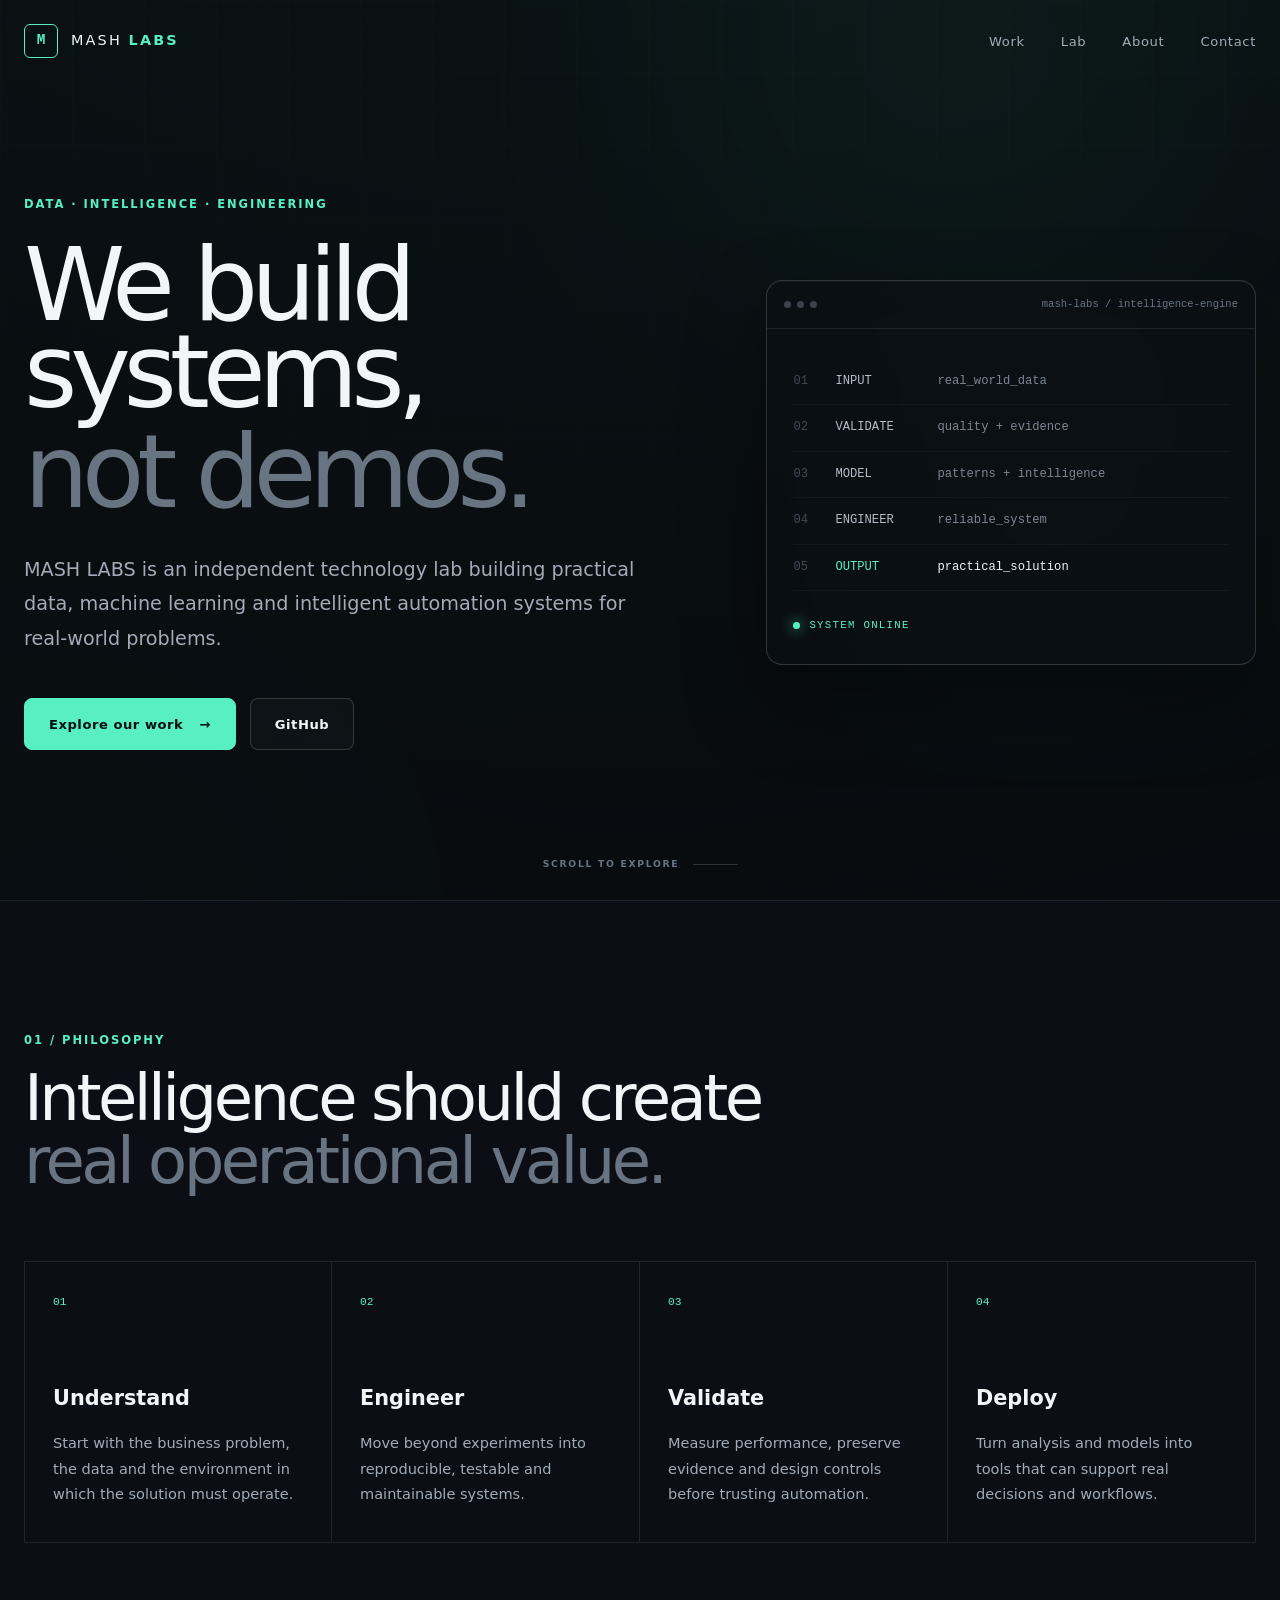
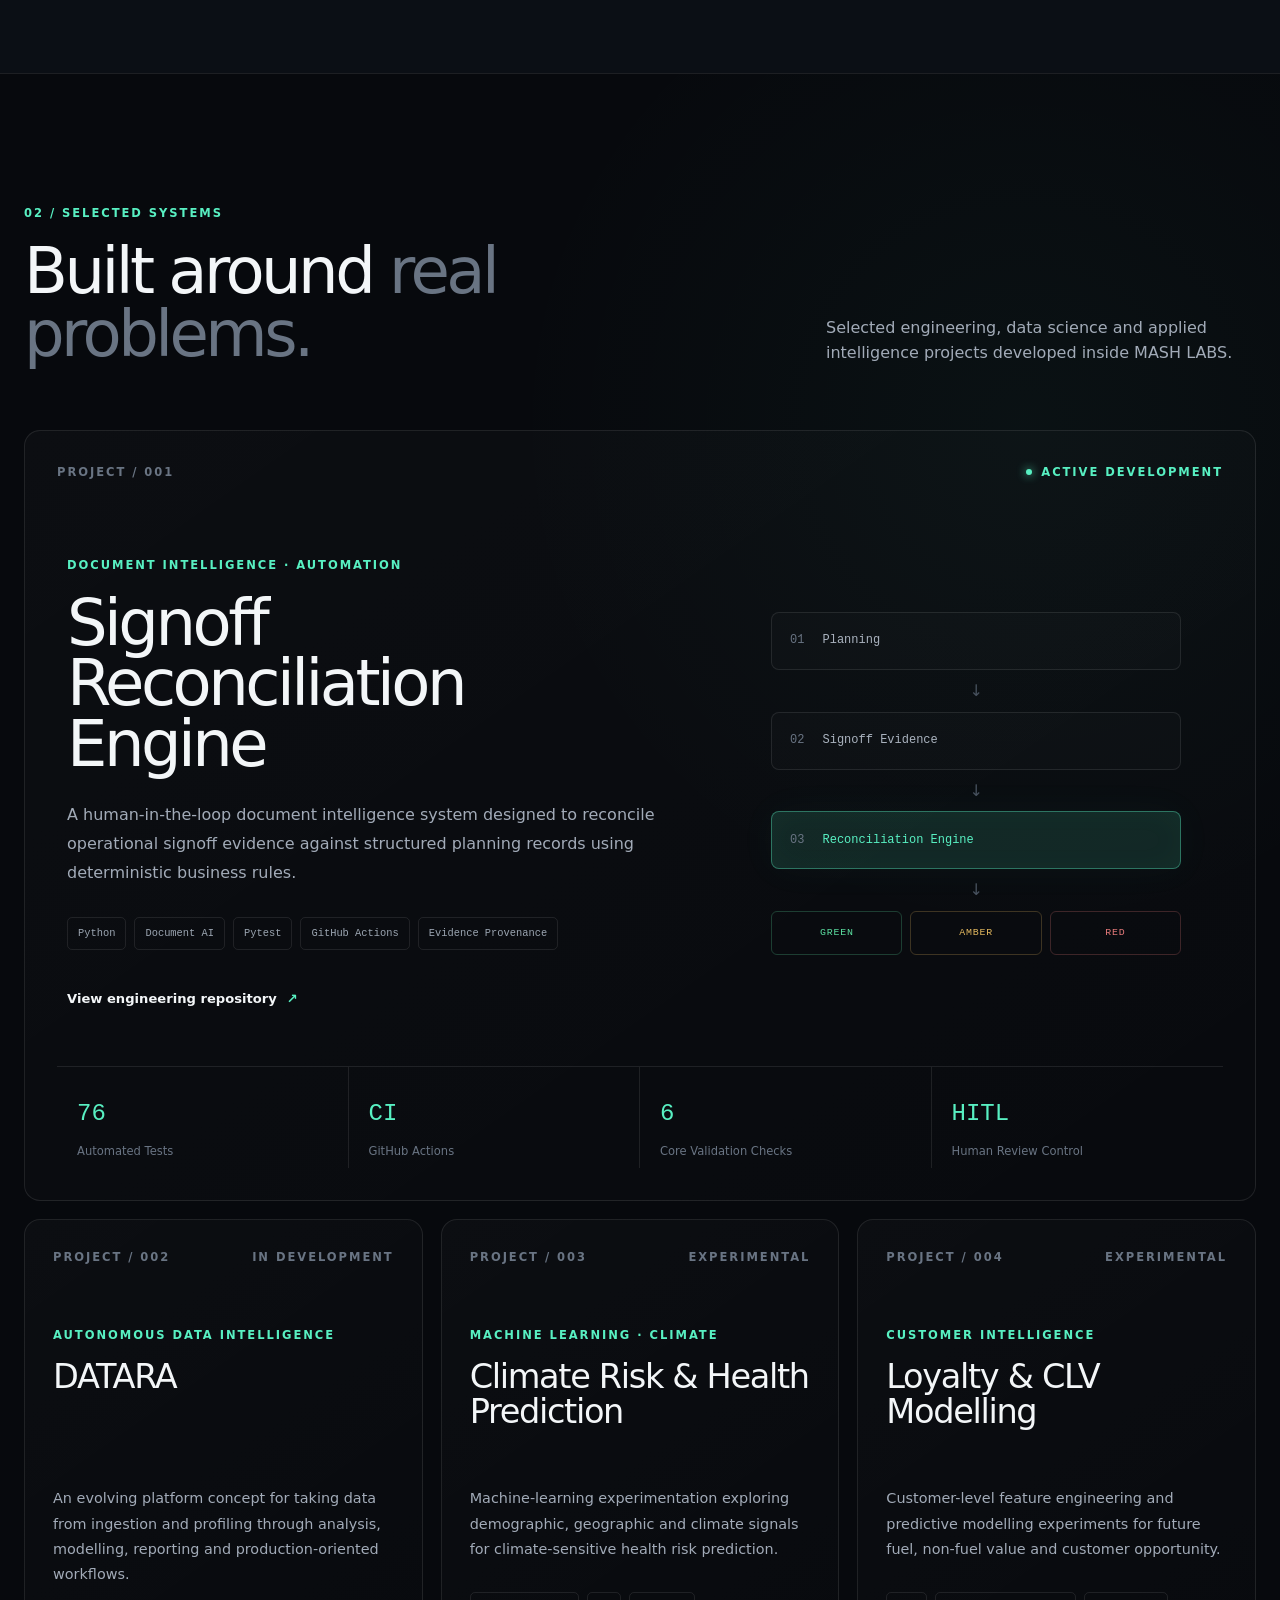
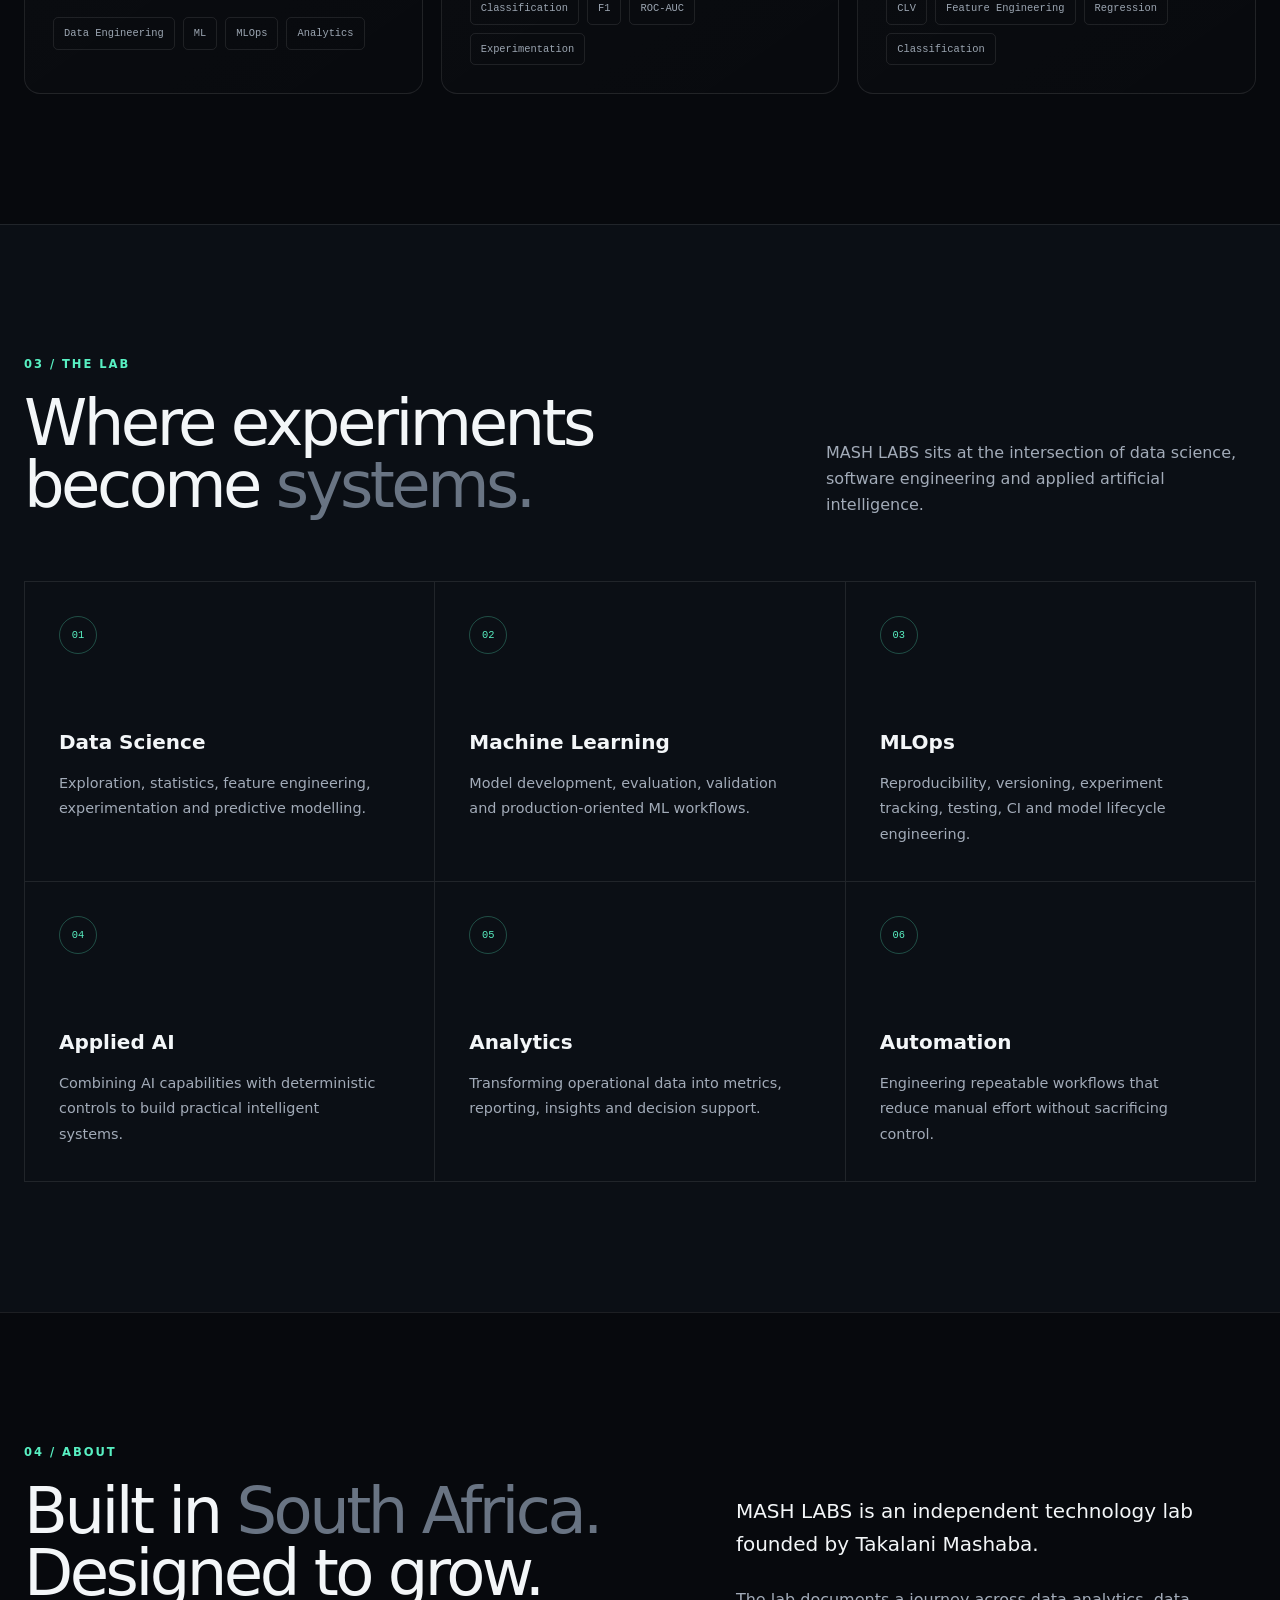
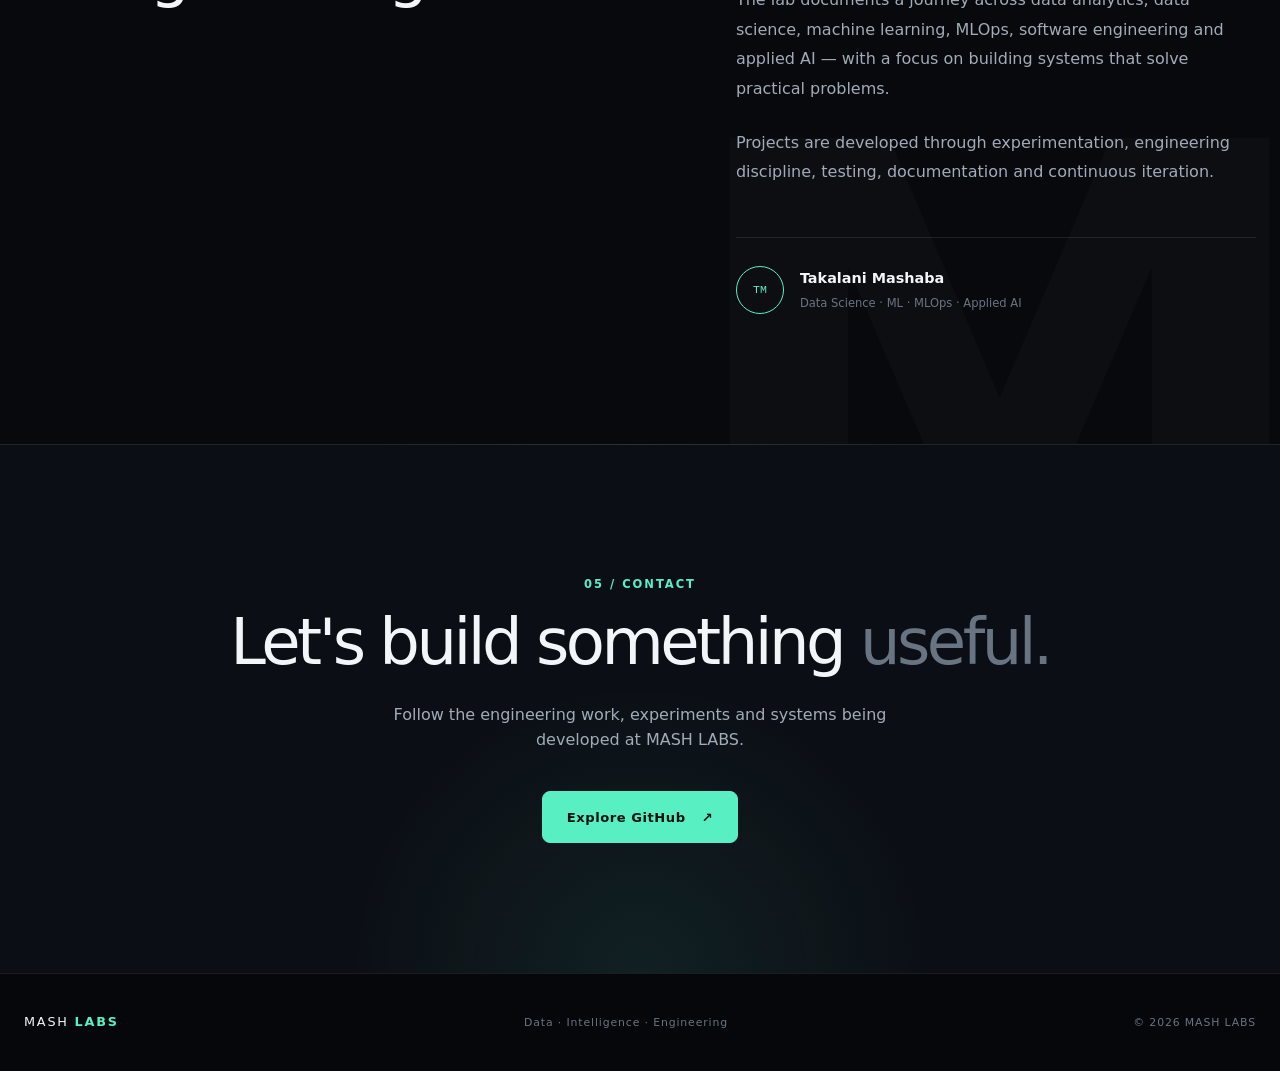
==== index.html @ 24e0cd66 "Launch MASH LABS website" ====
<!DOCTYPE html>
<html lang="en">
<head>
    <meta charset="UTF-8">
    <meta name="viewport" content="width=device-width, initial-scale=1.0">

    <meta
        name="description"
        content="MASH LABS builds intelligent systems across data science, machine learning, MLOps, applied AI and automation."
    >

    <title>MASH LABS | Data · Intelligence · Engineering</title>

    <link rel="stylesheet" href="assets/css/style.css">
</head>

<body>

    <!-- Navigation -->
    <header class="site-header">
        <nav class="navbar container">

            <a class="brand" href="#home" aria-label="MASH LABS home">
                <span class="brand-mark">M</span>

                <span class="brand-text">
                    MASH <strong>LABS</strong>
                </span>
            </a>

            <button
                class="menu-toggle"
                type="button"
                aria-label="Open navigation"
                aria-expanded="false"
            >
                <span></span>
                <span></span>
            </button>

            <div class="nav-links">
                <a href="#work">Work</a>
                <a href="#lab">Lab</a>
                <a href="#about">About</a>
                <a href="#contact">Contact</a>
            </div>

        </nav>
    </header>


    <main>

        <!-- Hero -->
        <section class="hero" id="home">

            <div class="hero-grid"></div>
            <div class="hero-glow hero-glow-one"></div>
            <div class="hero-glow hero-glow-two"></div>

            <div class="container hero-content">

                <div class="hero-copy">

                    <p class="eyebrow">
                        DATA · INTELLIGENCE · ENGINEERING
                    </p>

                    <h1>
                        We build systems,
                        <span>not demos.</span>
                    </h1>

                    <p class="hero-description">
                        MASH LABS is an independent technology lab building
                        practical data, machine learning and intelligent
                        automation systems for real-world problems.
                    </p>

                    <div class="hero-actions">
                        <a class="button button-primary" href="#work">
                            Explore our work
                            <span aria-hidden="true">→</span>
                        </a>

                        <a
                            class="button button-secondary"
                            href="https://github.com/takalani95"
                            target="_blank"
                            rel="noopener noreferrer"
                        >
                            GitHub
                        </a>
                    </div>

                </div>


                <div class="hero-system" aria-hidden="true">

                    <div class="system-window">

                        <div class="system-window-header">
                            <div class="window-dots">
                                <span></span>
                                <span></span>
                                <span></span>
                            </div>

                            <span>mash-labs / intelligence-engine</span>
                        </div>

                        <div class="system-window-body">

                            <div class="system-line">
                                <span class="line-number">01</span>
                                <span class="line-key">INPUT</span>
                                <span>real_world_data</span>
                            </div>

                            <div class="system-line">
                                <span class="line-number">02</span>
                                <span class="line-key">VALIDATE</span>
                                <span>quality + evidence</span>
                            </div>

                            <div class="system-line">
                                <span class="line-number">03</span>
                                <span class="line-key">MODEL</span>
                                <span>patterns + intelligence</span>
                            </div>

                            <div class="system-line">
                                <span class="line-number">04</span>
                                <span class="line-key">ENGINEER</span>
                                <span>reliable_system</span>
                            </div>

                            <div class="system-line active-line">
                                <span class="line-number">05</span>
                                <span class="line-key">OUTPUT</span>
                                <span>practical_solution</span>
                            </div>

                            <div class="system-status">
                                <span class="status-dot"></span>
                                SYSTEM ONLINE
                            </div>

                        </div>

                    </div>

                </div>

            </div>

            <a class="scroll-indicator" href="#work">
                <span>SCROLL TO EXPLORE</span>
                <span class="scroll-line"></span>
            </a>

        </section>


        <!-- Principles -->
        <section class="principles section">

            <div class="container">

                <div class="section-intro compact-intro">
                    <p class="section-label">01 / PHILOSOPHY</p>

                    <h2>
                        Intelligence should create
                        <span>real operational value.</span>
                    </h2>
                </div>

                <div class="principle-grid">

                    <article class="principle">
                        <span class="principle-number">01</span>
                        <h3>Understand</h3>
                        <p>
                            Start with the business problem, the data and the
                            environment in which the solution must operate.
                        </p>
                    </article>

                    <article class="principle">
                        <span class="principle-number">02</span>
                        <h3>Engineer</h3>
                        <p>
                            Move beyond experiments into reproducible,
                            testable and maintainable systems.
                        </p>
                    </article>

                    <article class="principle">
                        <span class="principle-number">03</span>
                        <h3>Validate</h3>
                        <p>
                            Measure performance, preserve evidence and design
                            controls before trusting automation.
                        </p>
                    </article>

                    <article class="principle">
                        <span class="principle-number">04</span>
                        <h3>Deploy</h3>
                        <p>
                            Turn analysis and models into tools that can
                            support real decisions and workflows.
                        </p>
                    </article>

                </div>

            </div>

        </section>


        <!-- Selected Work -->
        <section class="work section" id="work">

            <div class="container">

                <div class="section-intro">
                    <div>
                        <p class="section-label">02 / SELECTED SYSTEMS</p>

                        <h2>
                            Built around
                            <span>real problems.</span>
                        </h2>
                    </div>

                    <p class="section-description">
                        Selected engineering, data science and applied
                        intelligence projects developed inside MASH LABS.
                    </p>
                </div>


                <!-- Signoff Reconciliation -->
                <article class="project-card project-featured">

                    <div class="project-top">

                        <div class="project-index">
                            PROJECT / 001
                        </div>

                        <div class="project-state">
                            <span></span>
                            ACTIVE DEVELOPMENT
                        </div>

                    </div>


                    <div class="project-layout">

                        <div class="project-copy">

                            <p class="project-category">
                                DOCUMENT INTELLIGENCE · AUTOMATION
                            </p>

                            <h3>
                                Signoff
                                <br>
                                Reconciliation Engine
                            </h3>

                            <p>
                                A human-in-the-loop document intelligence
                                system designed to reconcile operational
                                signoff evidence against structured planning
                                records using deterministic business rules.
                            </p>

                            <div class="project-tags">
                                <span>Python</span>
                                <span>Document AI</span>
                                <span>Pytest</span>
                                <span>GitHub Actions</span>
                                <span>Evidence Provenance</span>
                            </div>

                            <a
                                class="text-link"
                                href="https://github.com/takalani95/signoff-reconciliation"
                                target="_blank"
                                rel="noopener noreferrer"
                            >
                                View engineering repository
                                <span>↗</span>
                            </a>

                        </div>


                        <div class="project-visual">

                            <div class="pipeline">

                                <div class="pipeline-node">
                                    <span>01</span>
                                    Planning
                                </div>

                                <div class="pipeline-arrow">↓</div>

                                <div class="pipeline-node">
                                    <span>02</span>
                                    Signoff Evidence
                                </div>

                                <div class="pipeline-arrow">↓</div>

                                <div class="pipeline-node pipeline-node-active">
                                    <span>03</span>
                                    Reconciliation Engine
                                </div>

                                <div class="pipeline-arrow">↓</div>

                                <div class="decision-row">
                                    <div class="decision decision-green">
                                        GREEN
                                    </div>

                                    <div class="decision decision-amber">
                                        AMBER
                                    </div>

                                    <div class="decision decision-red">
                                        RED
                                    </div>
                                </div>

                            </div>

                        </div>

                    </div>


                    <div class="project-metrics">

                        <div>
                            <strong>76</strong>
                            <span>Automated Tests</span>
                        </div>

                        <div>
                            <strong>CI</strong>
                            <span>GitHub Actions</span>
                        </div>

                        <div>
                            <strong>6</strong>
                            <span>Core Validation Checks</span>
                        </div>

                        <div>
                            <strong>HITL</strong>
                            <span>Human Review Control</span>
                        </div>

                    </div>

                </article>


                <div class="project-grid">

                    <!-- DATARA -->
                    <article class="project-card project-small">

                        <div class="project-top">
                            <div class="project-index">
                                PROJECT / 002
                            </div>

                            <div class="project-state project-state-muted">
                                IN DEVELOPMENT
                            </div>
                        </div>

                        <p class="project-category">
                            AUTONOMOUS DATA INTELLIGENCE
                        </p>

                        <h3>DATARA</h3>

                        <p>
                            An evolving platform concept for taking data from
                            ingestion and profiling through analysis,
                            modelling, reporting and production-oriented
                            workflows.
                        </p>

                        <div class="project-tags">
                            <span>Data Engineering</span>
                            <span>ML</span>
                            <span>MLOps</span>
                            <span>Analytics</span>
                        </div>

                    </article>


                    <!-- Climate Health -->
                    <article class="project-card project-small">

                        <div class="project-top">
                            <div class="project-index">
                                PROJECT / 003
                            </div>

                            <div class="project-state project-state-muted">
                                EXPERIMENTAL
                            </div>
                        </div>

                        <p class="project-category">
                            MACHINE LEARNING · CLIMATE
                        </p>

                        <h3>
                            Climate Risk &
                            Health Prediction
                        </h3>

                        <p>
                            Machine-learning experimentation exploring
                            demographic, geographic and climate signals for
                            climate-sensitive health risk prediction.
                        </p>

                        <div class="project-tags">
                            <span>Classification</span>
                            <span>F1</span>
                            <span>ROC-AUC</span>
                            <span>Experimentation</span>
                        </div>

                    </article>


                    <!-- Loyalty -->
                    <article class="project-card project-small">

                        <div class="project-top">
                            <div class="project-index">
                                PROJECT / 004
                            </div>

                            <div class="project-state project-state-muted">
                                EXPERIMENTAL
                            </div>
                        </div>

                        <p class="project-category">
                            CUSTOMER INTELLIGENCE
                        </p>

                        <h3>
                            Loyalty & CLV
                            Modelling
                        </h3>

                        <p>
                            Customer-level feature engineering and predictive
                            modelling experiments for future fuel,
                            non-fuel value and customer opportunity.
                        </p>

                        <div class="project-tags">
                            <span>CLV</span>
                            <span>Feature Engineering</span>
                            <span>Regression</span>
                            <span>Classification</span>
                        </div>

                    </article>

                </div>

            </div>

        </section>


        <!-- Lab -->
        <section class="lab section" id="lab">

            <div class="container">

                <div class="section-intro">

                    <div>
                        <p class="section-label">03 / THE LAB</p>

                        <h2>
                            Where experiments become
                            <span>systems.</span>
                        </h2>
                    </div>

                    <p class="section-description">
                        MASH LABS sits at the intersection of data science,
                        software engineering and applied artificial
                        intelligence.
                    </p>

                </div>


                <div class="capability-grid">

                    <article class="capability">
                        <span class="capability-icon">01</span>
                        <h3>Data Science</h3>
                        <p>
                            Exploration, statistics, feature engineering,
                            experimentation and predictive modelling.
                        </p>
                    </article>

                    <article class="capability">
                        <span class="capability-icon">02</span>
                        <h3>Machine Learning</h3>
                        <p>
                            Model development, evaluation, validation and
                            production-oriented ML workflows.
                        </p>
                    </article>

                    <article class="capability">
                        <span class="capability-icon">03</span>
                        <h3>MLOps</h3>
                        <p>
                            Reproducibility, versioning, experiment tracking,
                            testing, CI and model lifecycle engineering.
                        </p>
                    </article>

                    <article class="capability">
                        <span class="capability-icon">04</span>
                        <h3>Applied AI</h3>
                        <p>
                            Combining AI capabilities with deterministic
                            controls to build practical intelligent systems.
                        </p>
                    </article>

                    <article class="capability">
                        <span class="capability-icon">05</span>
                        <h3>Analytics</h3>
                        <p>
                            Transforming operational data into metrics,
                            reporting, insights and decision support.
                        </p>
                    </article>

                    <article class="capability">
                        <span class="capability-icon">06</span>
                        <h3>Automation</h3>
                        <p>
                            Engineering repeatable workflows that reduce
                            manual effort without sacrificing control.
                        </p>
                    </article>

                </div>

            </div>

        </section>


        <!-- About -->
        <section class="about section" id="about">

            <div class="container about-layout">

                <div>
                    <p class="section-label">04 / ABOUT</p>

                    <h2>
                        Built in
                        <span>South Africa.</span>
                        <br>
                        Designed to grow.
                    </h2>
                </div>


                <div class="about-copy">

                    <p class="about-lead">
                        MASH LABS is an independent technology lab founded by
                        Takalani Mashaba.
                    </p>

                    <p>
                        The lab documents a journey across data analytics,
                        data science, machine learning, MLOps, software
                        engineering and applied AI — with a focus on building
                        systems that solve practical problems.
                    </p>

                    <p>
                        Projects are developed through experimentation,
                        engineering discipline, testing, documentation and
                        continuous iteration.
                    </p>


                    <div class="founder">

                        <div class="founder-mark">TM</div>

                        <div>
                            <strong>Takalani Mashaba</strong>
                            <span>
                                Data Science · ML · MLOps · Applied AI
                            </span>
                        </div>

                    </div>

                </div>

            </div>

        </section>


        <!-- Contact -->
        <section class="contact section" id="contact">

            <div class="container contact-inner">

                <p class="section-label">05 / CONTACT</p>

                <h2>
                    Let's build something
                    <span>useful.</span>
                </h2>

                <p>
                    Follow the engineering work, experiments and systems
                    being developed at MASH LABS.
                </p>

                <div class="contact-actions">

                    <a
                        class="button button-primary"
                        href="https://github.com/takalani95"
                        target="_blank"
                        rel="noopener noreferrer"
                    >
                        Explore GitHub
                        <span>↗</span>
                    </a>

                </div>

            </div>

        </section>

    </main>


    <!-- Footer -->
    <footer class="site-footer">

        <div class="container footer-inner">

            <div class="footer-brand">
                MASH <strong>LABS</strong>
            </div>

            <p>
                Data · Intelligence · Engineering
            </p>

            <p class="copyright">
                © <span id="current-year"></span> MASH LABS
            </p>

        </div>

    </footer>


    <script src="assets/js/main.js"></script>

</body>
</html>
---- assets/css/style.css ----
/* =========================================================
   MASH LABS
   Data · Intelligence · Engineering
   ========================================================= */


/* ---------- Design Tokens ---------- */

:root {
    --bg: #07090d;
    --bg-soft: #0b0f15;
    --surface: #0e131b;
    --surface-light: #121923;

    --text: #f3f6f8;
    --text-soft: #a2abb8;
    --text-muted: #697483;

    --line: rgba(255, 255, 255, 0.09);
    --line-strong: rgba(255, 255, 255, 0.16);

    --accent: #58f0c2;
    --accent-soft: rgba(88, 240, 194, 0.12);
    --accent-glow: rgba(88, 240, 194, 0.22);

    --green: #5ce1a2;
    --amber: #e4b95f;
    --red: #e77b7b;

    --container: 1240px;

    --radius-small: 8px;
    --radius-medium: 16px;
    --radius-large: 24px;

    --transition: 220ms ease;
}


/* ---------- Reset ---------- */

* {
    box-sizing: border-box;
    margin: 0;
    padding: 0;
}

html {
    scroll-behavior: smooth;
}

body {
    min-height: 100vh;
    overflow-x: hidden;

    background:
        radial-gradient(
            circle at 50% -20%,
            rgba(88, 240, 194, 0.07),
            transparent 35%
        ),
        var(--bg);

    color: var(--text);

    font-family:
        Inter,
        ui-sans-serif,
        system-ui,
        -apple-system,
        BlinkMacSystemFont,
        "Segoe UI",
        sans-serif;

    line-height: 1.6;

    -webkit-font-smoothing: antialiased;
}

body.menu-open {
    overflow: hidden;
}

a {
    color: inherit;
    text-decoration: none;
}

button,
input,
textarea,
select {
    font: inherit;
}

button {
    color: inherit;
}

img {
    display: block;
    max-width: 100%;
}

::selection {
    background: var(--accent);
    color: #04110d;
}


/* ---------- Shared Layout ---------- */

.container {
    width: min(calc(100% - 48px), var(--container));
    margin-inline: auto;
}

.section {
    position: relative;
    padding: 130px 0;
    border-top: 1px solid var(--line);
}

.section-label,
.eyebrow,
.project-category,
.project-index,
.project-state {
    font-size: 0.72rem;
    font-weight: 700;
    letter-spacing: 0.17em;
    text-transform: uppercase;
}

.section-label,
.eyebrow,
.project-category {
    color: var(--accent);
}

.section-intro {
    display: flex;
    align-items: flex-end;
    justify-content: space-between;
    gap: 60px;

    margin-bottom: 64px;
}

.section-intro h2,
.about-layout h2,
.contact h2 {
    max-width: 780px;
    margin-top: 18px;

    font-size: clamp(2.5rem, 5vw, 5rem);
    font-weight: 500;
    line-height: 0.98;
    letter-spacing: -0.055em;
}

.section-intro h2 span,
.about-layout h2 span,
.contact h2 span {
    color: var(--text-muted);
}

.section-description {
    max-width: 430px;
    color: var(--text-soft);
    font-size: 1rem;
}

.compact-intro {
    display: block;
    max-width: 860px;
}


/* ---------- Navigation ---------- */

.site-header {
    position: fixed;
    z-index: 1000;
    top: 0;
    left: 0;

    width: 100%;

    border-bottom: 1px solid transparent;

    transition:
        background var(--transition),
        border-color var(--transition),
        backdrop-filter var(--transition);
}

.site-header.scrolled {
    border-color: var(--line);
    background: rgba(7, 9, 13, 0.82);

    backdrop-filter: blur(18px);
    -webkit-backdrop-filter: blur(18px);
}

.navbar {
    display: flex;
    align-items: center;
    justify-content: space-between;

    height: 82px;
}

.brand {
    position: relative;
    z-index: 1002;

    display: flex;
    align-items: center;
    gap: 13px;
}

.brand-mark {
    display: grid;
    place-items: center;

    width: 34px;
    height: 34px;

    border: 1px solid var(--accent);
    border-radius: 6px;

    color: var(--accent);

    font-family: "Courier New", monospace;
    font-size: 0.9rem;
    font-weight: 700;
}

.brand-text {
    font-size: 0.9rem;
    font-weight: 500;
    letter-spacing: 0.15em;
}

.brand-text strong {
    color: var(--accent);
    font-weight: 700;
}

.nav-links {
    display: flex;
    align-items: center;
    gap: 36px;
}

.nav-links a {
    position: relative;

    color: var(--text-soft);

    font-size: 0.82rem;
    font-weight: 500;
    letter-spacing: 0.05em;

    transition: color var(--transition);
}

.nav-links a::after {
    content: "";

    position: absolute;
    right: 0;
    bottom: -8px;
    left: 0;

    height: 1px;

    background: var(--accent);

    transform: scaleX(0);
    transform-origin: right;

    transition: transform var(--transition);
}

.nav-links a:hover {
    color: var(--text);
}

.nav-links a:hover::after {
    transform: scaleX(1);
    transform-origin: left;
}

.menu-toggle {
    position: relative;
    z-index: 1002;

    display: none;

    width: 42px;
    height: 42px;

    border: 1px solid var(--line);
    border-radius: var(--radius-small);

    background: transparent;

    cursor: pointer;
}

.menu-toggle span {
    position: absolute;
    left: 11px;

    width: 18px;
    height: 1px;

    background: var(--text);

    transition:
        transform var(--transition),
        top var(--transition);
}

.menu-toggle span:first-child {
    top: 16px;
}

.menu-toggle span:last-child {
    top: 24px;
}

.menu-toggle.active span:first-child {
    top: 20px;
    transform: rotate(45deg);
}

.menu-toggle.active span:last-child {
    top: 20px;
    transform: rotate(-45deg);
}


/* ---------- Hero ---------- */

.hero {
    position: relative;

    display: flex;
    align-items: center;

    min-height: 100vh;
    padding: 145px 0 100px;

    overflow: hidden;
}

.hero-grid {
    position: absolute;
    inset: 0;

    opacity: 0.32;

    background-image:
        linear-gradient(
            rgba(255, 255, 255, 0.035) 1px,
            transparent 1px
        ),
        linear-gradient(
            90deg,
            rgba(255, 255, 255, 0.035) 1px,
            transparent 1px
        );

    background-size: 72px 72px;

    mask-image:
        linear-gradient(
            to bottom,
            rgba(0, 0, 0, 0.9),
            transparent 90%
        );
}

.hero-glow {
    position: absolute;

    width: 520px;
    height: 520px;

    border-radius: 50%;

    background: var(--accent-glow);

    filter: blur(150px);

    pointer-events: none;
}

.hero-glow-one {
    top: -220px;
    right: 5%;

    opacity: 0.26;
}

.hero-glow-two {
    bottom: -300px;
    left: -200px;

    opacity: 0.12;
}

.hero-content {
    position: relative;
    z-index: 2;

    display: grid;
    grid-template-columns: minmax(0, 1.15fr) minmax(360px, 0.85fr);
    align-items: center;
    gap: 80px;
}

.eyebrow {
    margin-bottom: 28px;
}

.hero h1 {
    max-width: 820px;

    font-size: clamp(4rem, 8vw, 8.4rem);
    font-weight: 500;
    line-height: 0.85;
    letter-spacing: -0.07em;
}

.hero h1 span {
    display: block;

    margin-top: 0.12em;

    color: var(--text-muted);
}

.hero-description {
    max-width: 650px;
    margin-top: 38px;

    color: var(--text-soft);

    font-size: clamp(1rem, 1.5vw, 1.2rem);
    line-height: 1.8;
}

.hero-actions {
    display: flex;
    flex-wrap: wrap;
    gap: 14px;

    margin-top: 42px;
}

.button {
    display: inline-flex;
    align-items: center;
    justify-content: center;
    gap: 16px;

    min-height: 52px;
    padding: 0 24px;

    border: 1px solid var(--line-strong);
    border-radius: var(--radius-small);

    font-size: 0.82rem;
    font-weight: 650;
    letter-spacing: 0.04em;

    transition:
        transform var(--transition),
        border-color var(--transition),
        background var(--transition);
}

.button:hover {
    transform: translateY(-2px);
}

.button-primary {
    border-color: var(--accent);
    background: var(--accent);
    color: #04110d;
}

.button-primary:hover {
    background: #7af5d0;
}

.button-secondary {
    background: rgba(255, 255, 255, 0.025);
}

.button-secondary:hover {
    border-color: var(--accent);
    background: var(--accent-soft);
}


/* ---------- Hero System Window ---------- */

.hero-system {
    position: relative;
}

.hero-system::before {
    content: "";

    position: absolute;
    inset: 15% -5% -10% 20%;

    background: var(--accent-glow);

    filter: blur(80px);

    opacity: 0.12;
}

.system-window {
    position: relative;

    overflow: hidden;

    border: 1px solid var(--line-strong);
    border-radius: var(--radius-medium);

    background: rgba(11, 15, 21, 0.8);

    box-shadow:
        0 35px 80px rgba(0, 0, 0, 0.38),
        inset 0 1px 0 rgba(255, 255, 255, 0.04);

    backdrop-filter: blur(18px);
}

.system-window-header {
    display: flex;
    align-items: center;
    justify-content: space-between;

    min-height: 48px;
    padding: 0 17px;

    border-bottom: 1px solid var(--line);

    color: var(--text-muted);

    font-family: "Courier New", monospace;
    font-size: 0.66rem;
}

.window-dots {
    display: flex;
    gap: 6px;
}

.window-dots span {
    width: 7px;
    height: 7px;

    border-radius: 50%;

    background: #3b424d;
}

.system-window-body {
    padding: 30px 26px;
}

.system-line {
    display: grid;
    grid-template-columns: 30px 90px 1fr;
    gap: 12px;

    padding: 13px 0;

    border-bottom: 1px solid rgba(255, 255, 255, 0.045);

    color: #7d8794;

    font-family: "Courier New", monospace;
    font-size: 0.76rem;
}

.line-number {
    color: #414a56;
}

.line-key {
    color: #b4bec9;
}

.active-line {
    color: var(--text);
}

.active-line .line-key {
    color: var(--accent);
}

.system-status {
    display: flex;
    align-items: center;
    gap: 9px;

    margin-top: 26px;

    color: var(--accent);

    font-family: "Courier New", monospace;
    font-size: 0.67rem;
    letter-spacing: 0.12em;
}

.status-dot {
    width: 7px;
    height: 7px;

    border-radius: 50%;

    background: var(--accent);

    box-shadow: 0 0 14px var(--accent);
}

.scroll-indicator {
    position: absolute;
    z-index: 3;
    bottom: 28px;
    left: 50%;

    display: flex;
    align-items: center;
    gap: 14px;

    color: var(--text-muted);

    font-size: 0.58rem;
    font-weight: 700;
    letter-spacing: 0.18em;

    transform: translateX(-50%);
}

.scroll-line {
    position: relative;

    display: block;

    width: 44px;
    height: 1px;

    overflow: hidden;

    background: var(--line-strong);
}

.scroll-line::after {
    content: "";

    position: absolute;
    top: 0;
    left: -100%;

    width: 100%;
    height: 100%;

    background: var(--accent);

    animation: scan 2.2s infinite ease-in-out;
}

@keyframes scan {
    0% {
        left: -100%;
    }

    50%,
    100% {
        left: 100%;
    }
}


/* ---------- Principles ---------- */

.principles {
    background: var(--bg-soft);
}

.principle-grid {
    display: grid;
    grid-template-columns: repeat(4, 1fr);

    margin-top: 68px;

    border-top: 1px solid var(--line);
    border-bottom: 1px solid var(--line);
}

.principle {
    min-height: 280px;
    padding: 32px 28px;

    border-right: 1px solid var(--line);

    transition: background var(--transition);
}

.principle:first-child {
    border-left: 1px solid var(--line);
}

.principle:hover {
    background: rgba(255, 255, 255, 0.025);
}

.principle-number {
    display: block;

    margin-bottom: 70px;

    color: var(--accent);

    font-family: "Courier New", monospace;
    font-size: 0.7rem;
}

.principle h3 {
    margin-bottom: 15px;

    font-size: 1.3rem;
    font-weight: 550;
}

.principle p {
    color: var(--text-soft);

    font-size: 0.91rem;
    line-height: 1.75;
}


/* ---------- Work ---------- */

.work {
    background:
        radial-gradient(
            circle at 80% 20%,
            rgba(88, 240, 194, 0.035),
            transparent 30%
        ),
        var(--bg);
}

.project-card {
    border: 1px solid var(--line);
    border-radius: var(--radius-medium);

    background:
        linear-gradient(
            145deg,
            rgba(255, 255, 255, 0.025),
            rgba(255, 255, 255, 0.008)
        );

    transition:
        border-color var(--transition),
        transform var(--transition);
}

.project-card:hover {
    border-color: rgba(88, 240, 194, 0.25);
}

.project-featured {
    padding: 32px;
}

.project-top {
    display: flex;
    align-items: center;
    justify-content: space-between;
    gap: 20px;

    margin-bottom: 55px;
}

.project-index {
    color: var(--text-muted);
}

.project-state {
    display: flex;
    align-items: center;
    gap: 9px;

    color: var(--accent);
}

.project-state span {
    width: 6px;
    height: 6px;

    border-radius: 50%;

    background: var(--accent);

    box-shadow: 0 0 10px var(--accent);
}

.project-state-muted {
    color: var(--text-muted);
}

.project-layout {
    display: grid;
    grid-template-columns: minmax(0, 1fr) minmax(340px, 0.8fr);
    gap: 80px;

    padding: 20px 10px 55px;
}

.project-copy h3 {
    max-width: 680px;
    margin: 18px 0 26px;

    font-size: clamp(2.7rem, 5vw, 5.2rem);
    font-weight: 500;
    line-height: 0.95;
    letter-spacing: -0.055em;
}

.project-copy > p:not(.project-category) {
    max-width: 610px;

    color: var(--text-soft);

    font-size: 1rem;
    line-height: 1.8;
}

.project-tags {
    display: flex;
    flex-wrap: wrap;
    gap: 8px;

    margin-top: 30px;
}

.project-tags span {
    padding: 7px 10px;

    border: 1px solid var(--line);
    border-radius: 5px;

    color: #9ba5b1;

    font-family: "Courier New", monospace;
    font-size: 0.65rem;
}

.text-link {
    display: inline-flex;
    align-items: center;
    gap: 10px;

    margin-top: 38px;

    color: var(--text);

    font-size: 0.82rem;
    font-weight: 650;
}

.text-link span {
    color: var(--accent);

    transition: transform var(--transition);
}

.text-link:hover span {
    transform: translate(3px, -3px);
}


/* ---------- Pipeline ---------- */

.project-visual {
    display: flex;
    align-items: center;
    justify-content: center;
}

.pipeline {
    width: min(100%, 410px);
}

.pipeline-node {
    display: flex;
    align-items: center;
    gap: 18px;

    min-height: 58px;
    padding: 0 18px;

    border: 1px solid var(--line);
    border-radius: var(--radius-small);

    background: rgba(255, 255, 255, 0.015);

    color: #aab3bf;

    font-family: "Courier New", monospace;
    font-size: 0.75rem;
}

.pipeline-node span {
    color: var(--text-muted);
}

.pipeline-node-active {
    border-color: rgba(88, 240, 194, 0.38);
    background: var(--accent-soft);
    color: var(--accent);

    box-shadow:
        inset 0 0 30px rgba(88, 240, 194, 0.035),
        0 0 40px rgba(88, 240, 194, 0.04);
}

.pipeline-arrow {
    padding: 8px 0;

    color: #47515e;

    text-align: center;
}

.decision-row {
    display: grid;
    grid-template-columns: repeat(3, 1fr);
    gap: 8px;
}

.decision {
    display: grid;
    place-items: center;

    min-height: 44px;

    border: 1px solid var(--line);
    border-radius: 6px;

    font-family: "Courier New", monospace;
    font-size: 0.62rem;
    letter-spacing: 0.08em;
}

.decision-green {
    border-color: rgba(92, 225, 162, 0.24);
    color: var(--green);
}

.decision-amber {
    border-color: rgba(228, 185, 95, 0.24);
    color: var(--amber);
}

.decision-red {
    border-color: rgba(231, 123, 123, 0.24);
    color: var(--red);
}


/* ---------- Project Metrics ---------- */

.project-metrics {
    display: grid;
    grid-template-columns: repeat(4, 1fr);

    border-top: 1px solid var(--line);
}

.project-metrics > div {
    padding: 28px 20px 5px;

    border-right: 1px solid var(--line);
}

.project-metrics > div:last-child {
    border-right: 0;
}

.project-metrics strong {
    display: block;

    margin-bottom: 4px;

    color: var(--accent);

    font-family: "Courier New", monospace;
    font-size: 1.5rem;
    font-weight: 500;
}

.project-metrics span {
    color: var(--text-muted);

    font-size: 0.72rem;
}


/* ---------- Smaller Projects ---------- */

.project-grid {
    display: grid;
    grid-template-columns: repeat(3, 1fr);
    gap: 18px;

    margin-top: 18px;
}

.project-small {
    min-height: 440px;
    padding: 28px;

    transition:
        transform var(--transition),
        border-color var(--transition),
        background var(--transition);
}

.project-small:hover {
    transform: translateY(-4px);

    background:
        linear-gradient(
            145deg,
            rgba(88, 240, 194, 0.035),
            rgba(255, 255, 255, 0.01)
        );
}

.project-small .project-top {
    margin-bottom: 60px;
}

.project-small h3 {
    min-height: 104px;
    margin: 16px 0 22px;

    font-size: 2.1rem;
    font-weight: 500;
    line-height: 1.02;
    letter-spacing: -0.04em;
}

.project-small > p:not(.project-category) {
    color: var(--text-soft);

    font-size: 0.9rem;
    line-height: 1.75;
}


/* ---------- Lab ---------- */

.lab {
    background: var(--bg-soft);
}

.capability-grid {
    display: grid;
    grid-template-columns: repeat(3, 1fr);

    border-top: 1px solid var(--line);
    border-left: 1px solid var(--line);
}

.capability {
    min-height: 300px;
    padding: 34px;

    border-right: 1px solid var(--line);
    border-bottom: 1px solid var(--line);

    transition: background var(--transition);
}

.capability:hover {
    background: rgba(88, 240, 194, 0.025);
}

.capability-icon {
    display: grid;
    place-items: center;

    width: 38px;
    height: 38px;
    margin-bottom: 72px;

    border: 1px solid rgba(88, 240, 194, 0.28);
    border-radius: 50%;

    color: var(--accent);

    font-family: "Courier New", monospace;
    font-size: 0.65rem;
}

.capability h3 {
    margin-bottom: 13px;

    font-size: 1.25rem;
    font-weight: 550;
}

.capability p {
    max-width: 320px;

    color: var(--text-soft);

    font-size: 0.9rem;
    line-height: 1.75;
}


/* ---------- About ---------- */

.about {
    overflow: hidden;
}

.about::after {
    content: "M";

    position: absolute;
    right: -4vw;
    bottom: -22vw;

    color: rgba(255, 255, 255, 0.018);

    font-size: 52vw;
    font-weight: 700;
    line-height: 1;

    pointer-events: none;
}

.about-layout {
    position: relative;
    z-index: 2;

    display: grid;
    grid-template-columns: 1fr 0.85fr;
    gap: 100px;
}

.about-copy {
    padding-top: 52px;
}

.about-copy > p {
    max-width: 600px;
    margin-bottom: 24px;

    color: var(--text-soft);

    line-height: 1.85;
}

.about-copy .about-lead {
    color: var(--text);

    font-size: 1.25rem;
    line-height: 1.65;
}

.founder {
    display: flex;
    align-items: center;
    gap: 16px;

    margin-top: 50px;
    padding-top: 28px;

    border-top: 1px solid var(--line);
}

.founder-mark {
    display: grid;
    place-items: center;

    width: 48px;
    height: 48px;

    border: 1px solid var(--accent);
    border-radius: 50%;

    color: var(--accent);

    font-family: "Courier New", monospace;
    font-size: 0.72rem;
}

.founder strong,
.founder span {
    display: block;
}

.founder strong {
    margin-bottom: 3px;

    font-size: 0.9rem;
}

.founder span {
    color: var(--text-muted);

    font-size: 0.72rem;
}


/* ---------- Contact ---------- */

.contact {
    text-align: center;

    background:
        radial-gradient(
            circle at 50% 100%,
            rgba(88, 240, 194, 0.08),
            transparent 35%
        ),
        var(--bg-soft);
}

.contact-inner {
    display: flex;
    flex-direction: column;
    align-items: center;
}

.contact h2 {
    max-width: 900px;
}

.contact p:not(.section-label) {
    max-width: 550px;
    margin-top: 28px;

    color: var(--text-soft);
}

.contact-actions {
    margin-top: 38px;
}


/* ---------- Footer ---------- */

.site-footer {
    padding: 38px 0;

    border-top: 1px solid var(--line);

    background: #05070a;
}

.footer-inner {
    display: flex;
    align-items: center;
    justify-content: space-between;
    gap: 30px;
}

.footer-brand {
    font-size: 0.8rem;
    letter-spacing: 0.14em;
}

.footer-brand strong {
    color: var(--accent);
}

.footer-inner p {
    color: var(--text-muted);

    font-size: 0.68rem;
    letter-spacing: 0.08em;
}


/* ---------- Reveal Animation ---------- */

.reveal {
    opacity: 0;
    transform: translateY(26px);

    transition:
        opacity 700ms ease,
        transform 700ms ease;
}

.reveal.visible {
    opacity: 1;
    transform: translateY(0);
}


/* ---------- Responsive ---------- */

@media (max-width: 1080px) {

    .hero-content {
        grid-template-columns: 1fr;
        gap: 65px;
    }

    .hero-copy {
        max-width: 850px;
    }

    .hero-system {
        width: min(100%, 680px);
    }

    .principle-grid {
        grid-template-columns: repeat(2, 1fr);
    }

    .principle:nth-child(2) {
        border-right: 1px solid var(--line);
    }

    .project-layout {
        grid-template-columns: 1fr;
        gap: 60px;
    }

    .project-visual {
        justify-content: flex-start;
    }

    .project-grid {
        grid-template-columns: 1fr;
    }

    .project-small {
        min-height: auto;
    }

    .project-small h3 {
        min-height: auto;
    }

    .capability-grid {
        grid-template-columns: repeat(2, 1fr);
    }

    .about-layout {
        grid-template-columns: 1fr;
        gap: 35px;
    }

    .about-copy {
        padding-top: 0;
    }
}


@media (max-width: 760px) {

    .container {
        width: min(calc(100% - 32px), var(--container));
    }

    .section {
        padding: 92px 0;
    }

    .navbar {
        height: 72px;
    }

    .menu-toggle {
        display: block;
    }

    .nav-links {
        position: fixed;
        inset: 0;

        display: flex;
        flex-direction: column;
        align-items: flex-start;
        justify-content: center;
        gap: 26px;

        padding: 0 32px;

        background: rgba(7, 9, 13, 0.98);

        opacity: 0;
        visibility: hidden;

        transform: translateY(-10px);

        transition:
            opacity var(--transition),
            visibility var(--transition),
            transform var(--transition);
    }

    .nav-links.open {
        opacity: 1;
        visibility: visible;

        transform: translateY(0);
    }

    .nav-links a {
        font-size: 2rem;
        letter-spacing: -0.03em;
    }

    .hero {
        min-height: auto;
        padding: 145px 0 115px;
    }

    .hero h1 {
        font-size: clamp(3.5rem, 17vw, 6rem);
    }

    .hero-description {
        margin-top: 30px;
    }

    .hero-actions {
        align-items: stretch;
        flex-direction: column;
    }

    .button {
        width: 100%;
    }

    .system-window-body {
        padding: 22px 16px;
    }

    .system-line {
        grid-template-columns: 24px 75px 1fr;
        gap: 8px;

        font-size: 0.64rem;
    }

    .system-window-header > span {
        display: none;
    }

    .scroll-indicator {
        display: none;
    }

    .section-intro {
        align-items: flex-start;
        flex-direction: column;
        gap: 28px;

        margin-bottom: 46px;
    }

    .section-intro h2,
    .about-layout h2,
    .contact h2 {
        font-size: clamp(2.6rem, 12vw, 4rem);
    }

    .principle-grid {
        grid-template-columns: 1fr;
    }

    .principle,
    .principle:first-child {
        min-height: auto;

        border-right: 1px solid var(--line);
        border-left: 1px solid var(--line);
    }

    .principle-number {
        margin-bottom: 45px;
    }

    .project-featured {
        padding: 22px;
    }

    .project-top {
        align-items: flex-start;
        flex-direction: column;

        margin-bottom: 42px;
    }

    .project-layout {
        padding: 0 0 45px;
    }

    .project-copy h3 {
        font-size: clamp(2.5rem, 13vw, 4rem);
    }

    .project-metrics {
        grid-template-columns: repeat(2, 1fr);
    }

    .project-metrics > div {
        padding: 22px 12px;

        border-bottom: 1px solid var(--line);
    }

    .project-metrics > div:nth-child(2) {
        border-right: 0;
    }

    .project-metrics > div:nth-child(3),
    .project-metrics > div:nth-child(4) {
        border-bottom: 0;
    }

    .project-small {
        padding: 22px;
    }

    .capability-grid {
        grid-template-columns: 1fr;
    }

    .capability {
        min-height: 260px;
    }

    .capability-icon {
        margin-bottom: 52px;
    }

    .footer-inner {
        align-items: flex-start;
        flex-direction: column;
        gap: 12px;
    }
}


@media (max-width: 430px) {

    .hero h1 {
        font-size: 3.6rem;
    }

    .hero-content {
        gap: 50px;
    }

    .decision-row {
        grid-template-columns: 1fr;
    }

    .project-metrics {
        grid-template-columns: 1fr;
    }

    .project-metrics > div {
        border-right: 0;
        border-bottom: 1px solid var(--line);
    }

    .project-metrics > div:nth-child(3) {
        border-bottom: 1px solid var(--line);
    }
}


/* ---------- Accessibility ---------- */

@media (prefers-reduced-motion: reduce) {

    html {
        scroll-behavior: auto;
    }

    *,
    *::before,
    *::after {
        animation-duration: 0.01ms !important;
        animation-iteration-count: 1 !important;
        transition-duration: 0.01ms !important;
    }
}
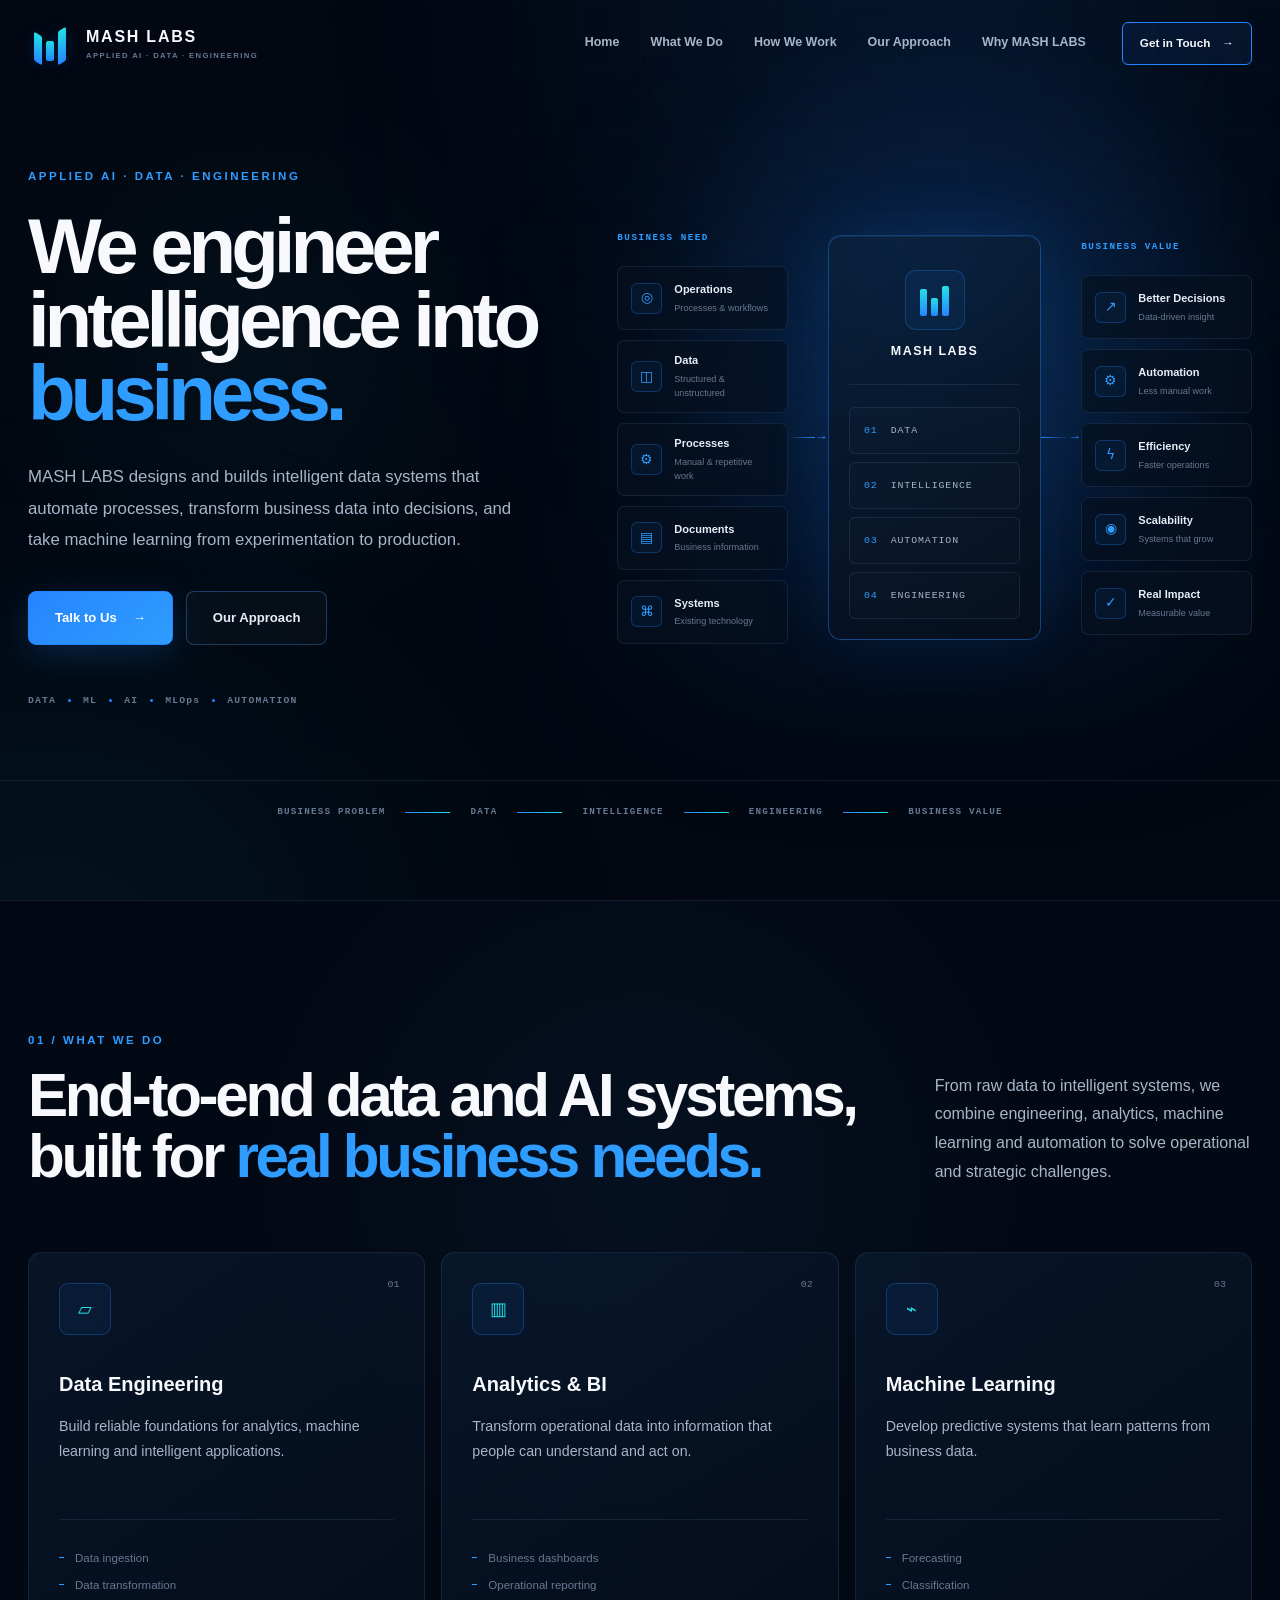
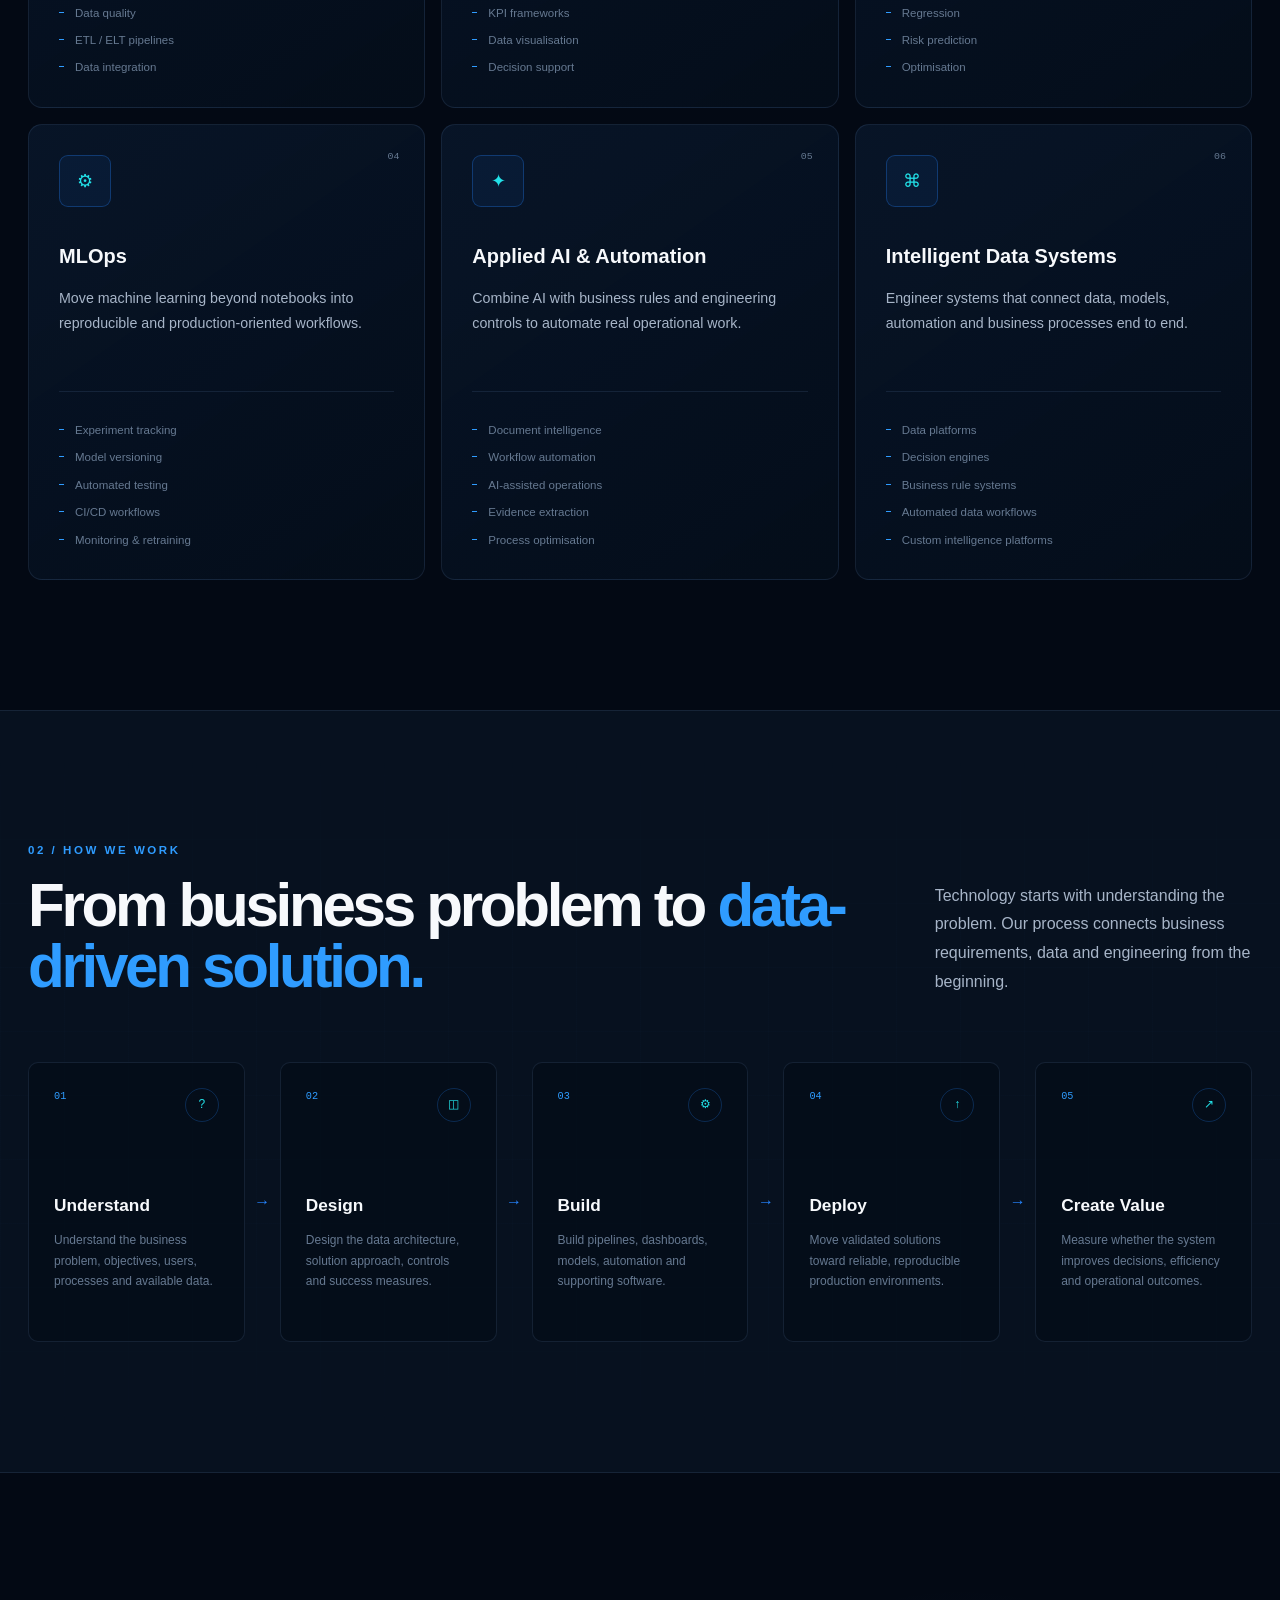
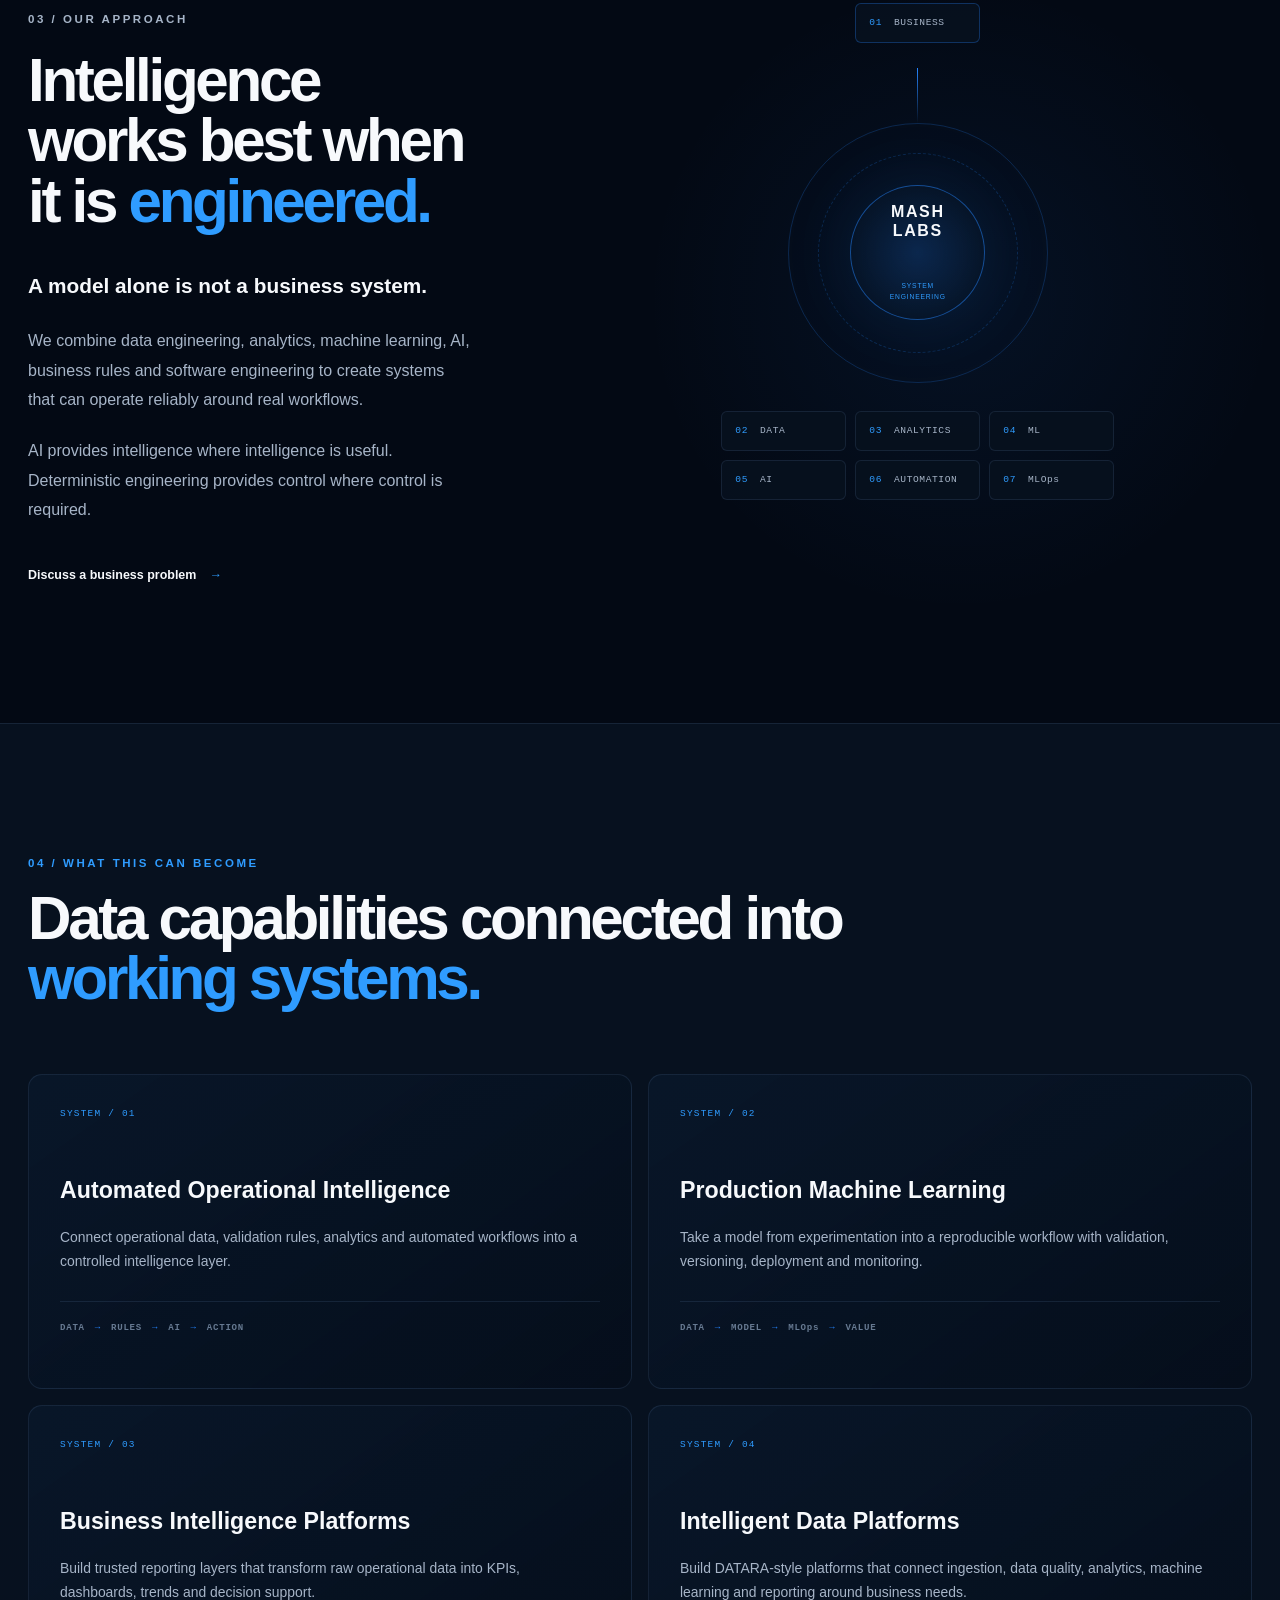
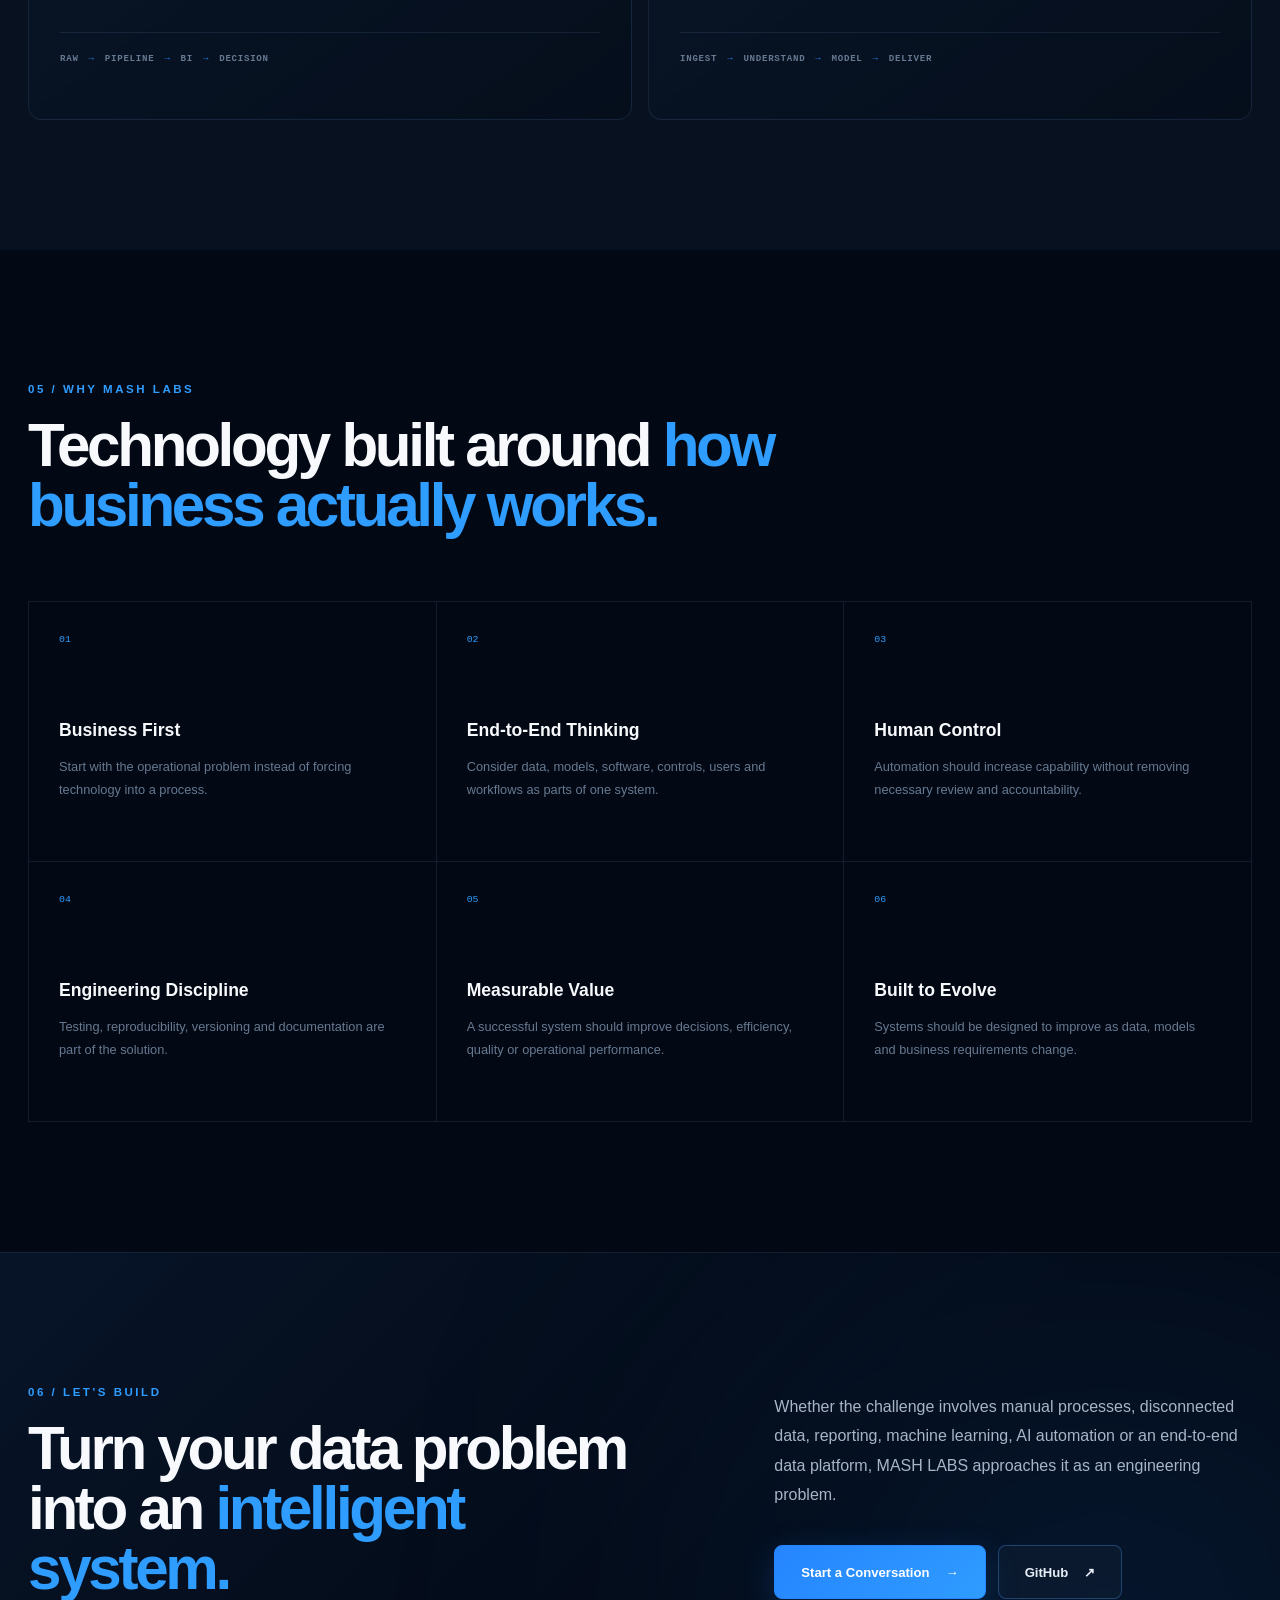
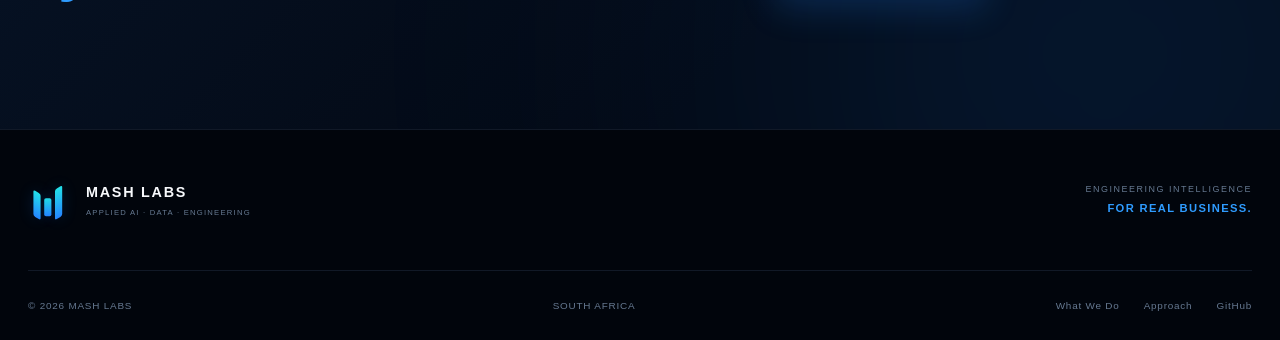
==== commit d23ee70f: "Redesign MASH LABS as applied AI and data engineering lab" ====
--- a/index.html
+++ b/index.html
@@ -1,32 +1,60 @@
 <!DOCTYPE html>
 <html lang="en">
+
 <head>
     <meta charset="UTF-8">
     <meta name="viewport" content="width=device-width, initial-scale=1.0">
 
     <meta
         name="description"
-        content="MASH LABS builds intelligent systems across data science, machine learning, MLOps, applied AI and automation."
+        content="MASH LABS is an Applied AI, Data and Engineering lab building intelligent systems, data platforms, machine learning solutions, MLOps pipelines, dashboards and business process automation."
     >
 
-    <title>MASH LABS | Data · Intelligence · Engineering</title>
+    <meta
+        name="keywords"
+        content="MASH LABS, Applied AI, Data Engineering, Machine Learning, MLOps, Data Analytics, Business Intelligence, Automation, South Africa"
+    >
+
+    <meta name="author" content="MASH LABS">
+
+    <meta property="og:title" content="MASH LABS | Applied AI · Data · Engineering">
+    <meta
+        property="og:description"
+        content="We design and build intelligent data systems that automate processes, transform business data into decisions and take machine learning into production."
+    >
+    <meta property="og:type" content="website">
+
+    <title>MASH LABS | Applied AI · Data · Engineering</title>
 
     <link rel="stylesheet" href="assets/css/style.css">
 </head>
 
+
 <body>
 
-    <!-- Navigation -->
+    <!-- =====================================================
+         NAVIGATION
+         ===================================================== -->
+
     <header class="site-header">
+
         <nav class="navbar container">
 
             <a class="brand" href="#home" aria-label="MASH LABS home">
-                <span class="brand-mark">M</span>
-
-                <span class="brand-text">
-                    MASH <strong>LABS</strong>
-                </span>
+
+                <div class="brand-symbol" aria-hidden="true">
+                    <span class="symbol-left"></span>
+                    <span class="symbol-middle"></span>
+                    <span class="symbol-right"></span>
+                </div>
+
+                <div class="brand-copy">
+                    <strong>MASH LABS</strong>
+                    <span>APPLIED AI · DATA · ENGINEERING</span>
+                </div>
+
             </a>
+
 
             <button
                 class="menu-toggle"
@@ -38,50 +66,1193 @@
                 <span></span>
             </button>
 
+
             <div class="nav-links">
-                <a href="#work">Work</a>
-                <a href="#lab">Lab</a>
-                <a href="#about">About</a>
-                <a href="#contact">Contact</a>
+
+                <a href="#home">Home</a>
+                <a href="#services">What We Do</a>
+                <a href="#process">How We Work</a>
+                <a href="#approach">Our Approach</a>
+                <a href="#why">Why MASH LABS</a>
+
             </div>
 
+
+            <a class="nav-cta" href="#contact">
+                Get in Touch
+                <span>→</span>
+            </a>
+
         </nav>
+
     </header>
 
 
     <main>
 
-        <!-- Hero -->
+        <!-- =====================================================
+             HERO
+             ===================================================== -->
+
         <section class="hero" id="home">
 
             <div class="hero-grid"></div>
             <div class="hero-glow hero-glow-one"></div>
             <div class="hero-glow hero-glow-two"></div>
 
-            <div class="container hero-content">
+
+            <div class="container hero-layout">
+
+
+                <!-- Hero copy -->
 
                 <div class="hero-copy">
 
                     <p class="eyebrow">
-                        DATA · INTELLIGENCE · ENGINEERING
+                        APPLIED AI · DATA · ENGINEERING
                     </p>
 
+
                     <h1>
-                        We build systems,
-                        <span>not demos.</span>
+                        We engineer
+                        <br>
+                        intelligence into
+                        <span>business.</span>
                     </h1>
 
+
                     <p class="hero-description">
-                        MASH LABS is an independent technology lab building
-                        practical data, machine learning and intelligent
-                        automation systems for real-world problems.
+
+                        MASH LABS designs and builds intelligent data systems
+                        that automate processes, transform business data into
+                        decisions, and take machine learning from
+                        experimentation to production.
+
                     </p>
 
+
                     <div class="hero-actions">
-                        <a class="button button-primary" href="#work">
-                            Explore our work
-                            <span aria-hidden="true">→</span>
+
+                        <a class="button button-primary" href="#contact">
+                            Talk to Us
+                            <span>→</span>
                         </a>
+
+                        <a class="button button-secondary" href="#approach">
+                            Our Approach
+                        </a>
+
+                    </div>
+
+
+                    <div class="hero-tech">
+
+                        <span>DATA</span>
+                        <i></i>
+                        <span>ML</span>
+                        <i></i>
+                        <span>AI</span>
+                        <i></i>
+                        <span>MLOps</span>
+                        <i></i>
+                        <span>AUTOMATION</span>
+
+                    </div>
+
+                </div>
+
+
+                <!-- Hero System Illustration -->
+
+                <div class="hero-system">
+
+                    <div class="system-map">
+
+
+                        <!-- Business Need -->
+
+                        <div class="system-column input-column">
+
+                            <div class="system-heading">
+                                BUSINESS NEED
+                            </div>
+
+
+                            <div class="input-item">
+                                <span class="system-icon">◎</span>
+
+                                <div>
+                                    <strong>Operations</strong>
+                                    <small>Processes & workflows</small>
+                                </div>
+                            </div>
+
+
+                            <div class="input-item">
+                                <span class="system-icon">◫</span>
+
+                                <div>
+                                    <strong>Data</strong>
+                                    <small>Structured & unstructured</small>
+                                </div>
+                            </div>
+
+
+                            <div class="input-item">
+                                <span class="system-icon">⚙</span>
+
+                                <div>
+                                    <strong>Processes</strong>
+                                    <small>Manual & repetitive work</small>
+                                </div>
+                            </div>
+
+
+                            <div class="input-item">
+                                <span class="system-icon">▤</span>
+
+                                <div>
+                                    <strong>Documents</strong>
+                                    <small>Business information</small>
+                                </div>
+                            </div>
+
+
+                            <div class="input-item">
+                                <span class="system-icon">⌘</span>
+
+                                <div>
+                                    <strong>Systems</strong>
+                                    <small>Existing technology</small>
+                                </div>
+                            </div>
+
+                        </div>
+
+
+                        <div class="system-connector connector-left">
+                            <span></span>
+                            <strong>→</strong>
+                        </div>
+
+
+                        <!-- MASH LABS Engine -->
+
+                        <div class="engine">
+
+                            <div class="engine-top">
+
+                                <div class="engine-logo">
+
+                                    <div class="engine-symbol">
+                                        <span></span>
+                                        <span></span>
+                                        <span></span>
+                                    </div>
+
+                                </div>
+
+                                <strong>MASH LABS</strong>
+
+                            </div>
+
+
+                            <div class="engine-layer">
+                                <span>01</span>
+                                DATA
+                            </div>
+
+                            <div class="engine-layer">
+                                <span>02</span>
+                                INTELLIGENCE
+                            </div>
+
+                            <div class="engine-layer">
+                                <span>03</span>
+                                AUTOMATION
+                            </div>
+
+                            <div class="engine-layer">
+                                <span>04</span>
+                                ENGINEERING
+                            </div>
+
+                        </div>
+
+
+                        <div class="system-connector connector-right">
+                            <span></span>
+                            <strong>→</strong>
+                        </div>
+
+
+                        <!-- Outputs -->
+
+                        <div class="system-column output-column">
+
+                            <div class="system-heading">
+                                BUSINESS VALUE
+                            </div>
+
+
+                            <div class="output-item">
+                                <span>↗</span>
+
+                                <div>
+                                    <strong>Better Decisions</strong>
+                                    <small>Data-driven insight</small>
+                                </div>
+                            </div>
+
+
+                            <div class="output-item">
+                                <span>⚙</span>
+
+                                <div>
+                                    <strong>Automation</strong>
+                                    <small>Less manual work</small>
+                                </div>
+                            </div>
+
+
+                            <div class="output-item">
+                                <span>ϟ</span>
+
+                                <div>
+                                    <strong>Efficiency</strong>
+                                    <small>Faster operations</small>
+                                </div>
+                            </div>
+
+
+                            <div class="output-item">
+                                <span>◉</span>
+
+                                <div>
+                                    <strong>Scalability</strong>
+                                    <small>Systems that grow</small>
+                                </div>
+                            </div>
+
+
+                            <div class="output-item">
+                                <span>✓</span>
+
+                                <div>
+                                    <strong>Real Impact</strong>
+                                    <small>Measurable value</small>
+                                </div>
+                            </div>
+
+                        </div>
+
+
+                    </div>
+
+                </div>
+
+            </div>
+
+
+            <div class="hero-bottom-line">
+
+                <div class="container">
+
+                    <span>
+                        BUSINESS PROBLEM
+                    </span>
+
+                    <i></i>
+
+                    <span>
+                        DATA
+                    </span>
+
+                    <i></i>
+
+                    <span>
+                        INTELLIGENCE
+                    </span>
+
+                    <i></i>
+
+                    <span>
+                        ENGINEERING
+                    </span>
+
+                    <i></i>
+
+                    <span>
+                        BUSINESS VALUE
+                    </span>
+
+                </div>
+
+            </div>
+
+        </section>
+
+
+        <!-- =====================================================
+             WHAT WE DO
+             ===================================================== -->
+
+        <section class="services section" id="services">
+
+            <div class="container">
+
+
+                <div class="section-heading">
+
+                    <div>
+
+                        <p class="section-label">
+                            01 / WHAT WE DO
+                        </p>
+
+                        <h2>
+                            End-to-end data and AI systems,
+                            built for
+                            <span>real business needs.</span>
+                        </h2>
+
+                    </div>
+
+
+                    <p class="section-description">
+
+                        From raw data to intelligent systems, we combine
+                        engineering, analytics, machine learning and automation
+                        to solve operational and strategic challenges.
+
+                    </p>
+
+                </div>
+
+
+                <div class="services-grid">
+
+
+                    <!-- Data Engineering -->
+
+                    <article class="service-card">
+
+                        <div class="service-number">01</div>
+
+                        <div class="service-icon">
+                            <span>▱</span>
+                        </div>
+
+                        <h3>Data Engineering</h3>
+
+                        <p>
+                            Build reliable foundations for analytics,
+                            machine learning and intelligent applications.
+                        </p>
+
+                        <ul>
+                            <li>Data ingestion</li>
+                            <li>Data transformation</li>
+                            <li>Data quality</li>
+                            <li>ETL / ELT pipelines</li>
+                            <li>Data integration</li>
+                        </ul>
+
+                    </article>
+
+
+                    <!-- Analytics -->
+
+                    <article class="service-card">
+
+                        <div class="service-number">02</div>
+
+                        <div class="service-icon">
+                            <span>▥</span>
+                        </div>
+
+                        <h3>Analytics & BI</h3>
+
+                        <p>
+                            Transform operational data into information
+                            that people can understand and act on.
+                        </p>
+
+                        <ul>
+                            <li>Business dashboards</li>
+                            <li>Operational reporting</li>
+                            <li>KPI frameworks</li>
+                            <li>Data visualisation</li>
+                            <li>Decision support</li>
+                        </ul>
+
+                    </article>
+
+
+                    <!-- Machine Learning -->
+
+                    <article class="service-card">
+
+                        <div class="service-number">03</div>
+
+                        <div class="service-icon">
+                            <span>⌁</span>
+                        </div>
+
+                        <h3>Machine Learning</h3>
+
+                        <p>
+                            Develop predictive systems that learn patterns
+                            from business data.
+                        </p>
+
+                        <ul>
+                            <li>Forecasting</li>
+                            <li>Classification</li>
+                            <li>Regression</li>
+                            <li>Risk prediction</li>
+                            <li>Optimisation</li>
+                        </ul>
+
+                    </article>
+
+
+                    <!-- MLOps -->
+
+                    <article class="service-card">
+
+                        <div class="service-number">04</div>
+
+                        <div class="service-icon">
+                            <span>⚙</span>
+                        </div>
+
+                        <h3>MLOps</h3>
+
+                        <p>
+                            Move machine learning beyond notebooks into
+                            reproducible and production-oriented workflows.
+                        </p>
+
+                        <ul>
+                            <li>Experiment tracking</li>
+                            <li>Model versioning</li>
+                            <li>Automated testing</li>
+                            <li>CI/CD workflows</li>
+                            <li>Monitoring & retraining</li>
+                        </ul>
+
+                    </article>
+
+
+                    <!-- AI Automation -->
+
+                    <article class="service-card">
+
+                        <div class="service-number">05</div>
+
+                        <div class="service-icon">
+                            <span>✦</span>
+                        </div>
+
+                        <h3>Applied AI & Automation</h3>
+
+                        <p>
+                            Combine AI with business rules and engineering
+                            controls to automate real operational work.
+                        </p>
+
+                        <ul>
+                            <li>Document intelligence</li>
+                            <li>Workflow automation</li>
+                            <li>AI-assisted operations</li>
+                            <li>Evidence extraction</li>
+                            <li>Process optimisation</li>
+                        </ul>
+
+                    </article>
+
+
+                    <!-- Intelligent Systems -->
+
+                    <article class="service-card">
+
+                        <div class="service-number">06</div>
+
+                        <div class="service-icon">
+                            <span>⌘</span>
+                        </div>
+
+                        <h3>Intelligent Data Systems</h3>
+
+                        <p>
+                            Engineer systems that connect data, models,
+                            automation and business processes end to end.
+                        </p>
+
+                        <ul>
+                            <li>Data platforms</li>
+                            <li>Decision engines</li>
+                            <li>Business rule systems</li>
+                            <li>Automated data workflows</li>
+                            <li>Custom intelligence platforms</li>
+                        </ul>
+
+                    </article>
+
+
+                </div>
+
+            </div>
+
+        </section>
+
+
+        <!-- =====================================================
+             HOW WE WORK
+             ===================================================== -->
+
+        <section class="process section" id="process">
+
+            <div class="process-grid-bg"></div>
+
+            <div class="container">
+
+
+                <div class="section-heading process-heading">
+
+                    <div>
+
+                        <p class="section-label">
+                            02 / HOW WE WORK
+                        </p>
+
+                        <h2>
+                            From business problem
+                            to <span>data-driven solution.</span>
+                        </h2>
+
+                    </div>
+
+
+                    <p class="section-description">
+
+                        Technology starts with understanding the problem.
+                        Our process connects business requirements,
+                        data and engineering from the beginning.
+
+                    </p>
+
+                </div>
+
+
+                <div class="process-flow">
+
+
+                    <article class="process-step">
+
+                        <div class="step-top">
+
+                            <span class="step-number">01</span>
+
+                            <div class="step-icon">
+                                ?
+                            </div>
+
+                        </div>
+
+                        <h3>Understand</h3>
+
+                        <p>
+                            Understand the business problem, objectives,
+                            users, processes and available data.
+                        </p>
+
+                    </article>
+
+
+                    <div class="process-arrow">→</div>
+
+
+                    <article class="process-step">
+
+                        <div class="step-top">
+
+                            <span class="step-number">02</span>
+
+                            <div class="step-icon">
+                                ◫
+                            </div>
+
+                        </div>
+
+                        <h3>Design</h3>
+
+                        <p>
+                            Design the data architecture, solution approach,
+                            controls and success measures.
+                        </p>
+
+                    </article>
+
+
+                    <div class="process-arrow">→</div>
+
+
+                    <article class="process-step">
+
+                        <div class="step-top">
+
+                            <span class="step-number">03</span>
+
+                            <div class="step-icon">
+                                ⚙
+                            </div>
+
+                        </div>
+
+                        <h3>Build</h3>
+
+                        <p>
+                            Build pipelines, dashboards, models,
+                            automation and supporting software.
+                        </p>
+
+                    </article>
+
+
+                    <div class="process-arrow">→</div>
+
+
+                    <article class="process-step">
+
+                        <div class="step-top">
+
+                            <span class="step-number">04</span>
+
+                            <div class="step-icon">
+                                ↑
+                            </div>
+
+                        </div>
+
+                        <h3>Deploy</h3>
+
+                        <p>
+                            Move validated solutions toward reliable,
+                            reproducible production environments.
+                        </p>
+
+                    </article>
+
+
+                    <div class="process-arrow">→</div>
+
+
+                    <article class="process-step">
+
+                        <div class="step-top">
+
+                            <span class="step-number">05</span>
+
+                            <div class="step-icon">
+                                ↗
+                            </div>
+
+                        </div>
+
+                        <h3>Create Value</h3>
+
+                        <p>
+                            Measure whether the system improves decisions,
+                            efficiency and operational outcomes.
+                        </p>
+
+                    </article>
+
+
+                </div>
+
+            </div>
+
+        </section>
+
+
+        <!-- =====================================================
+             APPROACH
+             ===================================================== -->
+
+        <section class="approach section" id="approach">
+
+            <div class="container approach-layout">
+
+
+                <div class="approach-copy">
+
+                    <p class="section-label">
+                        03 / OUR APPROACH
+                    </p>
+
+
+                    <h2>
+                        Intelligence works best
+                        when it is
+                        <span>engineered.</span>
+                    </h2>
+
+
+                    <p class="approach-lead">
+
+                        A model alone is not a business system.
+
+                    </p>
+
+
+                    <p>
+
+                        We combine data engineering, analytics, machine
+                        learning, AI, business rules and software engineering
+                        to create systems that can operate reliably around
+                        real workflows.
+
+                    </p>
+
+
+                    <p>
+
+                        AI provides intelligence where intelligence is useful.
+                        Deterministic engineering provides control where
+                        control is required.
+
+                    </p>
+
+
+                    <a class="text-link" href="#contact">
+                        Discuss a business problem
+                        <span>→</span>
+                    </a>
+
+                </div>
+
+
+                <div class="approach-system">
+
+
+                    <div class="approach-node node-business">
+                        <span>01</span>
+                        BUSINESS
+                    </div>
+
+
+                    <div class="approach-line"></div>
+
+
+                    <div class="approach-core">
+
+                        <div class="core-ring ring-one"></div>
+                        <div class="core-ring ring-two"></div>
+
+                        <div class="core-center">
+
+                            <strong>
+                                MASH
+                                <br>
+                                LABS
+                            </strong>
+
+                            <small>
+                                SYSTEM
+                                <br>
+                                ENGINEERING
+                            </small>
+
+                        </div>
+
+                    </div>
+
+
+                    <div class="approach-nodes">
+
+                        <div class="approach-node">
+                            <span>02</span>
+                            DATA
+                        </div>
+
+                        <div class="approach-node">
+                            <span>03</span>
+                            ANALYTICS
+                        </div>
+
+                        <div class="approach-node">
+                            <span>04</span>
+                            ML
+                        </div>
+
+                        <div class="approach-node">
+                            <span>05</span>
+                            AI
+                        </div>
+
+                        <div class="approach-node">
+                            <span>06</span>
+                            AUTOMATION
+                        </div>
+
+                        <div class="approach-node">
+                            <span>07</span>
+                            MLOps
+                        </div>
+
+                    </div>
+
+
+                </div>
+
+            </div>
+
+        </section>
+
+
+        <!-- =====================================================
+             SYSTEM EXAMPLES
+             ===================================================== -->
+
+        <section class="solutions section">
+
+            <div class="container">
+
+
+                <div class="section-heading">
+
+                    <div>
+
+                        <p class="section-label">
+                            04 / WHAT THIS CAN BECOME
+                        </p>
+
+                        <h2>
+                            Data capabilities connected
+                            into <span>working systems.</span>
+                        </h2>
+
+                    </div>
+
+                </div>
+
+
+                <div class="solution-grid">
+
+
+                    <article class="solution-card">
+
+                        <span class="solution-index">
+                            SYSTEM / 01
+                        </span>
+
+                        <h3>
+                            Automated Operational Intelligence
+                        </h3>
+
+                        <p>
+
+                            Connect operational data, validation rules,
+                            analytics and automated workflows into a
+                            controlled intelligence layer.
+
+                        </p>
+
+
+                        <div class="mini-flow">
+
+                            <span>DATA</span>
+                            <i>→</i>
+                            <span>RULES</span>
+                            <i>→</i>
+                            <span>AI</span>
+                            <i>→</i>
+                            <span>ACTION</span>
+
+                        </div>
+
+                    </article>
+
+
+                    <article class="solution-card">
+
+                        <span class="solution-index">
+                            SYSTEM / 02
+                        </span>
+
+                        <h3>
+                            Production Machine Learning
+                        </h3>
+
+                        <p>
+
+                            Take a model from experimentation into a
+                            reproducible workflow with validation,
+                            versioning, deployment and monitoring.
+
+                        </p>
+
+
+                        <div class="mini-flow">
+
+                            <span>DATA</span>
+                            <i>→</i>
+                            <span>MODEL</span>
+                            <i>→</i>
+                            <span>MLOps</span>
+                            <i>→</i>
+                            <span>VALUE</span>
+
+                        </div>
+
+                    </article>
+
+
+                    <article class="solution-card">
+
+                        <span class="solution-index">
+                            SYSTEM / 03
+                        </span>
+
+                        <h3>
+                            Business Intelligence Platforms
+                        </h3>
+
+                        <p>
+
+                            Build trusted reporting layers that transform
+                            raw operational data into KPIs, dashboards,
+                            trends and decision support.
+
+                        </p>
+
+
+                        <div class="mini-flow">
+
+                            <span>RAW</span>
+                            <i>→</i>
+                            <span>PIPELINE</span>
+                            <i>→</i>
+                            <span>BI</span>
+                            <i>→</i>
+                            <span>DECISION</span>
+
+                        </div>
+
+                    </article>
+
+
+                    <article class="solution-card">
+
+                        <span class="solution-index">
+                            SYSTEM / 04
+                        </span>
+
+                        <h3>
+                            Intelligent Data Platforms
+                        </h3>
+
+                        <p>
+
+                            Build DATARA-style platforms that connect
+                            ingestion, data quality, analytics, machine
+                            learning and reporting around business needs.
+
+                        </p>
+
+
+                        <div class="mini-flow">
+
+                            <span>INGEST</span>
+                            <i>→</i>
+                            <span>UNDERSTAND</span>
+                            <i>→</i>
+                            <span>MODEL</span>
+                            <i>→</i>
+                            <span>DELIVER</span>
+
+                        </div>
+
+                    </article>
+
+
+                </div>
+
+            </div>
+
+        </section>
+
+
+        <!-- =====================================================
+             WHY MASH LABS
+             ===================================================== -->
+
+        <section class="why section" id="why">
+
+            <div class="container">
+
+
+                <div class="why-heading">
+
+                    <p class="section-label">
+                        05 / WHY MASH LABS
+                    </p>
+
+                    <h2>
+                        Technology built around
+                        <span>how business actually works.</span>
+                    </h2>
+
+                </div>
+
+
+                <div class="why-grid">
+
+
+                    <article class="why-card">
+
+                        <span>01</span>
+
+                        <h3>Business First</h3>
+
+                        <p>
+                            Start with the operational problem instead of
+                            forcing technology into a process.
+                        </p>
+
+                    </article>
+
+
+                    <article class="why-card">
+
+                        <span>02</span>
+
+                        <h3>End-to-End Thinking</h3>
+
+                        <p>
+                            Consider data, models, software, controls,
+                            users and workflows as parts of one system.
+                        </p>
+
+                    </article>
+
+
+                    <article class="why-card">
+
+                        <span>03</span>
+
+                        <h3>Human Control</h3>
+
+                        <p>
+                            Automation should increase capability without
+                            removing necessary review and accountability.
+                        </p>
+
+                    </article>
+
+
+                    <article class="why-card">
+
+                        <span>04</span>
+
+                        <h3>Engineering Discipline</h3>
+
+                        <p>
+                            Testing, reproducibility, versioning and
+                            documentation are part of the solution.
+                        </p>
+
+                    </article>
+
+
+                    <article class="why-card">
+
+                        <span>05</span>
+
+                        <h3>Measurable Value</h3>
+
+                        <p>
+                            A successful system should improve decisions,
+                            efficiency, quality or operational performance.
+                        </p>
+
+                    </article>
+
+
+                    <article class="why-card">
+
+                        <span>06</span>
+
+                        <h3>Built to Evolve</h3>
+
+                        <p>
+                            Systems should be designed to improve as data,
+                            models and business requirements change.
+                        </p>
+
+                    </article>
+
+
+                </div>
+
+            </div>
+
+        </section>
+
+
+        <!-- =====================================================
+             FINAL CTA
+             ===================================================== -->
+
+        <section class="contact section" id="contact">
+
+            <div class="contact-glow"></div>
+
+
+            <div class="container contact-layout">
+
+
+                <div>
+
+                    <p class="section-label">
+                        06 / LET'S BUILD
+                    </p>
+
+
+                    <h2>
+                        Turn your data problem
+                        into an
+                        <span>intelligent system.</span>
+                    </h2>
+
+                </div>
+
+
+                <div class="contact-copy">
+
+                    <p>
+
+                        Whether the challenge involves manual processes,
+                        disconnected data, reporting, machine learning,
+                        AI automation or an end-to-end data platform,
+                        MASH LABS approaches it as an engineering problem.
+
+                    </p>
+
+
+                    <div class="contact-actions">
+
+                        <a
+                            class="button button-primary"
+                            href="mailto:YOUR_EMAIL_HERE"
+                        >
+                            Start a Conversation
+                            <span>→</span>
+                        </a>
+
 
                         <a
                             class="button button-secondary"
@@ -90,613 +1261,96 @@
                             rel="noopener noreferrer"
                         >
                             GitHub
+                            <span>↗</span>
                         </a>
+
                     </div>
 
                 </div>
 
 
-                <div class="hero-system" aria-hidden="true">
-
-                    <div class="system-window">
-
-                        <div class="system-window-header">
-                            <div class="window-dots">
-                                <span></span>
-                                <span></span>
-                                <span></span>
-                            </div>
-
-                            <span>mash-labs / intelligence-engine</span>
-                        </div>
-
-                        <div class="system-window-body">
-
-                            <div class="system-line">
-                                <span class="line-number">01</span>
-                                <span class="line-key">INPUT</span>
-                                <span>real_world_data</span>
-                            </div>
-
-                            <div class="system-line">
-                                <span class="line-number">02</span>
-                                <span class="line-key">VALIDATE</span>
-                                <span>quality + evidence</span>
-                            </div>
-
-                            <div class="system-line">
-                                <span class="line-number">03</span>
-                                <span class="line-key">MODEL</span>
-                                <span>patterns + intelligence</span>
-                            </div>
-
-                            <div class="system-line">
-                                <span class="line-number">04</span>
-                                <span class="line-key">ENGINEER</span>
-                                <span>reliable_system</span>
-                            </div>
-
-                            <div class="system-line active-line">
-                                <span class="line-number">05</span>
-                                <span class="line-key">OUTPUT</span>
-                                <span>practical_solution</span>
-                            </div>
-
-                            <div class="system-status">
-                                <span class="status-dot"></span>
-                                SYSTEM ONLINE
-                            </div>
-
-                        </div>
-
-                    </div>
-
-                </div>
-
             </div>
 
-            <a class="scroll-indicator" href="#work">
-                <span>SCROLL TO EXPLORE</span>
-                <span class="scroll-line"></span>
-            </a>
-
         </section>
 
-
-        <!-- Principles -->
-        <section class="principles section">
-
-            <div class="container">
-
-                <div class="section-intro compact-intro">
-                    <p class="section-label">01 / PHILOSOPHY</p>
-
-                    <h2>
-                        Intelligence should create
-                        <span>real operational value.</span>
-                    </h2>
-                </div>
-
-                <div class="principle-grid">
-
-                    <article class="principle">
-                        <span class="principle-number">01</span>
-                        <h3>Understand</h3>
-                        <p>
-                            Start with the business problem, the data and the
-                            environment in which the solution must operate.
-                        </p>
-                    </article>
-
-                    <article class="principle">
-                        <span class="principle-number">02</span>
-                        <h3>Engineer</h3>
-                        <p>
-                            Move beyond experiments into reproducible,
-                            testable and maintainable systems.
-                        </p>
-                    </article>
-
-                    <article class="principle">
-                        <span class="principle-number">03</span>
-                        <h3>Validate</h3>
-                        <p>
-                            Measure performance, preserve evidence and design
-                            controls before trusting automation.
-                        </p>
-                    </article>
-
-                    <article class="principle">
-                        <span class="principle-number">04</span>
-                        <h3>Deploy</h3>
-                        <p>
-                            Turn analysis and models into tools that can
-                            support real decisions and workflows.
-                        </p>
-                    </article>
+    </main>
+
+
+    <!-- =====================================================
+         FOOTER
+         ===================================================== -->
+
+    <footer class="site-footer">
+
+        <div class="container footer-top">
+
+
+            <div class="footer-brand">
+
+                <div class="brand-symbol footer-symbol" aria-hidden="true">
+                    <span class="symbol-left"></span>
+                    <span class="symbol-middle"></span>
+                    <span class="symbol-right"></span>
+                </div>
+
+
+                <div>
+
+                    <strong>MASH LABS</strong>
+
+                    <span>
+                        APPLIED AI · DATA · ENGINEERING
+                    </span>
 
                 </div>
 
             </div>
 
-        </section>
-
-
-        <!-- Selected Work -->
-        <section class="work section" id="work">
-
-            <div class="container">
-
-                <div class="section-intro">
-                    <div>
-                        <p class="section-label">02 / SELECTED SYSTEMS</p>
-
-                        <h2>
-                            Built around
-                            <span>real problems.</span>
-                        </h2>
-                    </div>
-
-                    <p class="section-description">
-                        Selected engineering, data science and applied
-                        intelligence projects developed inside MASH LABS.
-                    </p>
-                </div>
-
-
-                <!-- Signoff Reconciliation -->
-                <article class="project-card project-featured">
-
-                    <div class="project-top">
-
-                        <div class="project-index">
-                            PROJECT / 001
-                        </div>
-
-                        <div class="project-state">
-                            <span></span>
-                            ACTIVE DEVELOPMENT
-                        </div>
-
-                    </div>
-
-
-                    <div class="project-layout">
-
-                        <div class="project-copy">
-
-                            <p class="project-category">
-                                DOCUMENT INTELLIGENCE · AUTOMATION
-                            </p>
-
-                            <h3>
-                                Signoff
-                                <br>
-                                Reconciliation Engine
-                            </h3>
-
-                            <p>
-                                A human-in-the-loop document intelligence
-                                system designed to reconcile operational
-                                signoff evidence against structured planning
-                                records using deterministic business rules.
-                            </p>
-
-                            <div class="project-tags">
-                                <span>Python</span>
-                                <span>Document AI</span>
-                                <span>Pytest</span>
-                                <span>GitHub Actions</span>
-                                <span>Evidence Provenance</span>
-                            </div>
-
-                            <a
-                                class="text-link"
-                                href="https://github.com/takalani95/signoff-reconciliation"
-                                target="_blank"
-                                rel="noopener noreferrer"
-                            >
-                                View engineering repository
-                                <span>↗</span>
-                            </a>
-
-                        </div>
-
-
-                        <div class="project-visual">
-
-                            <div class="pipeline">
-
-                                <div class="pipeline-node">
-                                    <span>01</span>
-                                    Planning
-                                </div>
-
-                                <div class="pipeline-arrow">↓</div>
-
-                                <div class="pipeline-node">
-                                    <span>02</span>
-                                    Signoff Evidence
-                                </div>
-
-                                <div class="pipeline-arrow">↓</div>
-
-                                <div class="pipeline-node pipeline-node-active">
-                                    <span>03</span>
-                                    Reconciliation Engine
-                                </div>
-
-                                <div class="pipeline-arrow">↓</div>
-
-                                <div class="decision-row">
-                                    <div class="decision decision-green">
-                                        GREEN
-                                    </div>
-
-                                    <div class="decision decision-amber">
-                                        AMBER
-                                    </div>
-
-                                    <div class="decision decision-red">
-                                        RED
-                                    </div>
-                                </div>
-
-                            </div>
-
-                        </div>
-
-                    </div>
-
-
-                    <div class="project-metrics">
-
-                        <div>
-                            <strong>76</strong>
-                            <span>Automated Tests</span>
-                        </div>
-
-                        <div>
-                            <strong>CI</strong>
-                            <span>GitHub Actions</span>
-                        </div>
-
-                        <div>
-                            <strong>6</strong>
-                            <span>Core Validation Checks</span>
-                        </div>
-
-                        <div>
-                            <strong>HITL</strong>
-                            <span>Human Review Control</span>
-                        </div>
-
-                    </div>
-
-                </article>
-
-
-                <div class="project-grid">
-
-                    <!-- DATARA -->
-                    <article class="project-card project-small">
-
-                        <div class="project-top">
-                            <div class="project-index">
-                                PROJECT / 002
-                            </div>
-
-                            <div class="project-state project-state-muted">
-                                IN DEVELOPMENT
-                            </div>
-                        </div>
-
-                        <p class="project-category">
-                            AUTONOMOUS DATA INTELLIGENCE
-                        </p>
-
-                        <h3>DATARA</h3>
-
-                        <p>
-                            An evolving platform concept for taking data from
-                            ingestion and profiling through analysis,
-                            modelling, reporting and production-oriented
-                            workflows.
-                        </p>
-
-                        <div class="project-tags">
-                            <span>Data Engineering</span>
-                            <span>ML</span>
-                            <span>MLOps</span>
-                            <span>Analytics</span>
-                        </div>
-
-                    </article>
-
-
-                    <!-- Climate Health -->
-                    <article class="project-card project-small">
-
-                        <div class="project-top">
-                            <div class="project-index">
-                                PROJECT / 003
-                            </div>
-
-                            <div class="project-state project-state-muted">
-                                EXPERIMENTAL
-                            </div>
-                        </div>
-
-                        <p class="project-category">
-                            MACHINE LEARNING · CLIMATE
-                        </p>
-
-                        <h3>
-                            Climate Risk &
-                            Health Prediction
-                        </h3>
-
-                        <p>
-                            Machine-learning experimentation exploring
-                            demographic, geographic and climate signals for
-                            climate-sensitive health risk prediction.
-                        </p>
-
-                        <div class="project-tags">
-                            <span>Classification</span>
-                            <span>F1</span>
-                            <span>ROC-AUC</span>
-                            <span>Experimentation</span>
-                        </div>
-
-                    </article>
-
-
-                    <!-- Loyalty -->
-                    <article class="project-card project-small">
-
-                        <div class="project-top">
-                            <div class="project-index">
-                                PROJECT / 004
-                            </div>
-
-                            <div class="project-state project-state-muted">
-                                EXPERIMENTAL
-                            </div>
-                        </div>
-
-                        <p class="project-category">
-                            CUSTOMER INTELLIGENCE
-                        </p>
-
-                        <h3>
-                            Loyalty & CLV
-                            Modelling
-                        </h3>
-
-                        <p>
-                            Customer-level feature engineering and predictive
-                            modelling experiments for future fuel,
-                            non-fuel value and customer opportunity.
-                        </p>
-
-                        <div class="project-tags">
-                            <span>CLV</span>
-                            <span>Feature Engineering</span>
-                            <span>Regression</span>
-                            <span>Classification</span>
-                        </div>
-
-                    </article>
-
-                </div>
+
+            <div class="footer-message">
+
+                <span>
+                    ENGINEERING INTELLIGENCE
+                </span>
+
+                <strong>
+                    FOR REAL BUSINESS.
+                </strong>
 
             </div>
 
-        </section>
-
-
-        <!-- Lab -->
-        <section class="lab section" id="lab">
-
-            <div class="container">
-
-                <div class="section-intro">
-
-                    <div>
-                        <p class="section-label">03 / THE LAB</p>
-
-                        <h2>
-                            Where experiments become
-                            <span>systems.</span>
-                        </h2>
-                    </div>
-
-                    <p class="section-description">
-                        MASH LABS sits at the intersection of data science,
-                        software engineering and applied artificial
-                        intelligence.
-                    </p>
-
-                </div>
-
-
-                <div class="capability-grid">
-
-                    <article class="capability">
-                        <span class="capability-icon">01</span>
-                        <h3>Data Science</h3>
-                        <p>
-                            Exploration, statistics, feature engineering,
-                            experimentation and predictive modelling.
-                        </p>
-                    </article>
-
-                    <article class="capability">
-                        <span class="capability-icon">02</span>
-                        <h3>Machine Learning</h3>
-                        <p>
-                            Model development, evaluation, validation and
-                            production-oriented ML workflows.
-                        </p>
-                    </article>
-
-                    <article class="capability">
-                        <span class="capability-icon">03</span>
-                        <h3>MLOps</h3>
-                        <p>
-                            Reproducibility, versioning, experiment tracking,
-                            testing, CI and model lifecycle engineering.
-                        </p>
-                    </article>
-
-                    <article class="capability">
-                        <span class="capability-icon">04</span>
-                        <h3>Applied AI</h3>
-                        <p>
-                            Combining AI capabilities with deterministic
-                            controls to build practical intelligent systems.
-                        </p>
-                    </article>
-
-                    <article class="capability">
-                        <span class="capability-icon">05</span>
-                        <h3>Analytics</h3>
-                        <p>
-                            Transforming operational data into metrics,
-                            reporting, insights and decision support.
-                        </p>
-                    </article>
-
-                    <article class="capability">
-                        <span class="capability-icon">06</span>
-                        <h3>Automation</h3>
-                        <p>
-                            Engineering repeatable workflows that reduce
-                            manual effort without sacrificing control.
-                        </p>
-                    </article>
-
-                </div>
-
-            </div>
-
-        </section>
-
-
-        <!-- About -->
-        <section class="about section" id="about">
-
-            <div class="container about-layout">
-
-                <div>
-                    <p class="section-label">04 / ABOUT</p>
-
-                    <h2>
-                        Built in
-                        <span>South Africa.</span>
-                        <br>
-                        Designed to grow.
-                    </h2>
-                </div>
-
-
-                <div class="about-copy">
-
-                    <p class="about-lead">
-                        MASH LABS is an independent technology lab founded by
-                        Takalani Mashaba.
-                    </p>
-
-                    <p>
-                        The lab documents a journey across data analytics,
-                        data science, machine learning, MLOps, software
-                        engineering and applied AI — with a focus on building
-                        systems that solve practical problems.
-                    </p>
-
-                    <p>
-                        Projects are developed through experimentation,
-                        engineering discipline, testing, documentation and
-                        continuous iteration.
-                    </p>
-
-
-                    <div class="founder">
-
-                        <div class="founder-mark">TM</div>
-
-                        <div>
-                            <strong>Takalani Mashaba</strong>
-                            <span>
-                                Data Science · ML · MLOps · Applied AI
-                            </span>
-                        </div>
-
-                    </div>
-
-                </div>
-
-            </div>
-
-        </section>
-
-
-        <!-- Contact -->
-        <section class="contact section" id="contact">
-
-            <div class="container contact-inner">
-
-                <p class="section-label">05 / CONTACT</p>
-
-                <h2>
-                    Let's build something
-                    <span>useful.</span>
-                </h2>
-
-                <p>
-                    Follow the engineering work, experiments and systems
-                    being developed at MASH LABS.
-                </p>
-
-                <div class="contact-actions">
-
-                    <a
-                        class="button button-primary"
-                        href="https://github.com/takalani95"
-                        target="_blank"
-                        rel="noopener noreferrer"
-                    >
-                        Explore GitHub
-                        <span>↗</span>
-                    </a>
-
-                </div>
-
-            </div>
-
-        </section>
-
-    </main>
-
-
-    <!-- Footer -->
-    <footer class="site-footer">
-
-        <div class="container footer-inner">
-
-            <div class="footer-brand">
-                MASH <strong>LABS</strong>
-            </div>
+
+        </div>
+
+
+        <div class="container footer-bottom">
 
             <p>
-                Data · Intelligence · Engineering
-            </p>
-
-            <p class="copyright">
                 © <span id="current-year"></span> MASH LABS
             </p>
 
+
+            <p>
+                SOUTH AFRICA
+            </p>
+
+
+            <div class="footer-links">
+
+                <a href="#services">What We Do</a>
+
+                <a href="#approach">Approach</a>
+
+                <a
+                    href="https://github.com/takalani95"
+                    target="_blank"
+                    rel="noopener noreferrer"
+                >
+                    GitHub
+                </a>
+
+            </div>
+
         </div>
 
     </footer>
@@ -705,4 +1359,5 @@
     <script src="assets/js/main.js"></script>
 
 </body>
+
 </html>
--- a/assets/css/style.css
+++ b/assets/css/style.css
@@ -1,43 +1,51 @@
 /* =========================================================
-   MASH LABS
-   Data · Intelligence · Engineering
+   MASH LABS V2
+   Applied AI · Data · Engineering
    ========================================================= */
 
 
-/* ---------- Design Tokens ---------- */
+/* =========================================================
+   DESIGN SYSTEM
+   ========================================================= */
 
 :root {
-    --bg: #07090d;
-    --bg-soft: #0b0f15;
-    --surface: #0e131b;
-    --surface-light: #121923;
-
-    --text: #f3f6f8;
-    --text-soft: #a2abb8;
-    --text-muted: #697483;
-
-    --line: rgba(255, 255, 255, 0.09);
-    --line-strong: rgba(255, 255, 255, 0.16);
-
-    --accent: #58f0c2;
-    --accent-soft: rgba(88, 240, 194, 0.12);
-    --accent-glow: rgba(88, 240, 194, 0.22);
-
-    --green: #5ce1a2;
-    --amber: #e4b95f;
-    --red: #e77b7b;
-
-    --container: 1240px;
-
-    --radius-small: 8px;
-    --radius-medium: 16px;
-    --radius-large: 24px;
+    --bg: #030914;
+    --bg-deep: #020711;
+    --bg-soft: #07111f;
+    --surface: #081525;
+    --surface-soft: #0b192b;
+    --surface-blue: #0b1d35;
+
+    --white: #f7f9fc;
+    --text: #e8eef7;
+    --text-soft: #a7b5c8;
+    --text-muted: #667991;
+
+    --blue: #2585ff;
+    --blue-bright: #2f9cff;
+    --cyan: #22e1e8;
+    --cyan-soft: #55f3e5;
+    --green: #31e6ad;
+
+    --blue-glow: rgba(37, 133, 255, 0.25);
+    --cyan-glow: rgba(34, 225, 232, 0.18);
+
+    --line: rgba(130, 174, 225, 0.12);
+    --line-bright: rgba(71, 160, 255, 0.32);
+
+    --container: 1420px;
+
+    --radius-sm: 8px;
+    --radius-md: 14px;
+    --radius-lg: 22px;
 
     --transition: 220ms ease;
 }
 
 
-/* ---------- Reset ---------- */
+/* =========================================================
+   RESET
+   ========================================================= */
 
 * {
     box-sizing: border-box;
@@ -53,28 +61,19 @@
     min-height: 100vh;
     overflow-x: hidden;
 
-    background:
-        radial-gradient(
-            circle at 50% -20%,
-            rgba(88, 240, 194, 0.07),
-            transparent 35%
-        ),
-        var(--bg);
-
+    background: var(--bg);
     color: var(--text);
 
     font-family:
         Inter,
-        ui-sans-serif,
-        system-ui,
-        -apple-system,
-        BlinkMacSystemFont,
         "Segoe UI",
+        Arial,
         sans-serif;
 
     line-height: 1.6;
 
     -webkit-font-smoothing: antialiased;
+    text-rendering: optimizeLegibility;
 }
 
 body.menu-open {
@@ -86,15 +85,8 @@
     text-decoration: none;
 }
 
-button,
-input,
-textarea,
-select {
+button {
     font: inherit;
-}
-
-button {
-    color: inherit;
 }
 
 img {
@@ -102,82 +94,140 @@
     max-width: 100%;
 }
 
+ul {
+    list-style: none;
+}
+
 ::selection {
-    background: var(--accent);
-    color: #04110d;
-}
-
-
-/* ---------- Shared Layout ---------- */
+    background: var(--blue);
+    color: white;
+}
+
+
+/* =========================================================
+   SHARED
+   ========================================================= */
 
 .container {
-    width: min(calc(100% - 48px), var(--container));
+    width: min(calc(100% - 56px), var(--container));
     margin-inline: auto;
 }
 
 .section {
     position: relative;
     padding: 130px 0;
-    border-top: 1px solid var(--line);
 }
 
 .section-label,
-.eyebrow,
-.project-category,
-.project-index,
-.project-state {
+.eyebrow {
+    color: var(--blue-bright);
+
     font-size: 0.72rem;
+    font-weight: 800;
+    letter-spacing: 0.22em;
+    text-transform: uppercase;
+}
+
+.section-heading {
+    display: grid;
+    grid-template-columns: minmax(0, 1.45fr) minmax(300px, 0.55fr);
+    align-items: end;
+    gap: 70px;
+
+    margin-bottom: 65px;
+}
+
+.section-heading h2,
+.approach-copy h2,
+.why-heading h2,
+.contact h2 {
+    max-width: 900px;
+    margin-top: 17px;
+
+    color: var(--white);
+
+    font-size: clamp(2.5rem, 4.7vw, 5rem);
+    font-weight: 650;
+    line-height: 1;
+    letter-spacing: -0.055em;
+}
+
+.section-heading h2 span,
+.approach-copy h2 span,
+.why-heading h2 span,
+.contact h2 span {
+    color: var(--blue-bright);
+}
+
+.section-description {
+    max-width: 500px;
+
+    color: var(--text-soft);
+
+    font-size: 1rem;
+    line-height: 1.8;
+}
+
+.button {
+    display: inline-flex;
+    align-items: center;
+    justify-content: center;
+    gap: 16px;
+
+    min-height: 54px;
+    padding: 0 26px;
+
+    border: 1px solid var(--line-bright);
+    border-radius: var(--radius-sm);
+
+    font-size: 0.82rem;
     font-weight: 700;
-    letter-spacing: 0.17em;
-    text-transform: uppercase;
-}
-
-.section-label,
-.eyebrow,
-.project-category {
-    color: var(--accent);
-}
-
-.section-intro {
-    display: flex;
-    align-items: flex-end;
-    justify-content: space-between;
-    gap: 60px;
-
-    margin-bottom: 64px;
-}
-
-.section-intro h2,
-.about-layout h2,
-.contact h2 {
-    max-width: 780px;
-    margin-top: 18px;
-
-    font-size: clamp(2.5rem, 5vw, 5rem);
-    font-weight: 500;
-    line-height: 0.98;
-    letter-spacing: -0.055em;
-}
-
-.section-intro h2 span,
-.about-layout h2 span,
-.contact h2 span {
-    color: var(--text-muted);
-}
-
-.section-description {
-    max-width: 430px;
-    color: var(--text-soft);
-    font-size: 1rem;
-}
-
-.compact-intro {
-    display: block;
-    max-width: 860px;
-}
-
-
-/* ---------- Navigation ---------- */
+
+    transition:
+        transform var(--transition),
+          background var(--transition),
+                       border-color var(--transition),
+        box-shadow var(--transition);
+}
+
+.button:hover {
+    transform: translateY(-2px);
+}
+
+.button-primary {
+    border-color: var(--blue);
+    background:
+        linear-gradient(
+            135deg,
+            var(--blue),
+            var(--blue-bright)
+        );
+
+    color: white;
+
+    box-shadow:
+        0 10px 35px rgba(37, 133, 255, 0.2);
+}
+
+.button-primary:hover {
+    box-shadow:
+        0 15px 45px rgba(37, 133, 255, 0.35);
+}
+
+.button-secondary {
+    background: rgba(255, 255, 255, 0.025);
+    color: var(--text);
+}
+
+.button-secondary:hover {
+    border-color: var(--blue);
+    background: rgba(37, 133, 255, 0.08);
+}
+
+
+/* =========================================================
+   NAVIGATION
+   ========================================================= */
 
 .site-header {
     position: fixed;
@@ -197,18 +247,19 @@
 
 .site-header.scrolled {
     border-color: var(--line);
-    background: rgba(7, 9, 13, 0.82);
-
-    backdrop-filter: blur(18px);
-    -webkit-backdrop-filter: blur(18px);
+    background: rgba(3, 9, 20, 0.88);
+
+    backdrop-filter: blur(20px);
+    -webkit-backdrop-filter: blur(20px);
 }
 
 .navbar {
     display: flex;
     align-items: center;
     justify-content: space-between;
-
-    height: 82px;
+    gap: 36px;
+
+    min-height: 86px;
 }
 
 .brand {
@@ -217,41 +268,86 @@
 
     display: flex;
     align-items: center;
-    gap: 13px;
-}
-
-.brand-mark {
-    display: grid;
-    place-items: center;
-
-    width: 34px;
+    gap: 15px;
+
+    flex-shrink: 0;
+}
+
+.brand-symbol {
+    position: relative;
+
+    display: flex;
+    align-items: flex-end;
+    justify-content: center;
+    gap: 4px;
+
+    width: 43px;
+    height: 40px;
+}
+
+.brand-symbol span {
+    display: block;
+
+    width: 8px;
+
+    border-radius: 2px;
+
+    background:
+        linear-gradient(
+            to bottom,
+            var(--cyan),
+            var(--blue)
+        );
+
+    box-shadow:
+        0 0 15px rgba(37, 133, 255, 0.2);
+}
+
+.symbol-left {
+    height: 29px;
+    transform: skewY(30deg);
+}
+
+.symbol-middle {
+    height: 20px;
+    margin-bottom: 2px;
+}
+
+.symbol-right {
     height: 34px;
-
-    border: 1px solid var(--accent);
-    border-radius: 6px;
-
-    color: var(--accent);
-
-    font-family: "Courier New", monospace;
-    font-size: 0.9rem;
+    transform: skewY(-30deg);
+}
+
+.brand-copy {
+    display: flex;
+    flex-direction: column;
+}
+
+.brand-copy strong {
+    color: var(--white);
+
+    font-size: 1rem;
+    font-weight: 800;
+    letter-spacing: 0.11em;
+}
+
+.brand-copy span {
+    margin-top: 1px;
+
+    color: var(--text-muted);
+
+    font-size: 0.48rem;
     font-weight: 700;
-}
-
-.brand-text {
-    font-size: 0.9rem;
-    font-weight: 500;
-    letter-spacing: 0.15em;
-}
-
-.brand-text strong {
-    color: var(--accent);
-    font-weight: 700;
+    letter-spacing: 0.18em;
 }
 
 .nav-links {
     display: flex;
     align-items: center;
-    gap: 36px;
+    justify-content: center;
+    gap: 31px;
+
+    margin-left: auto;
 }
 
 .nav-links a {
@@ -259,9 +355,8 @@
 
     color: var(--text-soft);
 
-    font-size: 0.82rem;
-    font-weight: 500;
-    letter-spacing: 0.05em;
+    font-size: 0.78rem;
+    font-weight: 600;
 
     transition: color var(--transition);
 }
@@ -271,12 +366,12 @@
 
     position: absolute;
     right: 0;
-    bottom: -8px;
+    bottom: -9px;
     left: 0;
 
     height: 1px;
 
-    background: var(--accent);
+    background: var(--cyan);
 
     transform: scaleX(0);
     transform-origin: right;
@@ -285,7 +380,7 @@
 }
 
 .nav-links a:hover {
-    color: var(--text);
+    color: var(--white);
 }
 
 .nav-links a:hover::after {
@@ -293,19 +388,49 @@
     transform-origin: left;
 }
 
+.nav-cta {
+    display: inline-flex;
+    align-items: center;
+    gap: 12px;
+
+    min-height: 43px;
+    padding: 0 17px;
+
+    border: 1px solid var(--blue);
+    border-radius: 6px;
+
+    color: var(--white);
+
+    font-size: 0.73rem;
+    font-weight: 700;
+
+    background: rgba(37, 133, 255, 0.08);
+
+    transition:
+        background var(--transition),
+        box-shadow var(--transition);
+}
+
+.nav-cta:hover {
+    background: rgba(37, 133, 255, 0.17);
+
+    box-shadow:
+        0 0 25px rgba(37, 133, 255, 0.13);
+}
+
 .menu-toggle {
     position: relative;
     z-index: 1002;
 
     display: none;
 
-    width: 42px;
-    height: 42px;
+    width: 44px;
+    height: 44px;
 
     border: 1px solid var(--line);
-    border-radius: var(--radius-small);
-
-    background: transparent;
+    border-radius: 7px;
+
+    background: rgba(255, 255, 255, 0.02);
 
     cursor: pointer;
 }
@@ -314,10 +439,10 @@
     position: absolute;
     left: 11px;
 
-    width: 18px;
+    width: 20px;
     height: 1px;
 
-    background: var(--text);
+    background: var(--white);
 
     transition:
         transform var(--transition),
@@ -325,989 +450,1313 @@
 }
 
 .menu-toggle span:first-child {
-    top: 16px;
+    top: 17px;
 }
 
 .menu-toggle span:last-child {
-    top: 24px;
+    top: 25px;
 }
 
 .menu-toggle.active span:first-child {
-    top: 20px;
+    top: 21px;
     transform: rotate(45deg);
 }
 
 .menu-toggle.active span:last-child {
-    top: 20px;
+    top: 21px;
     transform: rotate(-45deg);
 }
 
 
-/* ---------- Hero ---------- */
+/* =========================================================
+   HERO
+   ========================================================= */
 
 .hero {
     position: relative;
 
     display: flex;
-    align-items: center;
+    flex-direction: column;
+    justify-content: center;
 
     min-height: 100vh;
-    padding: 145px 0 100px;
+    padding: 150px 0 80px;
 
     overflow: hidden;
-}
-
-.hero-grid {
+
+    background:
+        radial-gradient(
+            circle at 75% 35%,
+            rgba(37, 133, 255, 0.12),
+            transparent 28%
+        ),
+        radial-gradient(
+            circle at 20% 40%,
+            rgba(34, 225, 232, 0.04),
+            transparent 25%
+        ),
+        var(--bg-deep);
+}
+
+.hero-grid,
+.process-grid-bg {
     position: absolute;
     inset: 0;
 
-    opacity: 0.32;
+    pointer-events: none;
 
     background-image:
         linear-gradient(
-            rgba(255, 255, 255, 0.035) 1px,
+            rgba(60, 129, 205, 0.045) 1px,
             transparent 1px
         ),
         linear-gradient(
             90deg,
-            rgba(255, 255, 255, 0.035) 1px,
+            rgba(60, 129, 205, 0.045) 1px,
             transparent 1px
         );
 
-    background-size: 72px 72px;
+    background-size: 64px 64px;
+}
+
+.hero-grid {
+    opacity: 0.5;
 
     mask-image:
         linear-gradient(
             to bottom,
-            rgba(0, 0, 0, 0.9),
-            transparent 90%
+            black 15%,
+            transparent 95%
         );
 }
 
 .hero-glow {
     position: absolute;
 
-    width: 520px;
-    height: 520px;
+    width: 500px;
+    height: 500px;
 
     border-radius: 50%;
 
-    background: var(--accent-glow);
-
-    filter: blur(150px);
+    filter: blur(160px);
 
     pointer-events: none;
 }
 
 .hero-glow-one {
-    top: -220px;
-    right: 5%;
-
-    opacity: 0.26;
+    top: -260px;
+    right: 8%;
+
+    background: rgba(37, 133, 255, 0.18);
 }
 
 .hero-glow-two {
-    bottom: -300px;
+    bottom: -330px;
     left: -200px;
 
-    opacity: 0.12;
-}
-
-.hero-content {
+    background: rgba(34, 225, 232, 0.09);
+}
+
+.hero-layout {
     position: relative;
-    z-index: 2;
+    z-index: 3;
 
     display: grid;
-    grid-template-columns: minmax(0, 1.15fr) minmax(360px, 0.85fr);
+    grid-template-columns: minmax(0, 0.9fr) minmax(580px, 1.1fr);
     align-items: center;
-    gap: 80px;
+    gap: 70px;
+
+    flex: 1;
 }
 
 .eyebrow {
-    margin-bottom: 28px;
+    margin-bottom: 25px;
 }
 
 .hero h1 {
-    max-width: 820px;
-
-    font-size: clamp(4rem, 8vw, 8.4rem);
-    font-weight: 500;
-    line-height: 0.85;
-    letter-spacing: -0.07em;
+    max-width: 750px;
+
+    color: var(--white);
+
+    font-size: clamp(3.7rem, 6.1vw, 7rem);
+    font-weight: 700;
+    line-height: 0.94;
+    letter-spacing: -0.065em;
 }
 
 .hero h1 span {
-    display: block;
-
-    margin-top: 0.12em;
-
-    color: var(--text-muted);
+    color: var(--blue-bright);
 }
 
 .hero-description {
     max-width: 650px;
-    margin-top: 38px;
+    margin-top: 31px;
 
     color: var(--text-soft);
 
-    font-size: clamp(1rem, 1.5vw, 1.2rem);
-    line-height: 1.8;
+    font-size: 1.05rem;
+    line-height: 1.85;
 }
 
 .hero-actions {
     display: flex;
     flex-wrap: wrap;
-    gap: 14px;
-
-    margin-top: 42px;
-}
-
-.button {
-    display: inline-flex;
+    gap: 13px;
+
+    margin-top: 36px;
+}
+
+.hero-tech {
+    display: flex;
+    align-items: center;
+    flex-wrap: wrap;
+    gap: 12px;
+
+    margin-top: 48px;
+
+    color: var(--text-muted);
+
+    font-family: Consolas, "Courier New", monospace;
+    font-size: 0.61rem;
+    font-weight: 700;
+    letter-spacing: 0.12em;
+}
+
+.hero-tech i {
+    width: 3px;
+    height: 3px;
+
+    border-radius: 50%;
+
+    background: var(--blue);
+}
+
+
+/* =========================================================
+   HERO SYSTEM MAP
+   ========================================================= */
+
+.hero-system {
+    position: relative;
+}
+
+.hero-system::before {
+    content: "";
+
+    position: absolute;
+    inset: 10%;
+
+    background: rgba(37, 133, 255, 0.13);
+
+    filter: blur(100px);
+
+    pointer-events: none;
+}
+
+.system-map {
+    position: relative;
+
+    display: grid;
+    grid-template-columns: 1fr 40px 1.25fr 40px 1fr;
+    align-items: center;
+
+    min-height: 530px;
+}
+
+.system-column {
+    display: flex;
+    flex-direction: column;
+    gap: 10px;
+}
+
+.system-heading {
+    margin-bottom: 10px;
+
+    color: var(--blue-bright);
+
+    font-family: Consolas, "Courier New", monospace;
+    font-size: 0.58rem;
+    font-weight: 700;
+    letter-spacing: 0.16em;
+}
+
+.input-item,
+.output-item {
+    display: flex;
+    align-items: center;
+    gap: 12px;
+
+    min-height: 64px;
+    padding: 11px 13px;
+
+    border: 1px solid var(--line);
+    border-radius: 7px;
+
+    background: rgba(7, 17, 31, 0.68);
+
+    backdrop-filter: blur(8px);
+}
+
+.system-icon,
+.output-item > span {
+    display: grid;
+    place-items: center;
+
+    width: 31px;
+    height: 31px;
+
+    flex-shrink: 0;
+
+    border: 1px solid rgba(37, 133, 255, 0.28);
+    border-radius: 6px;
+
+    color: var(--blue-bright);
+
+    font-size: 0.85rem;
+
+    background: rgba(37, 133, 255, 0.06);
+}
+
+.input-item strong,
+.output-item strong {
+    display: block;
+
+    color: var(--text);
+
+    font-size: 0.69rem;
+    font-weight: 650;
+}
+
+.input-item small,
+.output-item small {
+    display: block;
+
+    margin-top: 2px;
+
+    color: var(--text-muted);
+
+    font-size: 0.57rem;
+}
+
+.system-connector {
+    display: flex;
+    align-items: center;
+
+    color: var(--blue);
+}
+
+.system-connector span {
+    width: 100%;
+    height: 1px;
+
+    background:
+        linear-gradient(
+            to right,
+            transparent,
+            var(--blue)
+        );
+}
+
+.connector-right span {
+    background:
+        linear-gradient(
+            to right,
+            var(--blue),
+            transparent
+        );
+}
+
+.system-connector strong {
+    font-size: 0.8rem;
+}
+
+.engine {
+    position: relative;
+
+    overflow: hidden;
+
+    padding: 20px;
+
+    border: 1px solid rgba(37, 133, 255, 0.42);
+    border-radius: 13px;
+
+    background:
+        linear-gradient(
+            145deg,
+            rgba(10, 30, 54, 0.92),
+            rgba(5, 15, 29, 0.96)
+        );
+
+    box-shadow:
+        0 0 70px rgba(37, 133, 255, 0.12),
+        inset 0 1px 0 rgba(255, 255, 255, 0.05);
+}
+
+.engine::before {
+    content: "";
+
+    position: absolute;
+    top: -80px;
+    left: 50%;
+
+    width: 160px;
+    height: 160px;
+
+    border-radius: 50%;
+
+    background: var(--blue);
+
+    filter: blur(90px);
+
+    opacity: 0.17;
+
+    transform: translateX(-50%);
+}
+
+.engine-top {
+    position: relative;
+
+    display: flex;
+    flex-direction: column;
+    align-items: center;
+
+    margin-bottom: 22px;
+    padding: 14px 0 22px;
+
+    border-bottom: 1px solid var(--line);
+}
+
+.engine-logo {
+    display: grid;
+    place-items: center;
+
+    width: 60px;
+    height: 60px;
+    margin-bottom: 12px;
+
+    border: 1px solid rgba(37, 133, 255, 0.28);
+    border-radius: 11px;
+
+    background: rgba(37, 133, 255, 0.07);
+}
+
+.engine-symbol {
+    display: flex;
+    align-items: flex-end;
+    gap: 4px;
+
+    height: 32px;
+}
+
+.engine-symbol span {
+    display: block;
+
+    width: 7px;
+
+    border-radius: 2px;
+
+    background:
+        linear-gradient(
+            to bottom,
+            var(--cyan),
+            var(--blue)
+        );
+}
+
+.engine-symbol span:nth-child(1) {
+    height: 27px;
+}
+
+.engine-symbol span:nth-child(2) {
+    height: 18px;
+}
+
+.engine-symbol span:nth-child(3) {
+    height: 30px;
+}
+
+.engine-top strong {
+    color: var(--white);
+
+    font-size: 0.78rem;
+    letter-spacing: 0.12em;
+}
+
+.engine-layer {
+    display: flex;
+    align-items: center;
+    gap: 13px;
+
+    min-height: 47px;
+    margin-top: 8px;
+    padding: 0 14px;
+
+    border: 1px solid var(--line);
+    border-radius: 6px;
+
+    color: var(--text-soft);
+
+    font-family: Consolas, "Courier New", monospace;
+    font-size: 0.62rem;
+    letter-spacing: 0.09em;
+
+    background: rgba(255, 255, 255, 0.012);
+}
+
+.engine-layer span {
+    color: var(--blue-bright);
+}
+
+.hero-bottom-line {
+    position: relative;
+    z-index: 4;
+
+    margin-top: 55px;
+    padding-top: 24px;
+
+    border-top: 1px solid var(--line);
+}
+
+.hero-bottom-line .container {
+    display: flex;
     align-items: center;
     justify-content: center;
+    gap: 20px;
+
+    color: var(--text-muted);
+
+    font-family: Consolas, "Courier New", monospace;
+    font-size: 0.58rem;
+    font-weight: 700;
+    letter-spacing: 0.13em;
+}
+
+.hero-bottom-line i {
+    width: 45px;
+    height: 1px;
+
+    background:
+        linear-gradient(
+            to right,
+            var(--blue),
+            var(--cyan)
+        );
+}
+
+
+/* =========================================================
+   SERVICES
+   ========================================================= */
+
+.services {
+    border-top: 1px solid var(--line);
+
+    background:
+        radial-gradient(
+            circle at 50% 20%,
+            rgba(37, 133, 255, 0.055),
+            transparent 30%
+        ),
+        var(--bg);
+}
+
+.services-grid {
+    display: grid;
+    grid-template-columns: repeat(3, 1fr);
     gap: 16px;
-
-    min-height: 52px;
-    padding: 0 24px;
-
-    border: 1px solid var(--line-strong);
-    border-radius: var(--radius-small);
-
-    font-size: 0.82rem;
-    font-weight: 650;
-    letter-spacing: 0.04em;
+}
+
+.service-card {
+    position: relative;
+
+    min-height: 410px;
+    padding: 30px;
+
+    overflow: hidden;
+
+    border: 1px solid var(--line);
+    border-radius: var(--radius-md);
+
+    background:
+        linear-gradient(
+            145deg,
+            rgba(11, 29, 53, 0.6),
+            rgba(5, 14, 27, 0.78)
+        );
 
     transition:
         transform var(--transition),
         border-color var(--transition),
-        background var(--transition);
-}
-
-.button:hover {
-    transform: translateY(-2px);
-}
-
-.button-primary {
-    border-color: var(--accent);
-    background: var(--accent);
-    color: #04110d;
-}
-
-.button-primary:hover {
-    background: #7af5d0;
-}
-
-.button-secondary {
-    background: rgba(255, 255, 255, 0.025);
-}
-
-.button-secondary:hover {
-    border-color: var(--accent);
-    background: var(--accent-soft);
-}
-
-
-/* ---------- Hero System Window ---------- */
-
-.hero-system {
-    position: relative;
-}
-
-.hero-system::before {
-    content: "";
-
-    position: absolute;
-    inset: 15% -5% -10% 20%;
-
-    background: var(--accent-glow);
-
-    filter: blur(80px);
-
-    opacity: 0.12;
-}
-
-.system-window {
-    position: relative;
-
-    overflow: hidden;
-
-    border: 1px solid var(--line-strong);
-    border-radius: var(--radius-medium);
-
-    background: rgba(11, 15, 21, 0.8);
-
-    box-shadow:
-        0 35px 80px rgba(0, 0, 0, 0.38),
-        inset 0 1px 0 rgba(255, 255, 255, 0.04);
-
-    backdrop-filter: blur(18px);
-}
-
-.system-window-header {
-    display: flex;
-    align-items: center;
-    justify-content: space-between;
-
-    min-height: 48px;
-    padding: 0 17px;
-
-    border-bottom: 1px solid var(--line);
-
-    color: var(--text-muted);
-
-    font-family: "Courier New", monospace;
-    font-size: 0.66rem;
-}
-
-.window-dots {
-    display: flex;
-    gap: 6px;
-}
-
-.window-dots span {
-    width: 7px;
-    height: 7px;
-
-    border-radius: 50%;
-
-    background: #3b424d;
-}
-
-.system-window-body {
-    padding: 30px 26px;
-}
-
-.system-line {
-    display: grid;
-    grid-template-columns: 30px 90px 1fr;
-    gap: 12px;
-
-    padding: 13px 0;
-
-    border-bottom: 1px solid rgba(255, 255, 255, 0.045);
-
-    color: #7d8794;
-
-    font-family: "Courier New", monospace;
-    font-size: 0.76rem;
-}
-
-.line-number {
-    color: #414a56;
-}
-
-.line-key {
-    color: #b4bec9;
-}
-
-.active-line {
-    color: var(--text);
-}
-
-.active-line .line-key {
-    color: var(--accent);
-}
-
-.system-status {
-    display: flex;
-    align-items: center;
-    gap: 9px;
-
-    margin-top: 26px;
-
-    color: var(--accent);
-
-    font-family: "Courier New", monospace;
-    font-size: 0.67rem;
-    letter-spacing: 0.12em;
-}
-
-.status-dot {
-    width: 7px;
-    height: 7px;
-
-    border-radius: 50%;
-
-    background: var(--accent);
-
-    box-shadow: 0 0 14px var(--accent);
-}
-
-.scroll-indicator {
-    position: absolute;
-    z-index: 3;
-    bottom: 28px;
-    left: 50%;
-
-    display: flex;
-    align-items: center;
-    gap: 14px;
-
-    color: var(--text-muted);
-
-    font-size: 0.58rem;
-    font-weight: 700;
-    letter-spacing: 0.18em;
-
-    transform: translateX(-50%);
-}
-
-.scroll-line {
-    position: relative;
-
-    display: block;
-
-    width: 44px;
-    height: 1px;
-
-    overflow: hidden;
-
-    background: var(--line-strong);
-}
-
-.scroll-line::after {
+        box-shadow var(--transition);
+}
+
+.service-card::before {
     content: "";
 
     position: absolute;
     top: 0;
-    left: -100%;
-
+    left: 0;
+
+    width: 0;
+    height: 2px;
+
+    background:
+        linear-gradient(
+            to right,
+            var(--blue),
+            var(--cyan)
+        );
+
+    transition: width 350ms ease;
+}
+
+.service-card:hover {
+    border-color: rgba(37, 133, 255, 0.3);
+
+    transform: translateY(-4px);
+
+    box-shadow:
+        0 25px 60px rgba(0, 0, 0, 0.2);
+}
+
+.service-card:hover::before {
     width: 100%;
-    height: 100%;
-
-    background: var(--accent);
-
-    animation: scan 2.2s infinite ease-in-out;
-}
-
-@keyframes scan {
-    0% {
-        left: -100%;
-    }
-
-    50%,
-    100% {
-        left: 100%;
-    }
-}
-
-
-/* ---------- Principles ---------- */
-
-.principles {
-    background: var(--bg-soft);
-}
-
-.principle-grid {
+}
+
+.service-number {
+    position: absolute;
+    top: 24px;
+    right: 25px;
+
+    color: var(--text-muted);
+
+    font-family: Consolas, "Courier New", monospace;
+    font-size: 0.62rem;
+}
+
+.service-icon {
     display: grid;
-    grid-template-columns: repeat(4, 1fr);
-
-    margin-top: 68px;
+    place-items: center;
+
+    width: 52px;
+    height: 52px;
+    margin-bottom: 33px;
+
+    border: 1px solid rgba(37, 133, 255, 0.3);
+    border-radius: 9px;
+
+    color: var(--cyan);
+
+    font-size: 1.15rem;
+
+    background: rgba(37, 133, 255, 0.07);
+}
+
+.service-card h3 {
+    margin-bottom: 14px;
+
+    color: var(--white);
+
+    font-size: 1.25rem;
+    font-weight: 650;
+}
+
+.service-card > p {
+    min-height: 78px;
+
+    color: var(--text-soft);
+
+    font-size: 0.89rem;
+    line-height: 1.75;
+}
+
+.service-card ul {
+    margin-top: 27px;
+    padding-top: 20px;
+
+    border-top: 1px solid var(--line);
+}
+
+.service-card li {
+    position: relative;
+
+    margin-top: 9px;
+    padding-left: 16px;
+
+    color: var(--text-muted);
+
+    font-size: 0.72rem;
+}
+
+.service-card li::before {
+    content: "";
+
+    position: absolute;
+    top: 0.7em;
+    left: 0;
+
+    width: 5px;
+    height: 1px;
+
+    background: var(--blue-bright);
+}
+
+
+/* =========================================================
+   PROCESS
+   ========================================================= */
+
+.process {
+    overflow: hidden;
 
     border-top: 1px solid var(--line);
     border-bottom: 1px solid var(--line);
-}
-
-.principle {
+
+    background: var(--bg-soft);
+}
+
+.process-grid-bg {
+    opacity: 0.4;
+
+    mask-image:
+        linear-gradient(
+            to bottom,
+            transparent,
+            black 30%,
+            black 70%,
+            transparent
+        );
+}
+
+.process > .container {
+    position: relative;
+    z-index: 2;
+}
+
+.process-flow {
+    display: grid;
+    grid-template-columns:
+        minmax(0, 1fr)
+        35px
+        minmax(0, 1fr)
+        35px
+        minmax(0, 1fr)
+        35px
+        minmax(0, 1fr)
+        35px
+        minmax(0, 1fr);
+    align-items: stretch;
+}
+
+.process-step {
+    position: relative;
+
     min-height: 280px;
-    padding: 32px 28px;
-
-    border-right: 1px solid var(--line);
-
-    transition: background var(--transition);
-}
-
-.principle:first-child {
-    border-left: 1px solid var(--line);
-}
-
-.principle:hover {
-    background: rgba(255, 255, 255, 0.025);
-}
-
-.principle-number {
-    display: block;
+    padding: 25px;
+
+    border: 1px solid var(--line);
+    border-radius: 10px;
+
+    background: rgba(4, 13, 25, 0.78);
+}
+
+.step-top {
+    display: flex;
+    align-items: flex-start;
+    justify-content: space-between;
 
     margin-bottom: 70px;
-
-    color: var(--accent);
-
-    font-family: "Courier New", monospace;
-    font-size: 0.7rem;
-}
-
-.principle h3 {
-    margin-bottom: 15px;
-
-    font-size: 1.3rem;
-    font-weight: 550;
-}
-
-.principle p {
-    color: var(--text-soft);
-
-    font-size: 0.91rem;
-    line-height: 1.75;
-}
-
-
-/* ---------- Work ---------- */
-
-.work {
+}
+
+.step-number {
+    color: var(--blue-bright);
+
+    font-family: Consolas, "Courier New", monospace;
+    font-size: 0.64rem;
+}
+
+.step-icon {
+    display: grid;
+    place-items: center;
+
+    width: 34px;
+    height: 34px;
+
+    border: 1px solid rgba(37, 133, 255, 0.24);
+    border-radius: 50%;
+
+    color: var(--cyan);
+
+    font-size: 0.75rem;
+}
+
+.process-step h3 {
+    margin-bottom: 11px;
+
+    color: var(--white);
+
+    font-size: 1.08rem;
+}
+
+.process-step p {
+    color: var(--text-muted);
+
+    font-size: 0.75rem;
+    line-height: 1.7;
+}
+
+.process-arrow {
+    display: grid;
+    place-items: center;
+
+    color: var(--blue);
+}
+
+
+/* =========================================================
+   APPROACH
+   ========================================================= */
+
+.approach {
     background:
         radial-gradient(
-            circle at 80% 20%,
-            rgba(88, 240, 194, 0.035),
+            circle at 75% 50%,
+            rgba(37, 133, 255, 0.07),
             transparent 30%
         ),
         var(--bg);
 }
 
-.project-card {
+.approach-layout {
+    display: grid;
+    grid-template-columns: minmax(0, 0.8fr) minmax(500px, 1.2fr);
+    align-items: center;
+    gap: 110px;
+}
+
+.approach-copy h2 {
+    margin-bottom: 35px;
+}
+
+.approach-copy > p {
+    max-width: 620px;
+    margin-bottom: 21px;
+
+    color: var(--text-soft);
+
+    line-height: 1.85;
+}
+
+.approach-copy .approach-lead {
+    color: var(--white);
+
+    font-size: 1.3rem;
+    font-weight: 550;
+}
+
+.text-link {
+    display: inline-flex;
+    align-items: center;
+    gap: 13px;
+
+    margin-top: 20px;
+
+    color: var(--white);
+
+    font-size: 0.78rem;
+    font-weight: 700;
+}
+
+.text-link span {
+    color: var(--blue-bright);
+
+    transition: transform var(--transition);
+}
+
+.text-link:hover span {
+    transform: translateX(5px);
+}
+
+.approach-system {
+    position: relative;
+
+    display: flex;
+    flex-direction: column;
+    align-items: center;
+
+    min-height: 590px;
+}
+
+.approach-node {
+    display: flex;
+    align-items: center;
+    gap: 12px;
+
+    min-width: 125px;
+    min-height: 40px;
+    padding: 0 13px;
+
     border: 1px solid var(--line);
-    border-radius: var(--radius-medium);
+    border-radius: 6px;
+
+    color: var(--text-soft);
+
+    font-family: Consolas, "Courier New", monospace;
+    font-size: 0.6rem;
+    letter-spacing: 0.06em;
+
+    background: rgba(7, 17, 31, 0.9);
+}
+
+.approach-node span {
+    color: var(--blue-bright);
+}
+
+.node-business {
+    margin-bottom: 25px;
+
+    border-color: rgba(37, 133, 255, 0.3);
+}
+
+.approach-line {
+    width: 1px;
+    height: 55px;
+
+    background:
+        linear-gradient(
+            to bottom,
+            var(--blue),
+            transparent
+        );
+}
+
+.approach-core {
+    position: relative;
+
+    display: grid;
+    place-items: center;
+
+    width: 260px;
+    height: 260px;
+}
+
+.core-ring {
+    position: absolute;
+
+    border: 1px solid rgba(37, 133, 255, 0.22);
+    border-radius: 50%;
+}
+
+.ring-one {
+    inset: 0;
+}
+
+.ring-two {
+    inset: 30px;
+
+    border-style: dashed;
+
+    animation: rotateRing 25s linear infinite;
+}
+
+@keyframes rotateRing {
+    from {
+        transform: rotate(0deg);
+    }
+
+    to {
+        transform: rotate(360deg);
+    }
+}
+
+.core-center {
+    position: relative;
+    z-index: 2;
+
+    display: grid;
+    place-items: center;
+
+    width: 135px;
+    height: 135px;
+
+    border: 1px solid rgba(37, 133, 255, 0.5);
+    border-radius: 50%;
+
+    text-align: center;
+
+    background:
+        radial-gradient(
+            circle,
+            rgba(37, 133, 255, 0.2),
+            rgba(4, 13, 25, 0.95)
+        );
+
+    box-shadow:
+        0 0 70px rgba(37, 133, 255, 0.13);
+}
+
+.core-center strong {
+    color: var(--white);
+
+    font-size: 1rem;
+    line-height: 1.15;
+    letter-spacing: 0.1em;
+}
+
+.core-center small {
+    margin-top: 7px;
+
+    color: var(--blue-bright);
+
+    font-size: 0.42rem;
+    letter-spacing: 0.12em;
+}
+
+.approach-nodes {
+    display: grid;
+    grid-template-columns: repeat(3, 1fr);
+    gap: 9px;
+
+    margin-top: 28px;
+}
+
+
+/* =========================================================
+   SOLUTIONS
+   ========================================================= */
+
+.solutions {
+    border-top: 1px solid var(--line);
+
+    background: var(--bg-soft);
+}
+
+.solution-grid {
+    display: grid;
+    grid-template-columns: repeat(2, 1fr);
+    gap: 16px;
+}
+
+.solution-card {
+    position: relative;
+
+    min-height: 315px;
+    padding: 31px;
+
+    border: 1px solid var(--line);
+    border-radius: var(--radius-md);
 
     background:
         linear-gradient(
             145deg,
-            rgba(255, 255, 255, 0.025),
-            rgba(255, 255, 255, 0.008)
+            rgba(10, 26, 47, 0.62),
+            rgba(5, 14, 27, 0.85)
         );
 
     transition:
-        border-color var(--transition),
-        transform var(--transition);
-}
-
-.project-card:hover {
-    border-color: rgba(88, 240, 194, 0.25);
-}
-
-.project-featured {
-    padding: 32px;
-}
-
-.project-top {
+        transform var(--transition),
+        border-color var(--transition);
+}
+
+.solution-card:hover {
+    transform: translateY(-3px);
+
+    border-color: rgba(37, 133, 255, 0.3);
+}
+
+.solution-index {
+    display: block;
+
+    margin-bottom: 50px;
+
+    color: var(--blue-bright);
+
+    font-family: Consolas, "Courier New", monospace;
+    font-size: 0.59rem;
+    letter-spacing: 0.13em;
+}
+
+.solution-card h3 {
+    margin-bottom: 16px;
+
+    color: var(--white);
+
+    font-size: 1.45rem;
+    font-weight: 650;
+}
+
+.solution-card > p {
+    max-width: 600px;
+
+    color: var(--text-soft);
+
+    font-size: 0.87rem;
+    line-height: 1.75;
+}
+
+.mini-flow {
+    display: flex;
+    align-items: center;
+    flex-wrap: wrap;
+    gap: 10px;
+
+    margin-top: 28px;
+    padding-top: 19px;
+
+    border-top: 1px solid var(--line);
+
+    color: var(--text-muted);
+
+    font-family: Consolas, "Courier New", monospace;
+    font-size: 0.57rem;
+    font-weight: 700;
+    letter-spacing: 0.08em;
+}
+
+.mini-flow i {
+    color: var(--blue);
+    font-style: normal;
+}
+
+
+/* =========================================================
+   WHY MASH LABS
+   ========================================================= */
+
+.why {
+    background: var(--bg);
+}
+
+.why-heading {
+    max-width: 950px;
+    margin-bottom: 65px;
+}
+
+.why-grid {
+    display: grid;
+    grid-template-columns: repeat(3, 1fr);
+
+    border-top: 1px solid var(--line);
+    border-left: 1px solid var(--line);
+}
+
+.why-card {
+    min-height: 260px;
+    padding: 30px;
+
+    border-right: 1px solid var(--line);
+    border-bottom: 1px solid var(--line);
+
+    transition: background var(--transition);
+}
+
+.why-card:hover {
+    background: rgba(37, 133, 255, 0.025);
+}
+
+.why-card > span {
+    display: block;
+
+    margin-bottom: 68px;
+
+    color: var(--blue-bright);
+
+    font-family: Consolas, "Courier New", monospace;
+    font-size: 0.62rem;
+}
+
+.why-card h3 {
+    margin-bottom: 12px;
+
+    color: var(--white);
+
+    font-size: 1.1rem;
+}
+
+.why-card p {
+    max-width: 330px;
+
+    color: var(--text-muted);
+
+    font-size: 0.8rem;
+    line-height: 1.75;
+}
+
+
+/* =========================================================
+   CONTACT
+   ========================================================= */
+
+.contact {
+    overflow: hidden;
+
+    border-top: 1px solid var(--line);
+
+    background:
+        linear-gradient(
+            135deg,
+            #071428,
+            #030914 65%
+        );
+}
+
+.contact-glow {
+    position: absolute;
+    right: -150px;
+    bottom: -250px;
+
+    width: 650px;
+    height: 650px;
+
+    border-radius: 50%;
+
+    background: rgba(37, 133, 255, 0.14);
+
+    filter: blur(180px);
+
+    pointer-events: none;
+}
+
+.contact-layout {
+    position: relative;
+    z-index: 2;
+
+    display: grid;
+    grid-template-columns: 1.15fr 0.85fr;
+    align-items: end;
+    gap: 100px;
+}
+
+.contact-copy > p {
+    max-width: 580px;
+
+    color: var(--text-soft);
+
+    line-height: 1.85;
+}
+
+.contact-actions {
+    display: flex;
+    flex-wrap: wrap;
+    gap: 12px;
+
+    margin-top: 35px;
+}
+
+
+/* =========================================================
+   FOOTER
+   ========================================================= */
+
+.site-footer {
+    border-top: 1px solid var(--line);
+
+    background: #01050c;
+}
+
+.footer-top {
     display: flex;
     align-items: center;
     justify-content: space-between;
-    gap: 20px;
-
-    margin-bottom: 55px;
-}
-
-.project-index {
+    gap: 40px;
+
+    padding-top: 50px;
+    padding-bottom: 50px;
+}
+
+.footer-brand {
+    display: flex;
+    align-items: center;
+    gap: 15px;
+}
+
+.footer-symbol {
+    transform: scale(0.9);
+    transform-origin: left center;
+}
+
+.footer-brand > div:last-child {
+    display: flex;
+    flex-direction: column;
+}
+
+.footer-brand strong {
+    color: var(--white);
+
+    font-size: 0.9rem;
+    letter-spacing: 0.12em;
+}
+
+.footer-brand > div:last-child span {
+    margin-top: 3px;
+
     color: var(--text-muted);
-}
-
-.project-state {
+
+    font-size: 0.48rem;
+    letter-spacing: 0.16em;
+}
+
+.footer-message {
+    display: flex;
+    flex-direction: column;
+    align-items: flex-end;
+}
+
+.footer-message span {
+    color: var(--text-muted);
+
+    font-size: 0.56rem;
+    letter-spacing: 0.17em;
+}
+
+.footer-message strong {
+    margin-top: 4px;
+
+    color: var(--blue-bright);
+
+    font-size: 0.7rem;
+    letter-spacing: 0.12em;
+}
+
+.footer-bottom {
     display: flex;
     align-items: center;
-    gap: 9px;
-
-    color: var(--accent);
-}
-
-.project-state span {
-    width: 6px;
-    height: 6px;
-
-    border-radius: 50%;
-
-    background: var(--accent);
-
-    box-shadow: 0 0 10px var(--accent);
-}
-
-.project-state-muted {
+    justify-content: space-between;
+    gap: 25px;
+
+    min-height: 70px;
+
+    border-top: 1px solid var(--line);
+
     color: var(--text-muted);
-}
-
-.project-layout {
-    display: grid;
-    grid-template-columns: minmax(0, 1fr) minmax(340px, 0.8fr);
-    gap: 80px;
-
-    padding: 20px 10px 55px;
-}
-
-.project-copy h3 {
-    max-width: 680px;
-    margin: 18px 0 26px;
-
-    font-size: clamp(2.7rem, 5vw, 5.2rem);
-    font-weight: 500;
-    line-height: 0.95;
-    letter-spacing: -0.055em;
-}
-
-.project-copy > p:not(.project-category) {
-    max-width: 610px;
-
-    color: var(--text-soft);
-
-    font-size: 1rem;
-    line-height: 1.8;
-}
-
-.project-tags {
-    display: flex;
-    flex-wrap: wrap;
-    gap: 8px;
-
-    margin-top: 30px;
-}
-
-.project-tags span {
-    padding: 7px 10px;
-
-    border: 1px solid var(--line);
-    border-radius: 5px;
-
-    color: #9ba5b1;
-
-    font-family: "Courier New", monospace;
-    font-size: 0.65rem;
-}
-
-.text-link {
-    display: inline-flex;
-    align-items: center;
-    gap: 10px;
-
-    margin-top: 38px;
-
-    color: var(--text);
-
-    font-size: 0.82rem;
-    font-weight: 650;
-}
-
-.text-link span {
-    color: var(--accent);
-
-    transition: transform var(--transition);
-}
-
-.text-link:hover span {
-    transform: translate(3px, -3px);
-}
-
-
-/* ---------- Pipeline ---------- */
-
-.project-visual {
-    display: flex;
-    align-items: center;
-    justify-content: center;
-}
-
-.pipeline {
-    width: min(100%, 410px);
-}
-
-.pipeline-node {
-    display: flex;
-    align-items: center;
-    gap: 18px;
-
-    min-height: 58px;
-    padding: 0 18px;
-
-    border: 1px solid var(--line);
-    border-radius: var(--radius-small);
-
-    background: rgba(255, 255, 255, 0.015);
-
-    color: #aab3bf;
-
-    font-family: "Courier New", monospace;
-    font-size: 0.75rem;
-}
-
-.pipeline-node span {
-    color: var(--text-muted);
-}
-
-.pipeline-node-active {
-    border-color: rgba(88, 240, 194, 0.38);
-    background: var(--accent-soft);
-    color: var(--accent);
-
-    box-shadow:
-        inset 0 0 30px rgba(88, 240, 194, 0.035),
-        0 0 40px rgba(88, 240, 194, 0.04);
-}
-
-.pipeline-arrow {
-    padding: 8px 0;
-
-    color: #47515e;
-
-    text-align: center;
-}
-
-.decision-row {
-    display: grid;
-    grid-template-columns: repeat(3, 1fr);
-    gap: 8px;
-}
-
-.decision {
-    display: grid;
-    place-items: center;
-
-    min-height: 44px;
-
-    border: 1px solid var(--line);
-    border-radius: 6px;
-
-    font-family: "Courier New", monospace;
+
     font-size: 0.62rem;
     letter-spacing: 0.08em;
 }
 
-.decision-green {
-    border-color: rgba(92, 225, 162, 0.24);
-    color: var(--green);
-}
-
-.decision-amber {
-    border-color: rgba(228, 185, 95, 0.24);
-    color: var(--amber);
-}
-
-.decision-red {
-    border-color: rgba(231, 123, 123, 0.24);
-    color: var(--red);
-}
-
-
-/* ---------- Project Metrics ---------- */
-
-.project-metrics {
-    display: grid;
-    grid-template-columns: repeat(4, 1fr);
-
-    border-top: 1px solid var(--line);
-}
-
-.project-metrics > div {
-    padding: 28px 20px 5px;
-
-    border-right: 1px solid var(--line);
-}
-
-.project-metrics > div:last-child {
-    border-right: 0;
-}
-
-.project-metrics strong {
-    display: block;
-
-    margin-bottom: 4px;
-
-    color: var(--accent);
-
-    font-family: "Courier New", monospace;
-    font-size: 1.5rem;
-    font-weight: 500;
-}
-
-.project-metrics span {
-    color: var(--text-muted);
-
-    font-size: 0.72rem;
-}
-
-
-/* ---------- Smaller Projects ---------- */
-
-.project-grid {
-    display: grid;
-    grid-template-columns: repeat(3, 1fr);
-    gap: 18px;
-
-    margin-top: 18px;
-}
-
-.project-small {
-    min-height: 440px;
-    padding: 28px;
-
-    transition:
-        transform var(--transition),
-        border-color var(--transition),
-        background var(--transition);
-}
-
-.project-small:hover {
-    transform: translateY(-4px);
-
-    background:
-        linear-gradient(
-            145deg,
-            rgba(88, 240, 194, 0.035),
-            rgba(255, 255, 255, 0.01)
-        );
-}
-
-.project-small .project-top {
-    margin-bottom: 60px;
-}
-
-.project-small h3 {
-    min-height: 104px;
-    margin: 16px 0 22px;
-
-    font-size: 2.1rem;
-    font-weight: 500;
-    line-height: 1.02;
-    letter-spacing: -0.04em;
-}
-
-.project-small > p:not(.project-category) {
-    color: var(--text-soft);
-
-    font-size: 0.9rem;
-    line-height: 1.75;
-}
-
-
-/* ---------- Lab ---------- */
-
-.lab {
-    background: var(--bg-soft);
-}
-
-.capability-grid {
-    display: grid;
-    grid-template-columns: repeat(3, 1fr);
-
-    border-top: 1px solid var(--line);
-    border-left: 1px solid var(--line);
-}
-
-.capability {
-    min-height: 300px;
-    padding: 34px;
-
-    border-right: 1px solid var(--line);
-    border-bottom: 1px solid var(--line);
-
-    transition: background var(--transition);
-}
-
-.capability:hover {
-    background: rgba(88, 240, 194, 0.025);
-}
-
-.capability-icon {
-    display: grid;
-    place-items: center;
-
-    width: 38px;
-    height: 38px;
-    margin-bottom: 72px;
-
-    border: 1px solid rgba(88, 240, 194, 0.28);
-    border-radius: 50%;
-
-    color: var(--accent);
-
-    font-family: "Courier New", monospace;
-    font-size: 0.65rem;
-}
-
-.capability h3 {
-    margin-bottom: 13px;
-
-    font-size: 1.25rem;
-    font-weight: 550;
-}
-
-.capability p {
-    max-width: 320px;
-
-    color: var(--text-soft);
-
-    font-size: 0.9rem;
-    line-height: 1.75;
-}
-
-
-/* ---------- About ---------- */
-
-.about {
-    overflow: hidden;
-}
-
-.about::after {
-    content: "M";
-
-    position: absolute;
-    right: -4vw;
-    bottom: -22vw;
-
-    color: rgba(255, 255, 255, 0.018);
-
-    font-size: 52vw;
-    font-weight: 700;
-    line-height: 1;
-
-    pointer-events: none;
-}
-
-.about-layout {
-    position: relative;
-    z-index: 2;
-
-    display: grid;
-    grid-template-columns: 1fr 0.85fr;
-    gap: 100px;
-}
-
-.about-copy {
-    padding-top: 52px;
-}
-
-.about-copy > p {
-    max-width: 600px;
-    margin-bottom: 24px;
-
-    color: var(--text-soft);
-
-    line-height: 1.85;
-}
-
-.about-copy .about-lead {
-    color: var(--text);
-
-    font-size: 1.25rem;
-    line-height: 1.65;
-}
-
-.founder {
+.footer-links {
     display: flex;
     align-items: center;
-    gap: 16px;
-
-    margin-top: 50px;
-    padding-top: 28px;
-
-    border-top: 1px solid var(--line);
-}
-
-.founder-mark {
-    display: grid;
-    place-items: center;
-
-    width: 48px;
-    height: 48px;
-
-    border: 1px solid var(--accent);
-    border-radius: 50%;
-
-    color: var(--accent);
-
-    font-family: "Courier New", monospace;
-    font-size: 0.72rem;
-}
-
-.founder strong,
-.founder span {
-    display: block;
-}
-
-.founder strong {
-    margin-bottom: 3px;
-
-    font-size: 0.9rem;
-}
-
-.founder span {
-    color: var(--text-muted);
-
-    font-size: 0.72rem;
-}
-
-
-/* ---------- Contact ---------- */
-
-.contact {
-    text-align: center;
-
-    background:
-        radial-gradient(
-            circle at 50% 100%,
-            rgba(88, 240, 194, 0.08),
-            transparent 35%
-        ),
-        var(--bg-soft);
-}
-
-.contact-inner {
-    display: flex;
-    flex-direction: column;
-    align-items: center;
-}
-
-.contact h2 {
-    max-width: 900px;
-}
-
-.contact p:not(.section-label) {
-    max-width: 550px;
-    margin-top: 28px;
-
-    color: var(--text-soft);
-}
-
-.contact-actions {
-    margin-top: 38px;
-}
-
-
-/* ---------- Footer ---------- */
-
-.site-footer {
-    padding: 38px 0;
-
-    border-top: 1px solid var(--line);
-
-    background: #05070a;
-}
-
-.footer-inner {
-    display: flex;
-    align-items: center;
-    justify-content: space-between;
-    gap: 30px;
-}
-
-.footer-brand {
-    font-size: 0.8rem;
-    letter-spacing: 0.14em;
-}
-
-.footer-brand strong {
-    color: var(--accent);
-}
-
-.footer-inner p {
-    color: var(--text-muted);
-
-    font-size: 0.68rem;
-    letter-spacing: 0.08em;
-}
-
-
-/* ---------- Reveal Animation ---------- */
+    gap: 24px;
+}
+
+.footer-links a {
+    transition: color var(--transition);
+}
+
+.footer-links a:hover {
+    color: var(--blue-bright);
+}
+
+
+/* =========================================================
+   REVEAL ANIMATIONS
+   ========================================================= */
 
 .reveal {
     opacity: 0;
-    transform: translateY(26px);
+
+    transform: translateY(25px);
 
     transition:
         opacity 700ms ease,
@@ -1316,17 +1765,23 @@
 
 .reveal.visible {
     opacity: 1;
+
     transform: translateY(0);
 }
 
 
-/* ---------- Responsive ---------- */
-
-@media (max-width: 1080px) {
-
-    .hero-content {
+/* =========================================================
+   RESPONSIVE — LAPTOP
+   ========================================================= */
+
+@media (max-width: 1250px) {
+
+    .nav-links {
+        gap: 20px;
+    }
+
+    .hero-layout {
         grid-template-columns: 1fr;
-        gap: 65px;
     }
 
     .hero-copy {
@@ -1334,271 +1789,327 @@
     }
 
     .hero-system {
-        width: min(100%, 680px);
-    }
-
-    .principle-grid {
+        width: min(100%, 850px);
+    }
+
+    .system-map {
+        min-height: auto;
+    }
+
+    .services-grid {
         grid-template-columns: repeat(2, 1fr);
     }
 
-    .principle:nth-child(2) {
-        border-right: 1px solid var(--line);
-    }
-
-    .project-layout {
+    .process-flow {
+        grid-template-columns: repeat(5, 1fr);
+        gap: 12px;
+    }
+
+    .process-arrow {
+        display: none;
+    }
+
+    .approach-layout {
         grid-template-columns: 1fr;
-        gap: 60px;
-    }
-
-    .project-visual {
-        justify-content: flex-start;
-    }
-
-    .project-grid {
-        grid-template-columns: 1fr;
-    }
-
-    .project-small {
-        min-height: auto;
-    }
-
-    .project-small h3 {
-        min-height: auto;
-    }
-
-    .capability-grid {
-        grid-template-columns: repeat(2, 1fr);
-    }
-
-    .about-layout {
-        grid-template-columns: 1fr;
-        gap: 35px;
-    }
-
-    .about-copy {
-        padding-top: 0;
-    }
-}
-
-
-@media (max-width: 760px) {
-
-    .container {
-        width: min(calc(100% - 32px), var(--container));
-    }
-
-    .section {
-        padding: 92px 0;
-    }
-
-    .navbar {
-        height: 72px;
+        gap: 80px;
+    }
+
+    .approach-system {
+        width: min(100%, 700px);
+    }
+}
+
+
+/* =========================================================
+   RESPONSIVE — TABLET
+   ========================================================= */
+
+@media (max-width: 980px) {
+
+    .nav-links,
+    .nav-cta {
+        display: none;
     }
 
     .menu-toggle {
         display: block;
-    }
-
-    .nav-links {
+        margin-left: auto;
+    }
+
+    .nav-links.open {
         position: fixed;
         inset: 0;
+        z-index: 1001;
 
         display: flex;
         flex-direction: column;
         align-items: flex-start;
         justify-content: center;
-        gap: 26px;
-
-        padding: 0 32px;
-
-        background: rgba(7, 9, 13, 0.98);
-
-        opacity: 0;
-        visibility: hidden;
-
-        transform: translateY(-10px);
-
-        transition:
-            opacity var(--transition),
-            visibility var(--transition),
-            transform var(--transition);
-    }
-
-    .nav-links.open {
-        opacity: 1;
-        visibility: visible;
-
-        transform: translateY(0);
-    }
-
-    .nav-links a {
-        font-size: 2rem;
+        gap: 25px;
+
+        padding: 100px 40px;
+
+        background: rgba(2, 7, 17, 0.98);
+
+        backdrop-filter: blur(20px);
+    }
+
+    .nav-links.open a {
+        color: var(--white);
+
+        font-size: 1.8rem;
         letter-spacing: -0.03em;
+    }
+
+    .section-heading {
+        grid-template-columns: 1fr;
+        gap: 25px;
+    }
+
+    .system-map {
+        grid-template-columns: 1fr;
+        gap: 20px;
+    }
+
+    .system-connector {
+        justify-content: center;
+
+        height: 25px;
+
+        transform: rotate(90deg);
+    }
+
+    .system-connector span {
+        width: 40px;
+    }
+
+    .engine {
+        width: min(100%, 400px);
+        margin-inline: auto;
+    }
+
+    .system-column {
+        width: min(100%, 500px);
+        margin-inline: auto;
+    }
+
+    .hero-bottom-line .container {
+        flex-wrap: wrap;
+    }
+
+    .process-flow {
+        grid-template-columns: repeat(2, 1fr);
+    }
+
+    .solution-grid {
+        grid-template-columns: 1fr;
+    }
+
+    .why-grid {
+        grid-template-columns: repeat(2, 1fr);
+    }
+
+    .contact-layout {
+        grid-template-columns: 1fr;
+        gap: 40px;
+    }
+}
+
+
+/* =========================================================
+   RESPONSIVE — MOBILE
+   ========================================================= */
+
+@media (max-width: 680px) {
+
+    .container {
+        width: min(calc(100% - 32px), var(--container));
+    }
+
+    .section {
+        padding: 90px 0;
+    }
+
+    .navbar {
+        min-height: 74px;
+    }
+
+    .brand-copy strong {
+        font-size: 0.82rem;
+    }
+
+    .brand-copy span {
+        font-size: 0.39rem;
+    }
+
+    .brand-symbol {
+        width: 36px;
+        transform: scale(0.85);
+        transform-origin: left center;
     }
 
     .hero {
         min-height: auto;
-        padding: 145px 0 115px;
+        padding: 130px 0 65px;
+    }
+
+    .hero-layout {
+        gap: 65px;
     }
 
     .hero h1 {
-        font-size: clamp(3.5rem, 17vw, 6rem);
+        font-size: clamp(3.2rem, 15vw, 5rem);
     }
 
     .hero-description {
-        margin-top: 30px;
+        font-size: 0.96rem;
     }
 
     .hero-actions {
-        align-items: stretch;
         flex-direction: column;
     }
 
-    .button {
+    .hero-actions .button {
         width: 100%;
     }
 
-    .system-window-body {
-        padding: 22px 16px;
-    }
-
-    .system-line {
-        grid-template-columns: 24px 75px 1fr;
+    .hero-tech {
         gap: 8px;
-
-        font-size: 0.64rem;
-    }
-
-    .system-window-header > span {
+    }
+
+    .hero-bottom-line {
         display: none;
     }
 
-    .scroll-indicator {
-        display: none;
-    }
-
-    .section-intro {
+    .section-heading h2,
+    .approach-copy h2,
+    .why-heading h2,
+    .contact h2 {
+        font-size: clamp(2.5rem, 12vw, 4rem);
+    }
+
+    .services-grid {
+        grid-template-columns: 1fr;
+    }
+
+    .service-card {
+        min-height: auto;
+    }
+
+    .service-card > p {
+        min-height: auto;
+    }
+
+    .process-flow {
+        grid-template-columns: 1fr;
+    }
+
+    .process-step {
+        min-height: 230px;
+    }
+
+    .step-top {
+        margin-bottom: 50px;
+    }
+
+    .approach-system {
+        min-height: 540px;
+    }
+
+    .approach-core {
+        width: 220px;
+        height: 220px;
+    }
+
+    .core-center {
+        width: 120px;
+        height: 120px;
+    }
+
+    .approach-nodes {
+        grid-template-columns: repeat(2, 1fr);
+        width: 100%;
+    }
+
+    .approach-node {
+        min-width: 0;
+    }
+
+    .why-grid {
+        grid-template-columns: 1fr;
+    }
+
+    .why-card {
+        min-height: 220px;
+    }
+
+    .why-card > span {
+        margin-bottom: 50px;
+    }
+
+    .contact-actions {
+        flex-direction: column;
+    }
+
+    .contact-actions .button {
+        width: 100%;
+    }
+
+    .footer-top {
         align-items: flex-start;
         flex-direction: column;
-        gap: 28px;
-
-        margin-bottom: 46px;
-    }
-
-    .section-intro h2,
-    .about-layout h2,
-    .contact h2 {
-        font-size: clamp(2.6rem, 12vw, 4rem);
-    }
-
-    .principle-grid {
-        grid-template-columns: 1fr;
-    }
-
-    .principle,
-    .principle:first-child {
-        min-height: auto;
-
-        border-right: 1px solid var(--line);
-        border-left: 1px solid var(--line);
-    }
-
-    .principle-number {
-        margin-bottom: 45px;
-    }
-
-    .project-featured {
-        padding: 22px;
-    }
-
-    .project-top {
+    }
+
+    .footer-message {
+        align-items: flex-start;
+    }
+
+    .footer-bottom {
         align-items: flex-start;
         flex-direction: column;
 
-        margin-bottom: 42px;
-    }
-
-    .project-layout {
-        padding: 0 0 45px;
-    }
-
-    .project-copy h3 {
-        font-size: clamp(2.5rem, 13vw, 4rem);
-    }
-
-    .project-metrics {
-        grid-template-columns: repeat(2, 1fr);
-    }
-
-    .project-metrics > div {
-        padding: 22px 12px;
-
-        border-bottom: 1px solid var(--line);
-    }
-
-    .project-metrics > div:nth-child(2) {
-        border-right: 0;
-    }
-
-    .project-metrics > div:nth-child(3),
-    .project-metrics > div:nth-child(4) {
-        border-bottom: 0;
-    }
-
-    .project-small {
-        padding: 22px;
-    }
-
-    .capability-grid {
+        padding-top: 25px;
+        padding-bottom: 25px;
+    }
+
+    .footer-links {
+        flex-wrap: wrap;
+    }
+}
+
+
+/* =========================================================
+   VERY SMALL SCREENS
+   ========================================================= */
+
+@media (max-width: 420px) {
+
+    .hero h1 {
+        font-size: 3.25rem;
+    }
+
+    .brand-copy span {
+        display: none;
+    }
+
+    .input-item,
+    .output-item {
+        min-height: 58px;
+    }
+
+    .approach-nodes {
         grid-template-columns: 1fr;
     }
 
-    .capability {
-        min-height: 260px;
-    }
-
-    .capability-icon {
-        margin-bottom: 52px;
-    }
-
-    .footer-inner {
-        align-items: flex-start;
-        flex-direction: column;
-        gap: 12px;
-    }
-}
-
-
-@media (max-width: 430px) {
-
-    .hero h1 {
-        font-size: 3.6rem;
-    }
-
-    .hero-content {
-        gap: 50px;
-    }
-
-    .decision-row {
-        grid-template-columns: 1fr;
-    }
-
-    .project-metrics {
-        grid-template-columns: 1fr;
-    }
-
-    .project-metrics > div {
-        border-right: 0;
-        border-bottom: 1px solid var(--line);
-    }
-
-    .project-metrics > div:nth-child(3) {
-        border-bottom: 1px solid var(--line);
-    }
-}
-
-
-/* ---------- Accessibility ---------- */
+    .approach-system {
+        min-height: 720px;
+    }
+}
+
+
+/* =========================================================
+   ACCESSIBILITY
+   ========================================================= */
 
 @media (prefers-reduced-motion: reduce) {
 
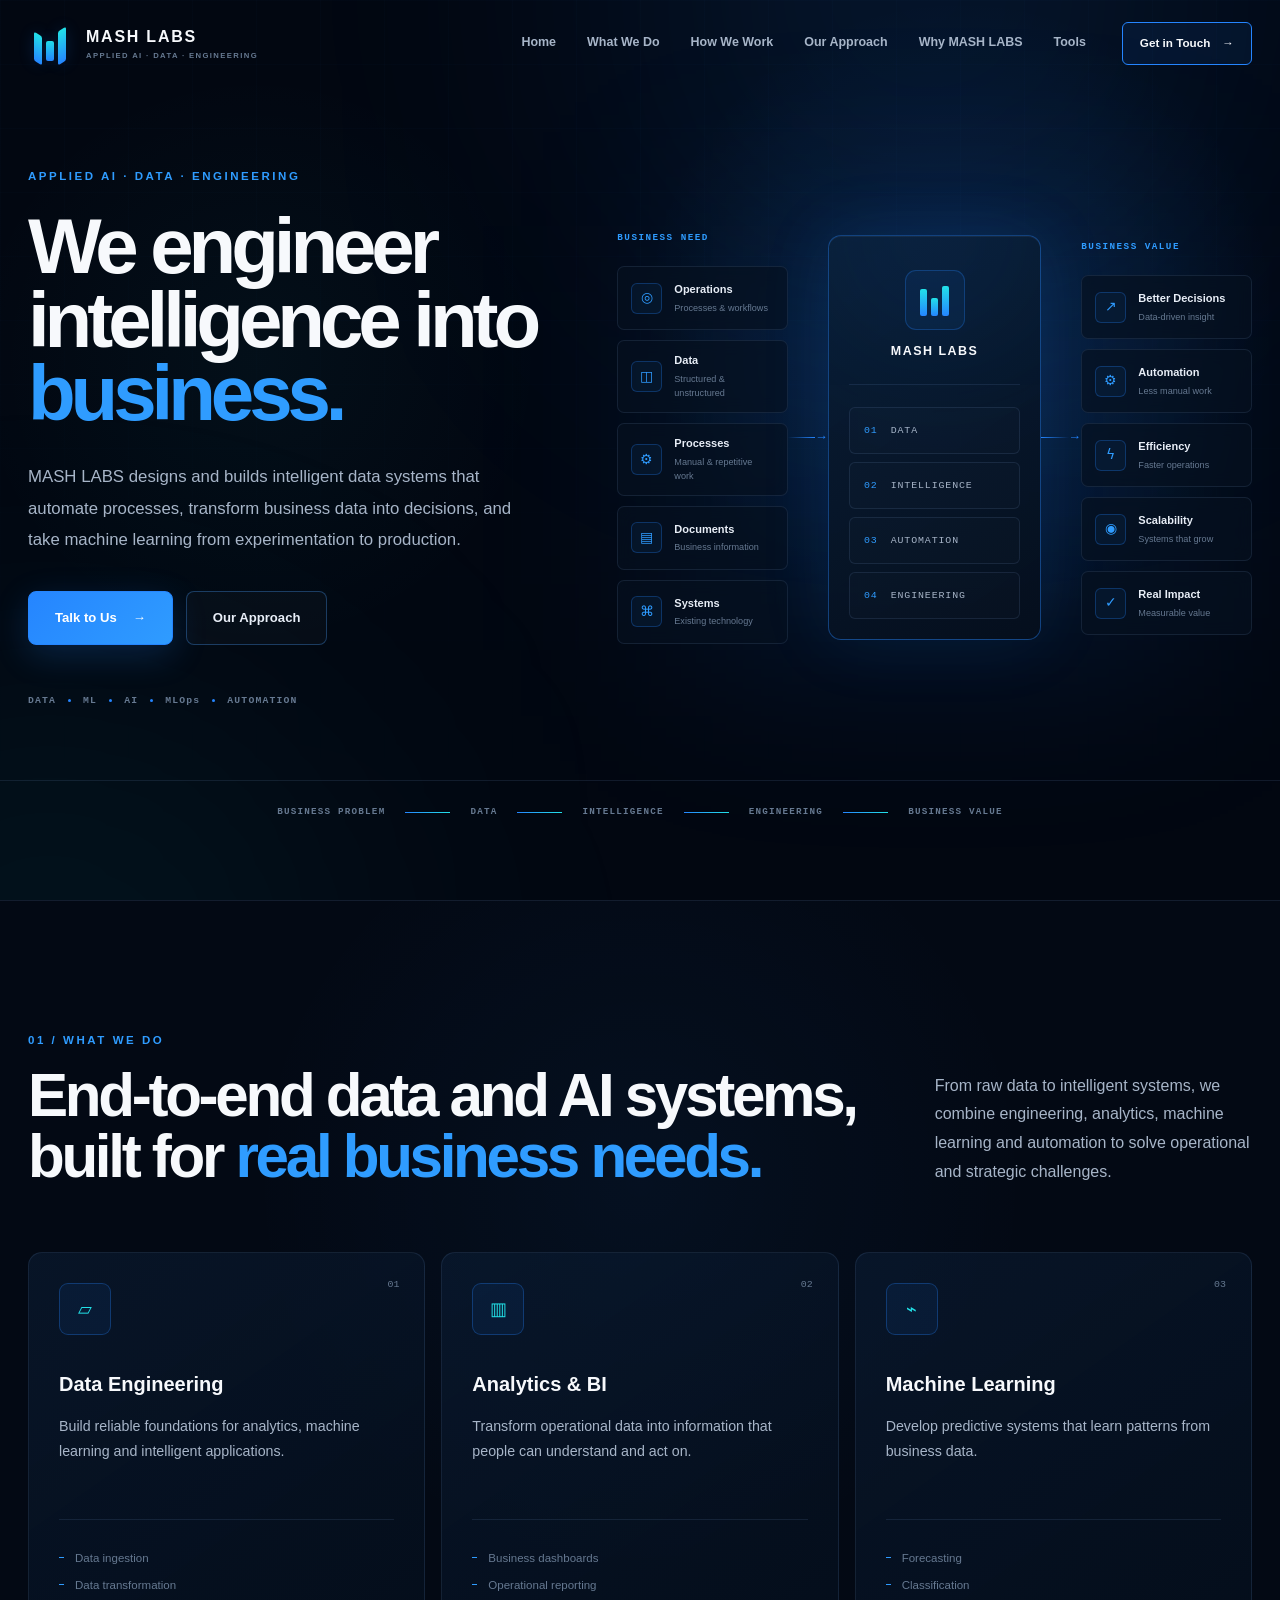
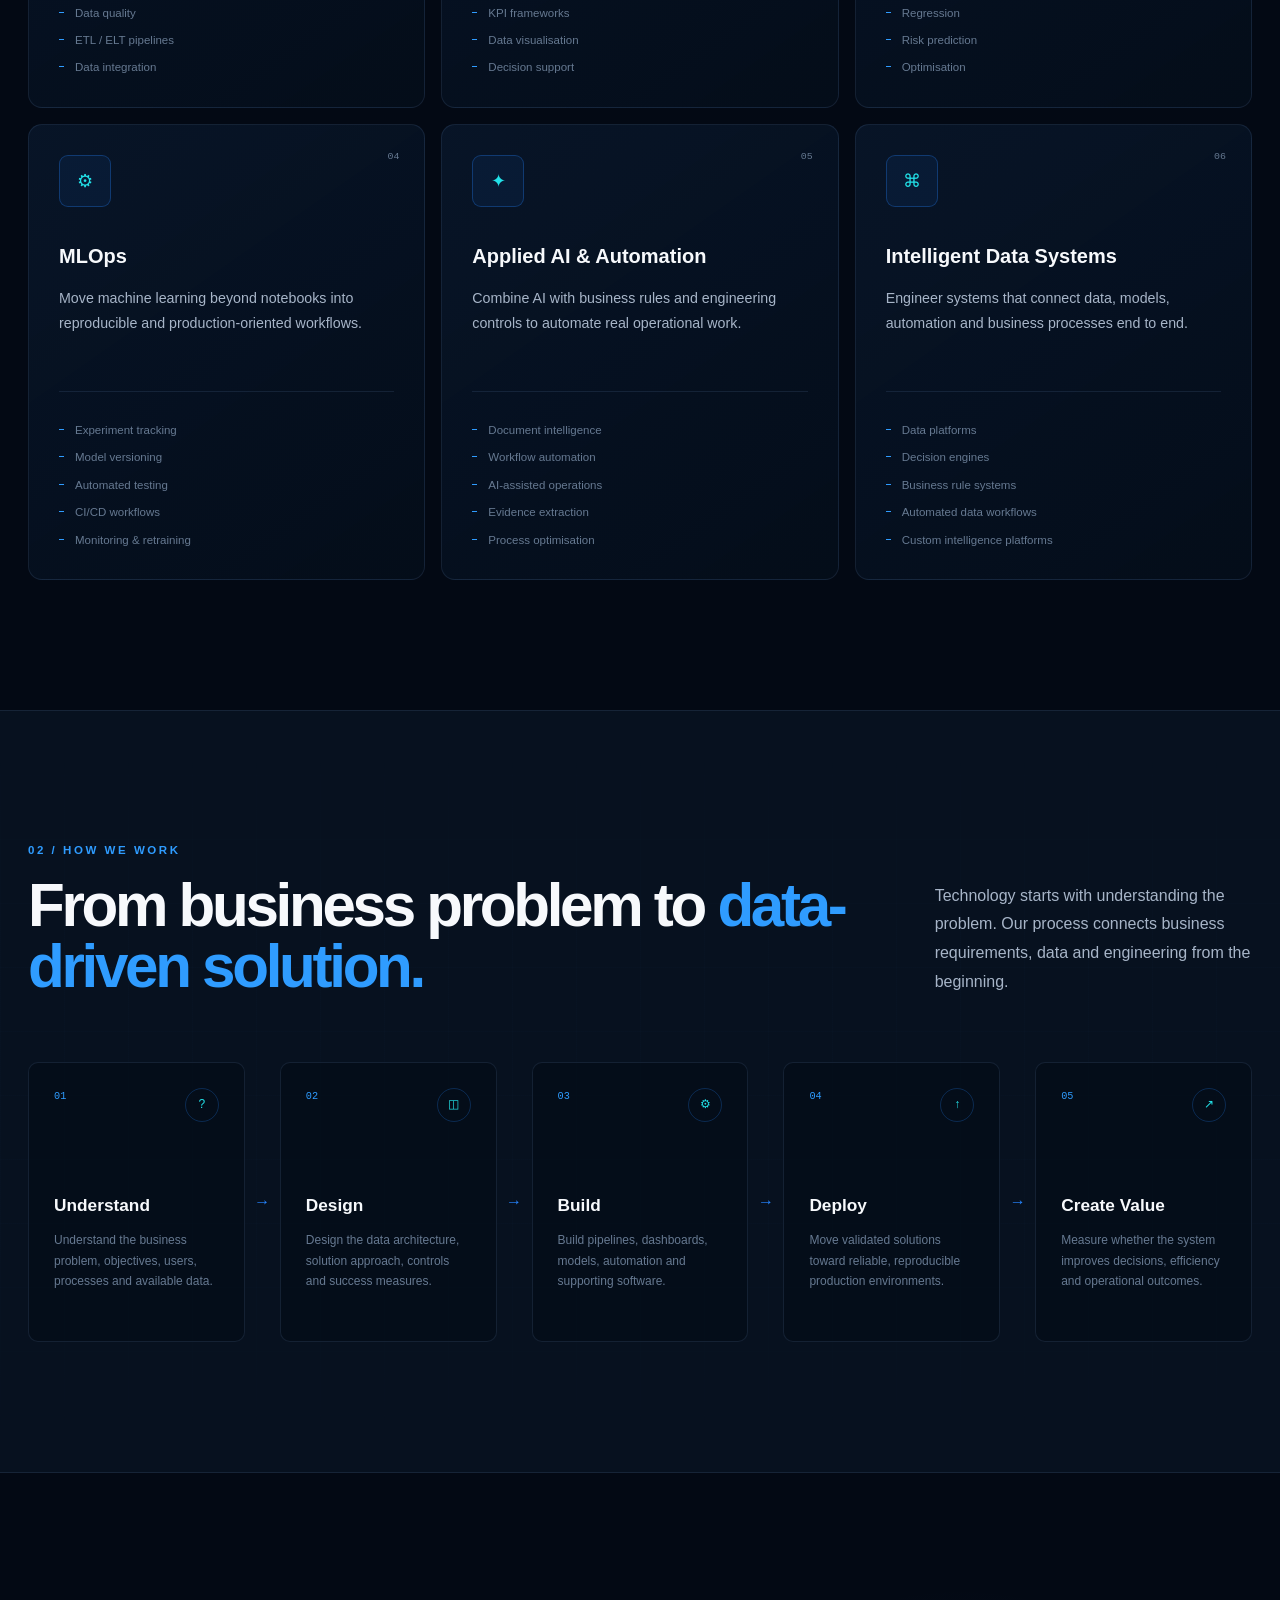
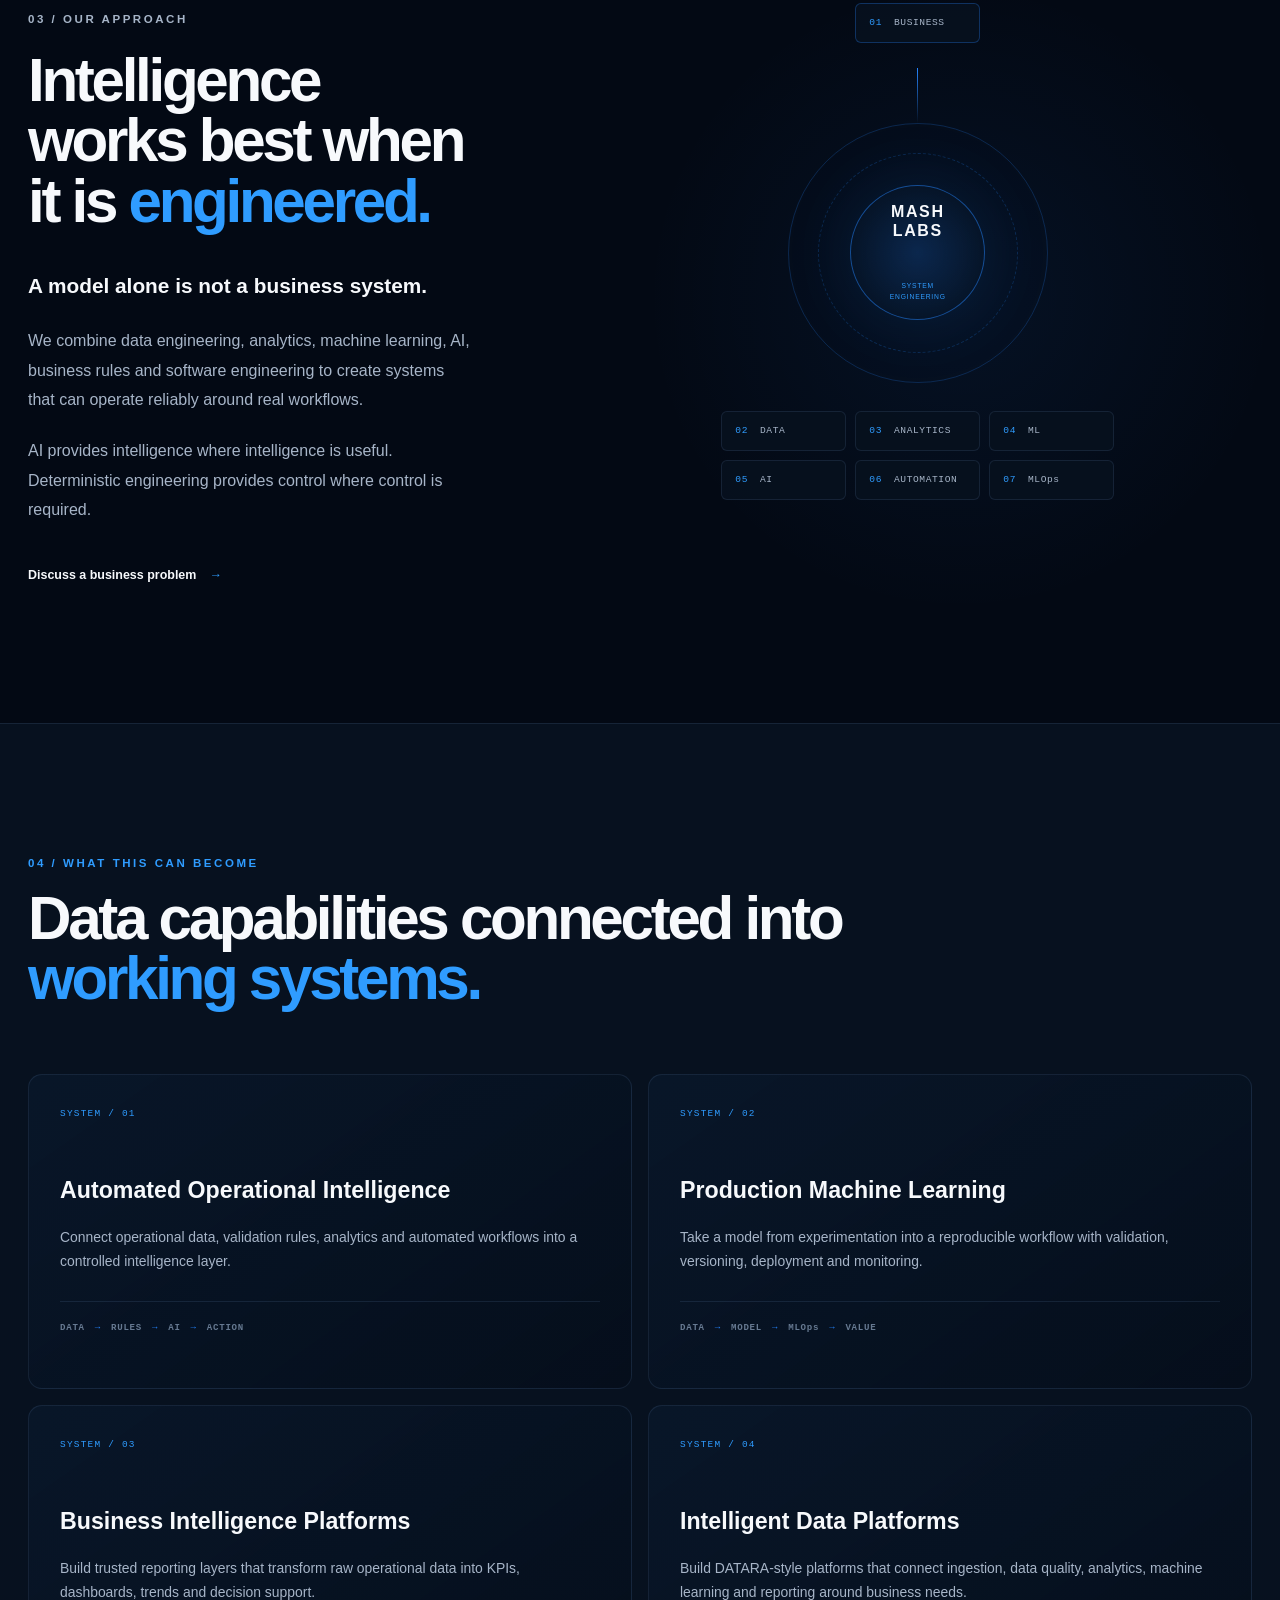
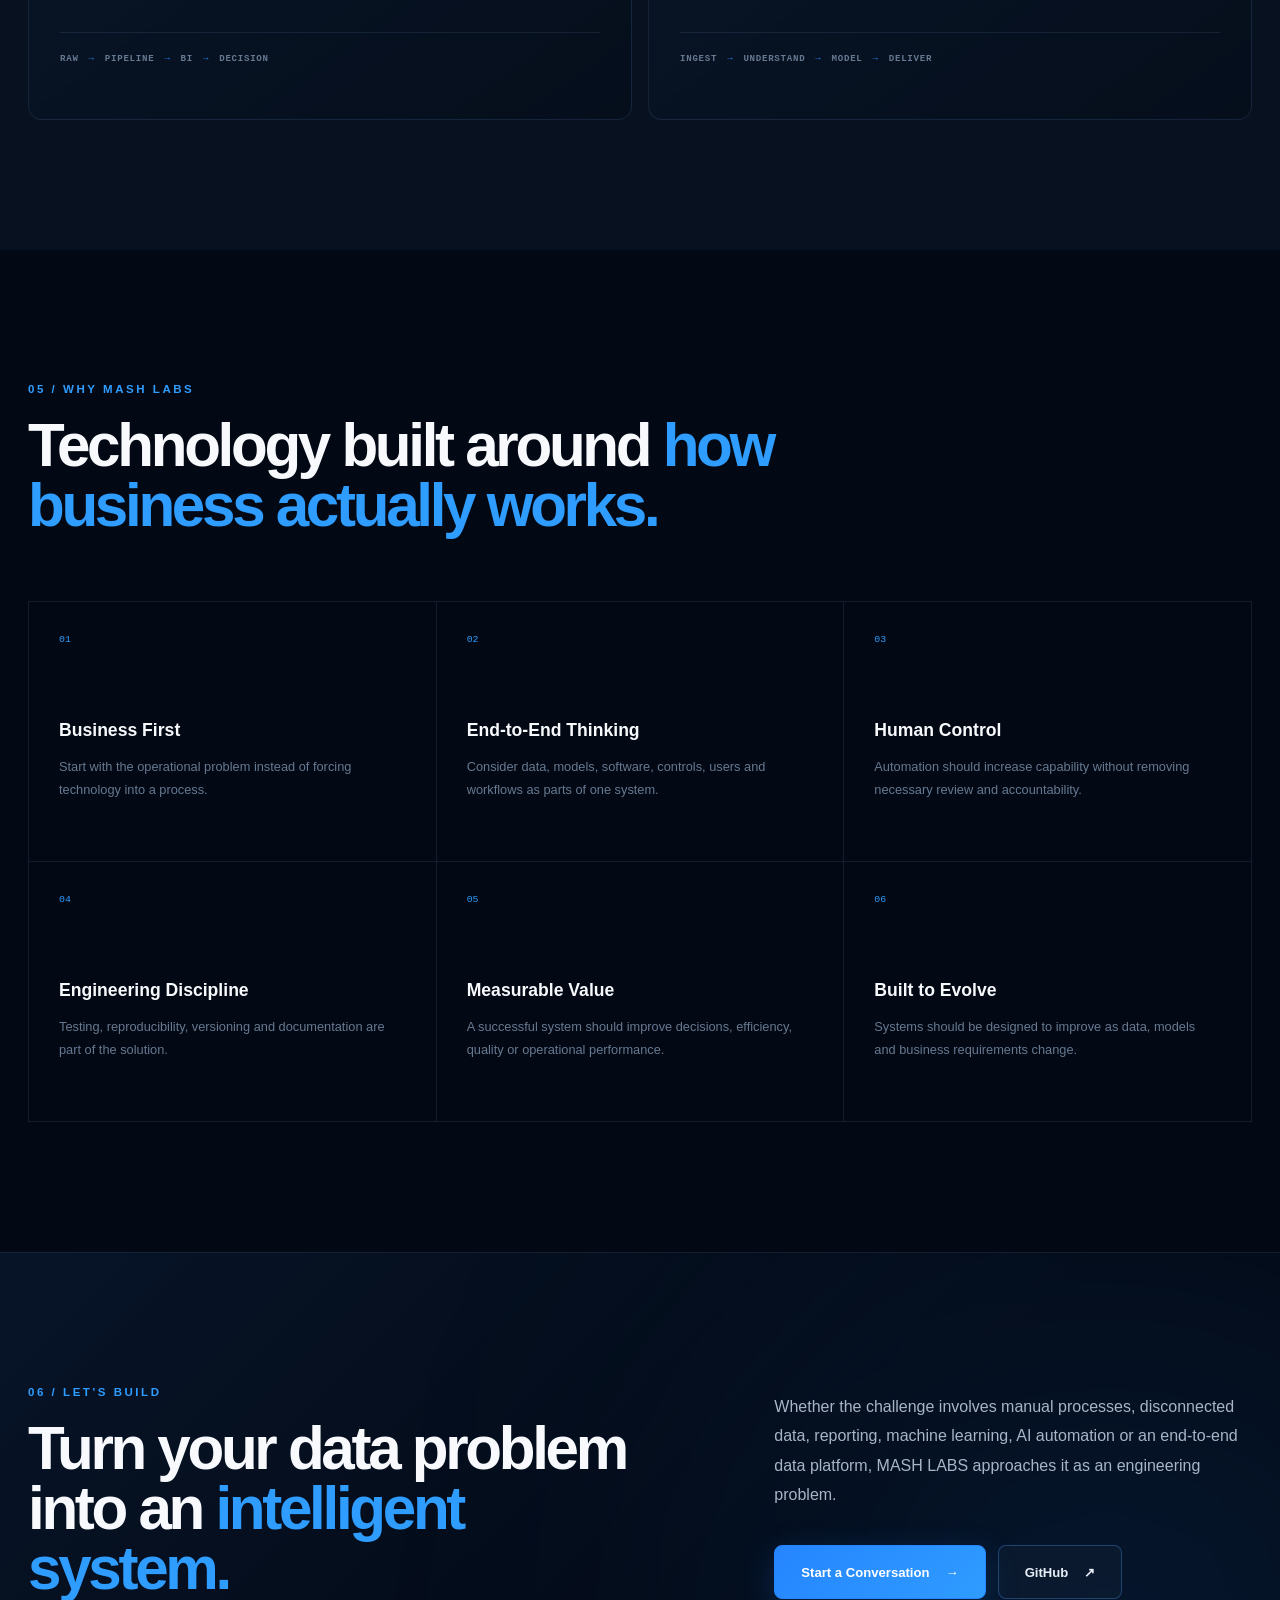
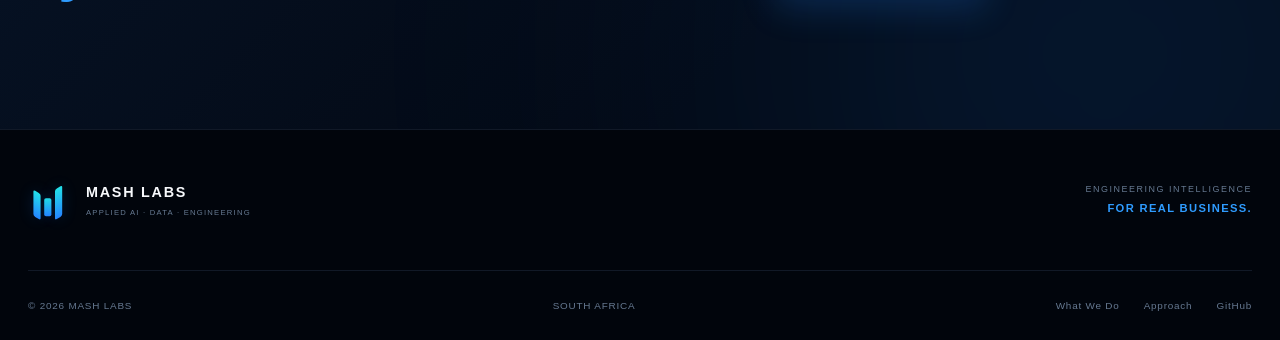
==== commit f3a256c2: "feat: add interactive data audit tools dashboard" ====
--- a/index.html
+++ b/index.html
@@ -2,32 +2,110 @@
 <html lang="en">
 
 <head>
+    
     <meta charset="UTF-8">
-    <meta name="viewport" content="width=device-width, initial-scale=1.0">
+
+    <meta
+        name="viewport"
+        content="width=device-width, initial-scale=1.0"
+    >
+
+    <title>MASH LABS | Applied AI · Data · Engineering</title>
 
     <meta
         name="description"
-        content="MASH LABS is an Applied AI, Data and Engineering lab building intelligent systems, data platforms, machine learning solutions, MLOps pipelines, dashboards and business process automation."
+        content="MASH LABS is an applied AI and data engineering lab building intelligent data systems, machine learning solutions, MLOps platforms, analytics and business automation."
     >
 
     <meta
-        name="keywords"
-        content="MASH LABS, Applied AI, Data Engineering, Machine Learning, MLOps, Data Analytics, Business Intelligence, Automation, South Africa"
-    >
-
-    <meta name="author" content="MASH LABS">
-
-    <meta property="og:title" content="MASH LABS | Applied AI · Data · Engineering">
+        name="author"
+        content="MASH LABS"
+    >
+
+    <meta
+        name="theme-color"
+        content="#030A14"
+    >
+
+    <!-- =====================================================
+         MASH LABS SOCIAL / OPEN GRAPH
+         ===================================================== -->
+
+    <meta
+        property="og:type"
+        content="website"
+    >
+
+    <meta
+        property="og:site_name"
+        content="MASH LABS"
+    >
+
+    <meta
+        property="og:title"
+        content="MASH LABS | Applied AI · Data · Engineering"
+    >
+
     <meta
         property="og:description"
-        content="We design and build intelligent data systems that automate processes, transform business data into decisions and take machine learning into production."
-    >
-    <meta property="og:type" content="website">
-
-    <title>MASH LABS | Applied AI · Data · Engineering</title>
-
-    <link rel="stylesheet" href="assets/css/style.css">
+        content="We engineer intelligence into business. MASH LABS builds intelligent data systems across data engineering, analytics, machine learning, MLOps and applied AI."
+    >
+
+    <meta
+        property="og:url"
+        content="https://takalani95.github.io/mash-labs/"
+    >
+
+    <meta
+        property="og:image"
+        content="https://takalani95.github.io/mash-labs/assets/images/brand/mash-labs-social-banner.png"
+    >
+
+    <meta
+        property="og:image:alt"
+        content="MASH LABS — Applied AI, Data and Engineering"
+    >
+
+    <!-- =====================================================
+         X / TWITTER CARD
+         ===================================================== -->
+
+    <meta
+        name="twitter:card"
+        content="summary_large_image"
+    >
+
+    <meta
+        name="twitter:title"
+        content="MASH LABS | Applied AI · Data · Engineering"
+    >
+
+    <meta
+        name="twitter:description"
+        content="We engineer intelligence into business."
+    >
+
+    <meta
+        name="twitter:image"
+        content="https://takalani95.github.io/mash-labs/assets/images/brand/mash-labs-social-banner.png"
+    >
+
+    <!-- =====================================================
+         BRAND ASSETS
+         ===================================================== -->
+
+    <link
+        rel="icon"
+        type="image/svg+xml"
+        href="assets/images/brand/mash-labs-mark.svg"
+    >
+
+    <link
+        rel="stylesheet"
+        href="assets/css/style.css"
+    >
 </head>
+
 
 
 <body>
@@ -74,6 +152,7 @@
                 <a href="#process">How We Work</a>
                 <a href="#approach">Our Approach</a>
                 <a href="#why">Why MASH LABS</a>
+                <a href="tools/">Tools</a>
 
             </div>
 
@@ -1360,4 +1439,4 @@
 
 </body>
 
-</html>+</html>
--- a/assets/css/style.css
+++ b/assets/css/style.css
@@ -1,6 +1,6 @@
-/* =========================================================
+﻿/* =========================================================
    MASH LABS V2
-   Applied AI · Data · Engineering
+   Applied AI Â· Data Â· Engineering
    ========================================================= */
 
 
@@ -1771,7 +1771,7 @@
 
 
 /* =========================================================
-   RESPONSIVE — LAPTOP
+   RESPONSIVE â€” LAPTOP
    ========================================================= */
 
 @media (max-width: 1250px) {
@@ -1821,7 +1821,7 @@
 
 
 /* =========================================================
-   RESPONSIVE — TABLET
+   RESPONSIVE â€” TABLET
    ========================================================= */
 
 @media (max-width: 980px) {
@@ -1917,7 +1917,7 @@
 
 
 /* =========================================================
-   RESPONSIVE — MOBILE
+   RESPONSIVE â€” MOBILE
    ========================================================= */
 
 @media (max-width: 680px) {
@@ -2124,4 +2124,41 @@
         animation-iteration-count: 1 !important;
         transition-duration: 0.01ms !important;
     }
-}+}
+/* =========================================================
+   MASH LABS MASTER BRAND ASSET
+   ========================================================= */
+
+.brand-logo {
+    display: block;
+    width: 46px;
+    height: 40px;
+    flex-shrink: 0;
+    object-fit: contain;
+
+    filter:
+        drop-shadow(0 0 10px rgba(37, 133, 255, 0.16));
+}
+
+.footer-logo {
+    width: 43px;
+    height: 38px;
+}
+
+@media (max-width: 680px) {
+
+    .brand-logo {
+        width: 40px;
+        height: 35px;
+    }
+
+}
+
+@media (max-width: 420px) {
+
+    .brand-logo {
+        width: 37px;
+        height: 33px;
+    }
+
+}
